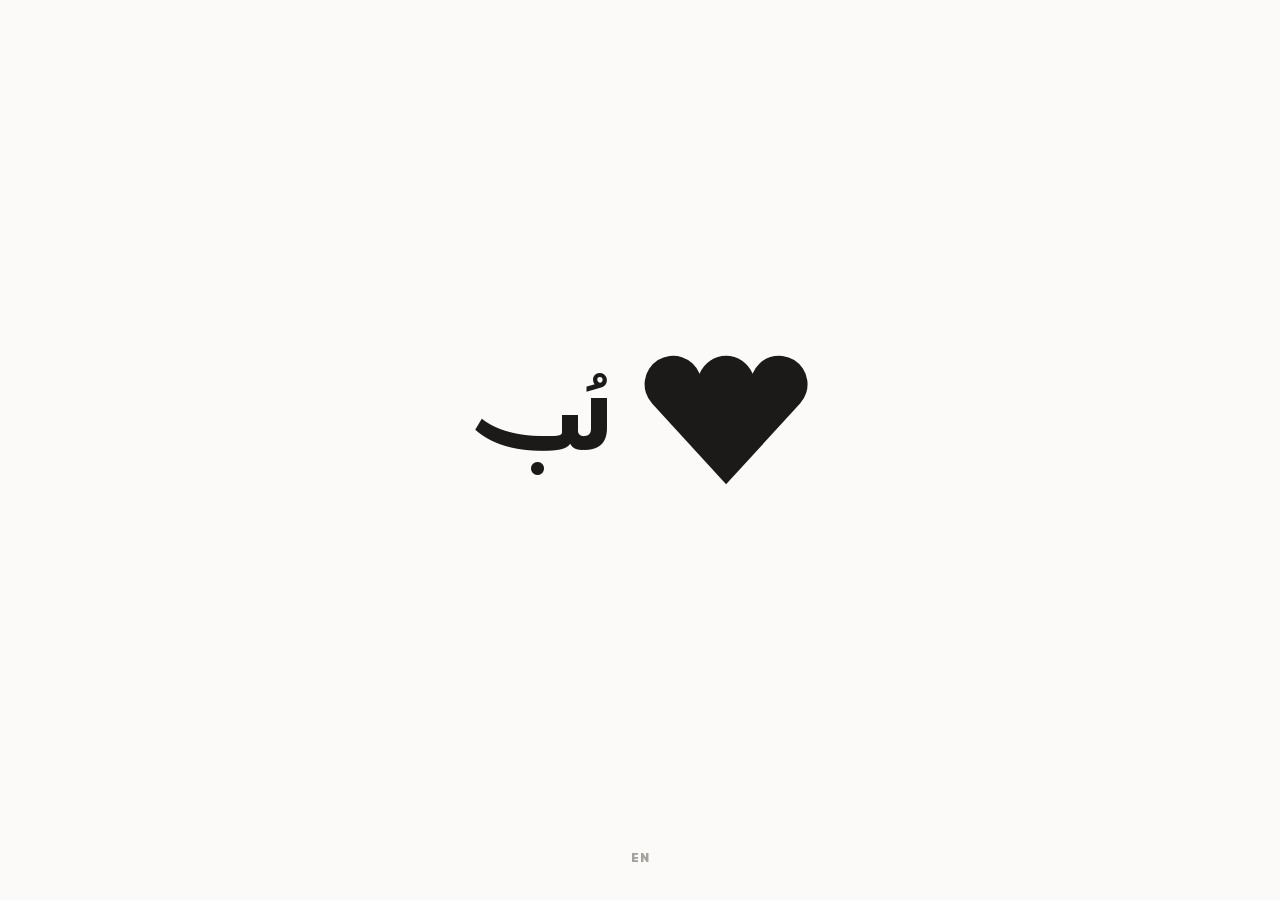
==== index.html @ 312beef5 "LOBE: one screen, one mark The company mark and its wordmark, nothing else. Arabic by default, Engli" ====
<!doctype html>
<html lang="ar" dir="rtl">
<head>
<meta charset="utf-8">
<meta name="viewport" content="width=device-width, initial-scale=1">
<title>لُب — LOBE</title>
<meta name="description" content="لُب">
<link rel="icon" href="favicon.svg" type="image/svg+xml">

<style>
  /* الخطّ: ملفٌّ واحدٌ بوزنٍ واحد — الشعارُ لا يحتاج أكثر.
     و‎block‎ لا ‎swap‎: الاسمُ لا يُعرض بخطٍّ آخرَ لحظةً ثمّ يَقفز. */
  @font-face{
    font-family:"HT Heliopolis"; font-style:normal; font-weight:800; font-display:block;
    src:url("fonts/HT-Heliopolis-Heavy.woff2") format("woff2");
  }

  :root{
    --bg:#fbfaf9; --ink:#1b1a18; --dim:#a6a29b;
    /* ارتفاعُ الرمز هو وحدةُ القياس: الاسمُ والفُرجةُ محسوبان عليه في الصندوق
       نفسِه، فتثبت نسبُ القُفل في كلّ شاشةٍ ولا تُضبط مرّتين. */
    --h: clamp(74px, 16vmin, 152px);
  }
  @media (prefers-color-scheme: dark){
    :root{ --bg:#121211; --ink:#f0efec; --dim:#55524d; }
  }

  *{ box-sizing:border-box; }
  html,body{ height:100%; }
  body{
    margin:0; background:var(--bg); color:var(--ink);
    font-family:"HT Heliopolis","Segoe UI",system-ui,sans-serif;
    display:grid; place-items:center; grid-template-rows:1fr auto;
    -webkit-font-smoothing:antialiased;
  }

  .stage{ display:grid; place-items:center; padding:24px; }

  /* القُفلُ مُصدَّرٌ من مُصمِّم الشعار كما هو: المسارُ أقواسُ دوائرَ حقيقيّة،
     والاسمُ نصٌّ لا صورة. و‎currentColor‎ يجعل الاثنين يتبعان لون الصفحة. */
  .lock{
    height:var(--h); width:auto; max-width:86vw;
    fill:currentColor; display:block;
    opacity:0; transition:opacity .45s ease;
  }
  body.ready .lock{ opacity:1; }
  .lock[hidden]{ display:none; }

  /* المبدّل: ساكنٌ في أسفل الصفحة، لا يُزاحم الشعار ولا يختفي عن طالبه */
  .lang{
    appearance:none; border:0; background:transparent; cursor:pointer;
    margin:0 0 26px; padding:8px 14px; border-radius:99px;
    font-family:inherit; font-weight:800; font-size:12px; letter-spacing:.08em;
    color:var(--dim); transition:color .18s, background .18s;
  }
  .lang:hover,.lang:focus-visible{ color:var(--ink); background:color-mix(in srgb, var(--ink) 7%, transparent); }
  .lang:focus-visible{ outline:2px solid var(--ink); outline-offset:2px; }
</style>
</head>
<body>

<main class="stage">
  <!-- العربيّة: الاسمُ يسارَ الرمز. والصندوقُ هو مدى القُفل نفسِه بلا حَشْو. -->
  <svg class="lock" id="lk-ar" viewBox="-498.5 42.8 668.2 273.9"
       xmlns="http://www.w3.org/2000/svg" role="img" aria-label="لُب">
    <path d="M-140.75,148.39 A54.25,54.25 0 1,1 -50.37,91.6 A54.25,54.25 0 0,1 50.38,91.6 A54.25,54.25 0 1,1 140.75,148.39 L0,302 Z"/>
    <text x="-353.52" y="236.96" font-family="HT Heliopolis" font-size="141.82"
          font-weight="800" text-anchor="middle"
          style="font-feature-settings:&#39;swsh&#39; 1">لُب</text>
  </svg>

  <!-- واللاتينيّة: الاسمُ يمينَه — فيتقدّم الرمزُ في القراءتين كلتيهما -->
  <svg class="lock" id="lk-en" viewBox="-169.7 42.8 796 273.9" hidden
       xmlns="http://www.w3.org/2000/svg" role="img" aria-label="LOBE">
    <path d="M-140.75,148.39 A54.25,54.25 0 1,1 -50.37,91.6 A54.25,54.25 0 0,1 50.38,91.6 A54.25,54.25 0 1,1 140.75,148.39 L0,302 Z"/>
    <text x="417.41" y="243.84" font-family="HT Heliopolis" font-size="141.82"
          font-weight="800" text-anchor="middle"
          style="font-feature-settings:&#39;swsh&#39; 1">LOBE</text>
  </svg>
</main>

<button class="lang" id="lang" type="button">EN</button>

<script>
(function () {
  'use strict';
  var KEY = 'lobe-lang';
  var ar = document.getElementById('lk-ar');
  var en = document.getElementById('lk-en');
  var btn = document.getElementById('lang');

  /* ‎hidden‎ خاصّيّةُ عناصر HTML وحدها؛ وضعُها على عنصر SVG يكتب في الكائن
     ولا يصل إلى السمة، فلا يختفي شيء. فتُكتب السمةُ صراحةً. */
  function show(el, on) {
    if (on) el.removeAttribute('hidden'); else el.setAttribute('hidden', '');
  }

  function set(lang, remember) {
    var isAr = lang !== 'en';
    document.documentElement.lang = isAr ? 'ar' : 'en';
    document.documentElement.dir  = isAr ? 'rtl' : 'ltr';
    document.title = isAr ? 'لُب — LOBE' : 'LOBE — لُب';
    show(ar,  isAr);
    show(en, !isAr);
    /* الزرُّ يحمل اللغةَ الأخرى: هو وعدٌ بما سيصير، لا وصفٌ لما هو */
    btn.textContent = isAr ? 'EN' : 'ع';
    btn.setAttribute('aria-label', isAr ? 'English' : 'العربيّة');
    if (remember) { try { localStorage.setItem(KEY, isAr ? 'ar' : 'en'); } catch (e) {} }
  }

  var saved = null;
  try { saved = localStorage.getItem(KEY); } catch (e) {}
  set(saved === 'en' ? 'en' : 'ar', false);

  btn.addEventListener('click', function () {
    set(document.documentElement.lang === 'ar' ? 'en' : 'ar', true);
  });

  /* لا يُكشف الشعارُ قبل وصول خطّه، وإلّا رُئي بخطّ النظام لحظةً.
     والمهلةُ حارسٌ: إن تعذّر الخطُّ لم تبقَ الصفحةُ بيضاءَ أبدًا. */
  function reveal() { document.body.classList.add('ready'); }
  if (document.fonts && document.fonts.ready) {
    document.fonts.ready.then(reveal, reveal);
    setTimeout(reveal, 2500);
  } else { reveal(); }
})();
</script>
</body>
</html>
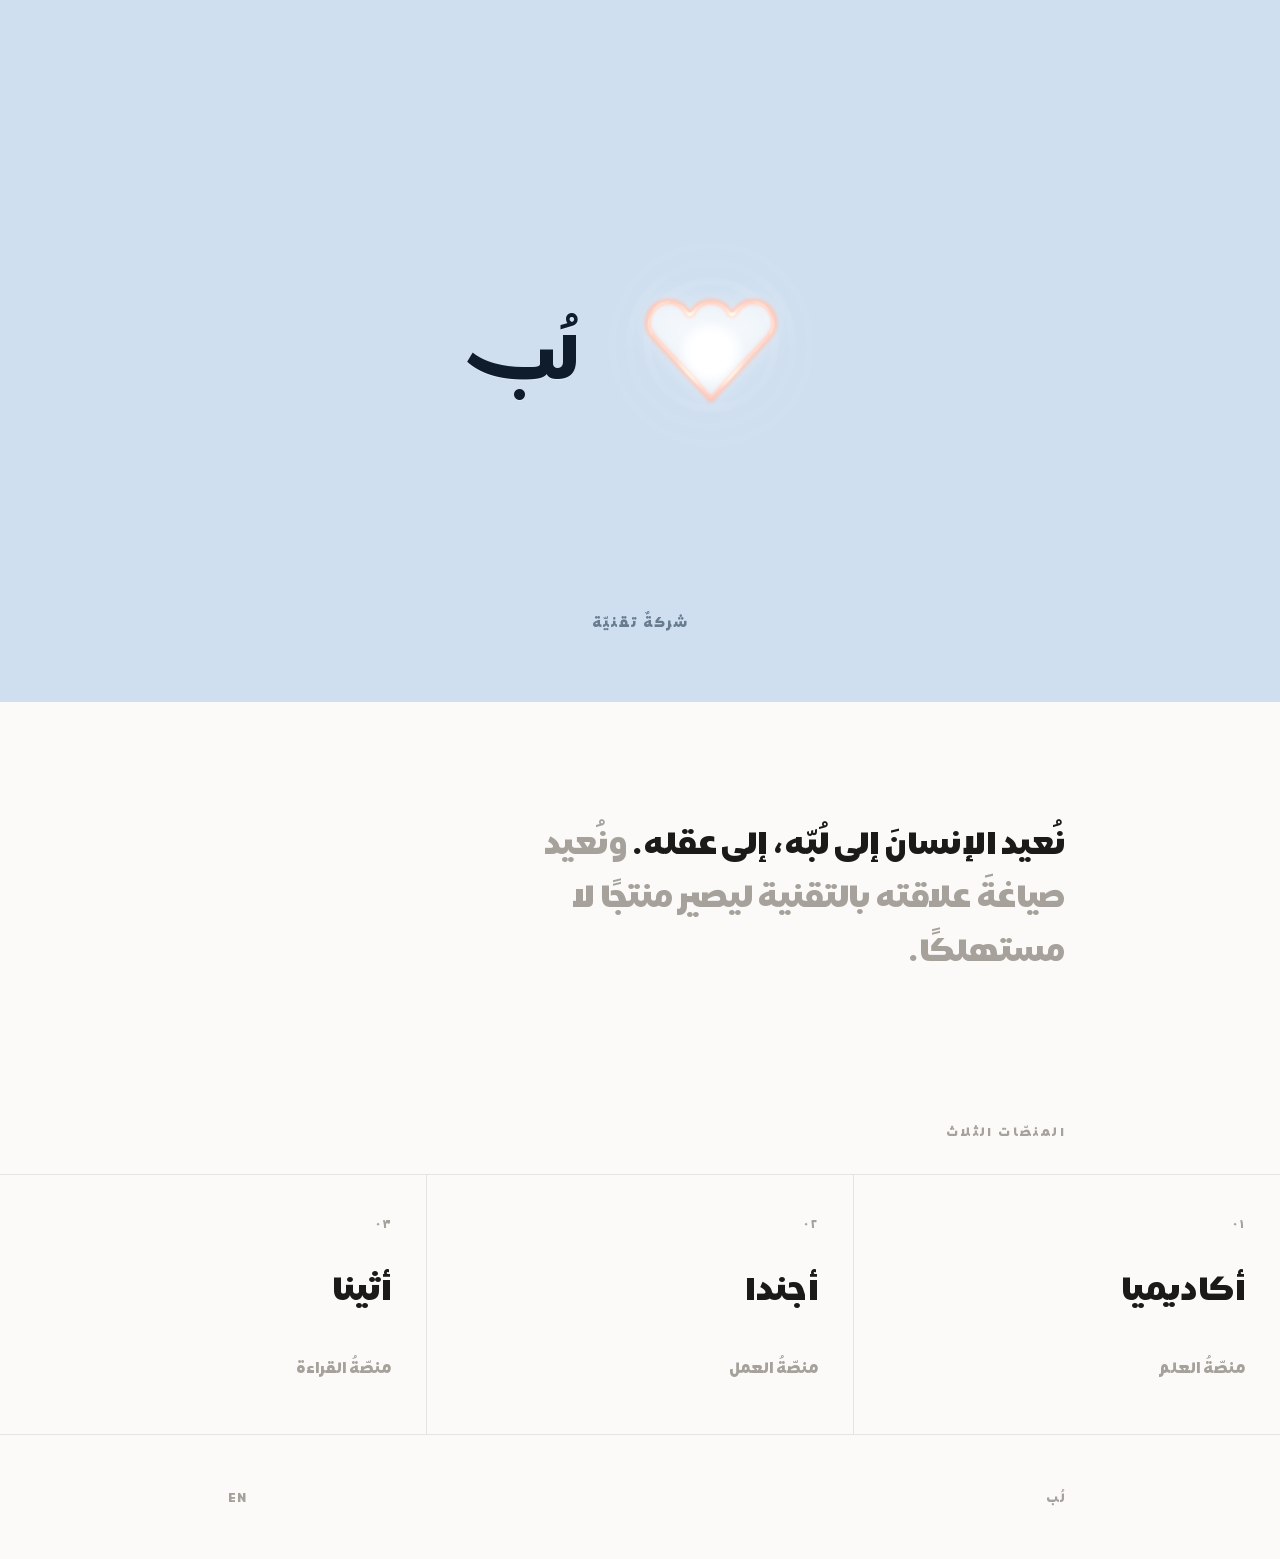
==== commit 606d5307: "LOBE: company page — the mark as light, and the three platforms The mark is now rendered as transmit" ====
--- a/index.html
+++ b/index.html
@@ -4,11 +4,11 @@
 <meta charset="utf-8">
 <meta name="viewport" content="width=device-width, initial-scale=1">
 <title>لُب — LOBE</title>
-<meta name="description" content="لُب">
+<meta name="description" content="لُب — شركةٌ تقنيّة. نُعيد الإنسانَ إلى لُبّه، ليصير منتجًا لا مستهلكًا.">
 <link rel="icon" href="favicon.svg" type="image/svg+xml">
 
 <style>
-  /* الخطّ: ملفٌّ واحدٌ بوزنٍ واحد — الشعارُ لا يحتاج أكثر.
+  /* الخطّ: ملفٌّ واحدٌ بوزنٍ واحد — الاسمُ لا يحتاج أكثر.
      و‎block‎ لا ‎swap‎: الاسمُ لا يُعرض بخطٍّ آخرَ لحظةً ثمّ يَقفز. */
   @font-face{
     font-family:"HT Heliopolis"; font-style:normal; font-weight:800; font-display:block;
@@ -16,110 +16,307 @@
   }
 
   :root{
-    --bg:#fbfaf9; --ink:#1b1a18; --dim:#a6a29b;
-    /* ارتفاعُ الرمز هو وحدةُ القياس: الاسمُ والفُرجةُ محسوبان عليه في الصندوق
-       نفسِه، فتثبت نسبُ القُفل في كلّ شاشةٍ ولا تُضبط مرّتين. */
-    --h: clamp(74px, 16vmin, 152px);
+    --bg:#fbfaf9; --ink:#1b1a18; --dim:#a6a29b; --line:#e7e4df; --soft:#f3f1ee;
+    /* ارتفاعُ الرمز هو وحدةُ القياس: الاسمُ والفُرجةُ محسوبان عليه، فتثبت
+       نسبُ القُفل في كلّ شاشةٍ ولا تُضبط مرّتين. */
+    --h: clamp(64px, 12vmin, 118px);
+    --pad: clamp(22px, 5vw, 64px);
   }
   @media (prefers-color-scheme: dark){
-    :root{ --bg:#121211; --ink:#f0efec; --dim:#55524d; }
+    :root{ --bg:#121211; --ink:#f0efec; --dim:#55524d; --line:#26251f; --soft:#191817; }
   }
 
   *{ box-sizing:border-box; }
-  html,body{ height:100%; }
+  html{ -webkit-text-size-adjust:100%; }
   body{
     margin:0; background:var(--bg); color:var(--ink);
     font-family:"HT Heliopolis","Segoe UI",system-ui,sans-serif;
-    display:grid; place-items:center; grid-template-rows:1fr auto;
-    -webkit-font-smoothing:antialiased;
-  }
-
-  .stage{ display:grid; place-items:center; padding:24px; }
-
-  /* القُفلُ مُصدَّرٌ من مُصمِّم الشعار كما هو: المسارُ أقواسُ دوائرَ حقيقيّة،
-     والاسمُ نصٌّ لا صورة. و‎currentColor‎ يجعل الاثنين يتبعان لون الصفحة. */
+    font-weight:800; -webkit-font-smoothing:antialiased;
+    opacity:0; transition:opacity .5s ease;
+  }
+  body.ready{ opacity:1; }
+
+  /* ═══ القُفل: الرمزُ ضوءٌ على لوحةٍ خاصّةٍ به، والاسمُ نصٌّ لا صورة ═══ */
+  .plate{
+    position:relative; overflow:hidden;
+    min-height:min(78vh, 720px);
+    display:grid; place-items:center; padding:var(--pad);
+    /* لوحةٌ لا تنقلب مع المظهر: الضوءُ لا يُعكَس */
+    background:#cfdff0;
+  }
   .lock{
-    height:var(--h); width:auto; max-width:86vw;
-    fill:currentColor; display:block;
-    opacity:0; transition:opacity .45s ease;
-  }
-  body.ready .lock{ opacity:1; }
-  .lock[hidden]{ display:none; }
-
-  /* المبدّل: ساكنٌ في أسفل الصفحة، لا يُزاحم الشعار ولا يختفي عن طالبه */
+    position:relative; z-index:2;
+    display:flex; align-items:center; gap:calc(var(--h)*0.26);
+  }
+  /* الرمزُ أوّلُ العناصر في الترتيب، فيتقدّم في القراءتين كلتيهما:
+     يمينًا في العربيّة ويسارًا في اللاتينيّة، بلا كودٍ إضافيّ. */
+  .glyph{
+    width:calc(var(--h)*1.95); height:calc(var(--h)*1.95);
+    display:block; flex:0 0 auto;
+  }
+  .wordmark{
+    font-size:calc(var(--h)*0.58); line-height:1; color:#0e1c2b;
+    font-feature-settings:'swsh' 1; white-space:nowrap;
+    text-shadow:0 1px 0 rgba(255,255,255,.35);
+  }
+  .tagline{
+    position:absolute; z-index:2; bottom:calc(var(--pad)*0.9); inset-inline:var(--pad);
+    text-align:center; color:#2a4057; opacity:.62;
+    font-size:clamp(11px,1.5vw,13.5px); letter-spacing:.14em;
+  }
+
+  /* ═══ المتن ═══ */
+  .wrap{ max-width:980px; margin:0 auto; padding:0 var(--pad); }
+  .lede{
+    padding:clamp(54px,9vh,104px) 0 clamp(40px,7vh,76px);
+    font-size:clamp(19px,3.1vw,31px); line-height:1.72; letter-spacing:-.01em;
+    max-width:24ch;
+  }
+  .lede em{ font-style:normal; color:var(--dim); }
+
+  .rule{ height:1px; background:var(--line); border:0; margin:0; }
+
+  .label{
+    padding:clamp(34px,6vh,58px) 0 clamp(14px,2.4vh,22px);
+    font-size:12px; letter-spacing:.2em; color:var(--dim);
+  }
+  .grid{
+    display:grid; gap:1px; background:var(--line);
+    border-block:1px solid var(--line);
+    grid-template-columns:repeat(auto-fit,minmax(min(100%,230px),1fr));
+  }
+  .card{
+    background:var(--bg); padding:clamp(26px,4vw,40px) clamp(22px,3vw,34px);
+    display:flex; flex-direction:column; gap:10px; min-height:clamp(150px,22vh,210px);
+    justify-content:flex-end; transition:background .2s;
+  }
+  .card:hover{ background:var(--soft); }
+  .card .nm{ font-size:clamp(23px,3.4vw,32px); line-height:1.1; }
+  .card .ds{ font-size:clamp(13px,1.9vw,15px); color:var(--dim); line-height:1.6; }
+  .card .ix{ font-size:11px; letter-spacing:.18em; color:var(--dim); margin-bottom:auto; }
+
+  footer{
+    display:flex; align-items:center; justify-content:space-between; gap:16px;
+    padding:clamp(28px,5vh,46px) var(--pad); max-width:980px; margin:0 auto;
+    font-size:12px; color:var(--dim); letter-spacing:.1em;
+  }
   .lang{
     appearance:none; border:0; background:transparent; cursor:pointer;
-    margin:0 0 26px; padding:8px 14px; border-radius:99px;
+    padding:8px 14px; border-radius:99px; margin:0;
     font-family:inherit; font-weight:800; font-size:12px; letter-spacing:.08em;
     color:var(--dim); transition:color .18s, background .18s;
   }
-  .lang:hover,.lang:focus-visible{ color:var(--ink); background:color-mix(in srgb, var(--ink) 7%, transparent); }
+  .lang:hover,.lang:focus-visible{
+    color:var(--ink); background:color-mix(in srgb, var(--ink) 7%, transparent);
+  }
   .lang:focus-visible{ outline:2px solid var(--ink); outline-offset:2px; }
+
+  [hidden]{ display:none !important; }
+  @media (prefers-reduced-motion:reduce){ body{ transition:none; } }
 </style>
 </head>
 <body>
 
-<main class="stage">
-  <!-- العربيّة: الاسمُ يسارَ الرمز. والصندوقُ هو مدى القُفل نفسِه بلا حَشْو. -->
-  <svg class="lock" id="lk-ar" viewBox="-498.5 42.8 668.2 273.9"
-       xmlns="http://www.w3.org/2000/svg" role="img" aria-label="لُب">
-    <path d="M-140.75,148.39 A54.25,54.25 0 1,1 -50.37,91.6 A54.25,54.25 0 0,1 50.38,91.6 A54.25,54.25 0 1,1 140.75,148.39 L0,302 Z"/>
-    <text x="-353.52" y="236.96" font-family="HT Heliopolis" font-size="141.82"
-          font-weight="800" text-anchor="middle"
-          style="font-feature-settings:&#39;swsh&#39; 1">لُب</text>
-  </svg>
-
-  <!-- واللاتينيّة: الاسمُ يمينَه — فيتقدّم الرمزُ في القراءتين كلتيهما -->
-  <svg class="lock" id="lk-en" viewBox="-169.7 42.8 796 273.9" hidden
-       xmlns="http://www.w3.org/2000/svg" role="img" aria-label="LOBE">
-    <path d="M-140.75,148.39 A54.25,54.25 0 1,1 -50.37,91.6 A54.25,54.25 0 0,1 50.38,91.6 A54.25,54.25 0 1,1 140.75,148.39 L0,302 Z"/>
-    <text x="417.41" y="243.84" font-family="HT Heliopolis" font-size="141.82"
-          font-weight="800" text-anchor="middle"
-          style="font-feature-settings:&#39;swsh&#39; 1">LOBE</text>
-  </svg>
+<main>
+  <section class="plate">
+    <!-- الرمزُ ضوءٌ نافذ: يُرسم على قماشٍ من المسار نفسِه، بلا صورةٍ مستوردة -->
+    <div class="lock">
+      <canvas class="glyph" id="gl" aria-hidden="true"></canvas>
+      <span class="wordmark" id="wm">لُب</span>
+    </div>
+    <p class="tagline" id="tag">شركةٌ تقنيّة</p>
+  </section>
+
+  <div class="wrap">
+    <p class="lede" id="lede">
+      نُعيد الإنسانَ إلى لُبّه، إلى عقله.
+      <em>ونُعيد صياغةَ علاقته بالتقنية ليصير منتجًا لا مستهلكًا.</em>
+    </p>
+  </div>
+
+  <div class="wrap"><p class="label" id="lab">المنصّات الثلاث</p></div>
+  <div class="grid">
+    <article class="card"><span class="ix">٠١</span>
+      <h2 class="nm" id="p1n">أكاديميا</h2><p class="ds" id="p1d">منصّةُ العلم</p></article>
+    <article class="card"><span class="ix">٠٢</span>
+      <h2 class="nm" id="p2n">أجندا</h2><p class="ds" id="p2d">منصّةُ العمل</p></article>
+    <article class="card"><span class="ix">٠٣</span>
+      <h2 class="nm" id="p3n">أثينا</h2><p class="ds" id="p3d">منصّةُ القراءة</p></article>
+  </div>
 </main>
 
-<button class="lang" id="lang" type="button">EN</button>
+<footer>
+  <span id="cr">لُب</span>
+  <button class="lang" id="lang" type="button">EN</button>
+</footer>
 
 <script>
 (function () {
   'use strict';
+
+  /* ══ المعلَم: قاعدةٌ مولِّدةٌ لا صورة.
+        ثلاثةُ أقواسٍ بنصف قطرٍ واحدٍ ٥٤٫٢٥، وضلعان مماسّان إلى رأسٍ عند (0,302). ══ */
+  var MARK = 'M-140.75,148.39 A54.25,54.25 0 1,1 -50.37,91.6 '
+           + 'A54.25,54.25 0 0,1 50.38,91.6 A54.25,54.25 0 1,1 140.75,148.39 L0,302 Z';
+
+  var cv = document.getElementById('gl');
+  var ctx = cv.getContext('2d');
+
+  function bbox(d){
+    var ns = 'http://www.w3.org/2000/svg';
+    var sv = document.createElementNS(ns, 'svg');
+    sv.setAttribute('style', 'position:absolute;left:-9999px;width:40px;height:40px');
+    var p = document.createElementNS(ns, 'path');
+    p.setAttribute('d', d);
+    sv.appendChild(p);
+    document.body.appendChild(sv);
+    var b = p.getBBox();
+    sv.remove();
+    return b;
+  }
+  var BB = bbox(MARK);
+  var SIDE = Math.max(BB.width, BB.height);
+
+  function blank(n){ var c = document.createElement('canvas'); c.width = c.height = n; return c; }
+
+  /* قناعُ الشكل: المعلَمُ أبيضَ على شفّاف، بحَشْوٍ يتّسع للوهج */
+  function maskOf(n){
+    var c = blank(n), x = c.getContext('2d');
+    var s = n * 0.62 / SIDE;
+    x.setTransform(s, 0, 0, s, n/2 - s*(BB.x + BB.width/2), n/2 - s*(BB.y + BB.height/2));
+    x.fillStyle = '#fff';
+    x.fill(new Path2D(MARK));
+    return c;
+  }
+  /* حزامُ الحافّة: الشكلُ ناقصَ تآكُلَه. تقاطعُ إزاحاتٍ على محيط دائرة. */
+  function rimOf(n, k){
+    var f = maskOf(n), e = blank(n), ex = e.getContext('2d'), i, a;
+    ex.drawImage(f, 0, 0);
+    ex.globalCompositeOperation = 'destination-in';
+    for (i = 0; i < 20; i++){
+      a = i / 20 * Math.PI * 2;
+      ex.drawImage(f, Math.cos(a)*k, Math.sin(a)*k);
+    }
+    var b = blank(n), bx = b.getContext('2d');
+    bx.drawImage(f, 0, 0);
+    bx.globalCompositeOperation = 'destination-out';
+    bx.drawImage(e, 0, 0);
+    return b;
+  }
+  /* نسخةٌ مصبوغةٌ بلونٍ واحد */
+  function tint(src, n, col){
+    var c = blank(n), x = c.getContext('2d');
+    x.drawImage(src, 0, 0);
+    x.globalCompositeOperation = 'source-in';
+    x.fillStyle = col;
+    x.fillRect(0, 0, n, n);
+    return c;
+  }
+
+  var N = 0, MASK = null, WARM = null;
+  function build(){
+    var r = cv.getBoundingClientRect();
+    var dpr = Math.min(2, window.devicePixelRatio || 1);
+    var n = Math.max(160, Math.round(r.width * dpr));
+    if (n === N) return;
+    N = n; cv.width = cv.height = n;
+    MASK = maskOf(n);
+    WARM = tint(rimOf(n, n * 0.014), n, '#ff9c80');
+  }
+
+  var still = window.matchMedia && window.matchMedia('(prefers-reduced-motion: reduce)').matches;
+
+  /* ضوءٌ نافذٌ بلا حدٍّ صلب: القناعُ نفسُه يُرسم مموّهًا بثلاثة أنصافِ أقطار.
+     الأولى هالةٌ تخرج عن الحدّ، والأخيرةُ تُعيد تعريفَ الشكل كيلا يصير بقعةً بيضاء. */
+  function paint(t){
+    build();
+    if (!MASK) return;
+    var n = N, c = ctx, cx = n*0.5, cy = n*0.52;
+    var pulse = still ? 0.92 : 0.86 + 0.14*Math.sin(t*0.00085);
+
+    c.setTransform(1,0,0,1,0,0);
+    c.globalCompositeOperation = 'source-over';
+    c.filter = 'none'; c.globalAlpha = 1;
+    c.clearRect(0, 0, n, n);
+
+    c.globalCompositeOperation = 'lighter';
+    var i, rr;
+    for (i = 0; i < 4; i++){
+      rr = n*(0.30 + i*0.085) + (still ? 0 : Math.sin(t*0.0005 + i)*n*0.005);
+      c.strokeStyle = 'rgba(255,255,255,' + (0.055 - i*0.009).toFixed(3) + ')';
+      c.lineWidth = n*0.035;
+      c.beginPath(); c.arc(cx, n*0.47, rr, 0, Math.PI*2); c.stroke();
+    }
+    c.filter = 'blur(' + (n*0.075) + 'px)'; c.globalAlpha = 0.34*pulse; c.drawImage(MASK, 0, 0);
+    c.filter = 'blur(' + (n*0.020) + 'px)'; c.globalAlpha = 0.26;       c.drawImage(MASK, 0, 0);
+    c.filter = 'blur(' + (n*0.006) + 'px)'; c.globalAlpha = 0.20;       c.drawImage(MASK, 0, 0);
+    c.filter = 'blur(' + (n*0.009) + 'px)'; c.globalAlpha = 0.95;       c.drawImage(WARM, 0, 0);
+
+    var core = c.createRadialGradient(cx, cy, 0, cx, cy, n*0.17*pulse);
+    core.addColorStop(0,    'rgba(255,255,255,0.92)');
+    core.addColorStop(0.22, 'rgba(255,255,255,0.42)');
+    core.addColorStop(1,    'rgba(255,255,255,0)');
+    c.filter = 'none'; c.globalAlpha = 1;
+    c.fillStyle = core; c.fillRect(0, 0, n, n);
+    c.globalCompositeOperation = 'source-over';
+  }
+
+  var raf = 0;
+  function loop(ms){ paint(ms); raf = requestAnimationFrame(loop); }
+  function start(){ if (!raf) raf = requestAnimationFrame(loop); }
+  function stop(){ if (raf){ cancelAnimationFrame(raf); raf = 0; } }
+  document.addEventListener('visibilitychange', function(){
+    if (document.hidden) stop(); else start();
+  });
+  window.addEventListener('resize', function(){ N = 0; paint(performance.now()); });
+
+  /* ══ اللغة: الزرُّ يحمل اللغةَ الأخرى — وعدٌ بما سيصير لا وصفٌ لما هو ══ */
   var KEY = 'lobe-lang';
-  var ar = document.getElementById('lk-ar');
-  var en = document.getElementById('lk-en');
+  var AR = {
+    title:'لُب — LOBE', wm:'لُب', tag:'شركةٌ تقنيّة',
+    lede:'نُعيد الإنسانَ إلى لُبّه، إلى عقله. <em>ونُعيد صياغةَ علاقته بالتقنية ليصير منتجًا لا مستهلكًا.</em>',
+    lab:'المنصّات الثلاث', cr:'لُب', btn:'EN', aria:'English',
+    p:[['أكاديميا','منصّةُ العلم'],['أجندا','منصّةُ العمل'],['أثينا','منصّةُ القراءة']],
+    ix:['٠١','٠٢','٠٣']
+  };
+  var EN = {
+    title:'LOBE — لُب', wm:'LOBE', tag:'A TECHNOLOGY COMPANY',
+    lede:'We return people to their core — to their mind. <em>And reshape their relationship with technology, so they become producers, not consumers.</em>',
+    lab:'THE THREE PLATFORMS', cr:'LOBE', btn:'ع', aria:'العربيّة',
+    p:[['Academia','The platform for knowledge'],['Agenda','The platform for work'],['Athena','The platform for reading']],
+    ix:['01','02','03']
+  };
   var btn = document.getElementById('lang');
-
-  /* ‎hidden‎ خاصّيّةُ عناصر HTML وحدها؛ وضعُها على عنصر SVG يكتب في الكائن
-     ولا يصل إلى السمة، فلا يختفي شيء. فتُكتب السمةُ صراحةً. */
-  function show(el, on) {
-    if (on) el.removeAttribute('hidden'); else el.setAttribute('hidden', '');
-  }
-
-  function set(lang, remember) {
-    var isAr = lang !== 'en';
+  function txt(id, v){ var e = document.getElementById(id); if (e) e.textContent = v; }
+
+  function set(lang, remember){
+    var isAr = lang !== 'en', L = isAr ? AR : EN, i, cards;
     document.documentElement.lang = isAr ? 'ar' : 'en';
     document.documentElement.dir  = isAr ? 'rtl' : 'ltr';
-    document.title = isAr ? 'لُب — LOBE' : 'LOBE — لُب';
-    show(ar,  isAr);
-    show(en, !isAr);
-    /* الزرُّ يحمل اللغةَ الأخرى: هو وعدٌ بما سيصير، لا وصفٌ لما هو */
-    btn.textContent = isAr ? 'EN' : 'ع';
-    btn.setAttribute('aria-label', isAr ? 'English' : 'العربيّة');
-    if (remember) { try { localStorage.setItem(KEY, isAr ? 'ar' : 'en'); } catch (e) {} }
-  }
-
+    document.title = L.title;
+    txt('wm', L.wm); txt('tag', L.tag); txt('lab', L.lab); txt('cr', L.cr);
+    document.getElementById('lede').innerHTML = L.lede;
+    for (i = 0; i < 3; i++){
+      txt('p' + (i+1) + 'n', L.p[i][0]);
+      txt('p' + (i+1) + 'd', L.p[i][1]);
+    }
+    cards = document.querySelectorAll('.card .ix');
+    for (i = 0; i < cards.length; i++) cards[i].textContent = L.ix[i];
+    btn.textContent = L.btn;
+    btn.setAttribute('aria-label', L.aria);
+    if (remember){ try { localStorage.setItem(KEY, isAr ? 'ar' : 'en'); } catch (e) {} }
+  }
   var saved = null;
   try { saved = localStorage.getItem(KEY); } catch (e) {}
   set(saved === 'en' ? 'en' : 'ar', false);
-
-  btn.addEventListener('click', function () {
+  btn.addEventListener('click', function(){
     set(document.documentElement.lang === 'ar' ? 'en' : 'ar', true);
   });
 
-  /* لا يُكشف الشعارُ قبل وصول خطّه، وإلّا رُئي بخطّ النظام لحظةً.
+  /* لا تُكشف الصفحةُ قبل وصول خطّها، وإلّا رُئي الاسمُ بخطّ النظام لحظةً.
      والمهلةُ حارسٌ: إن تعذّر الخطُّ لم تبقَ الصفحةُ بيضاءَ أبدًا. */
-  function reveal() { document.body.classList.add('ready'); }
-  if (document.fonts && document.fonts.ready) {
+  function reveal(){ document.body.classList.add('ready'); paint(performance.now()); start(); }
+  if (document.fonts && document.fonts.ready){
     document.fonts.ready.then(reveal, reveal);
     setTimeout(reveal, 2500);
   } else { reveal(); }
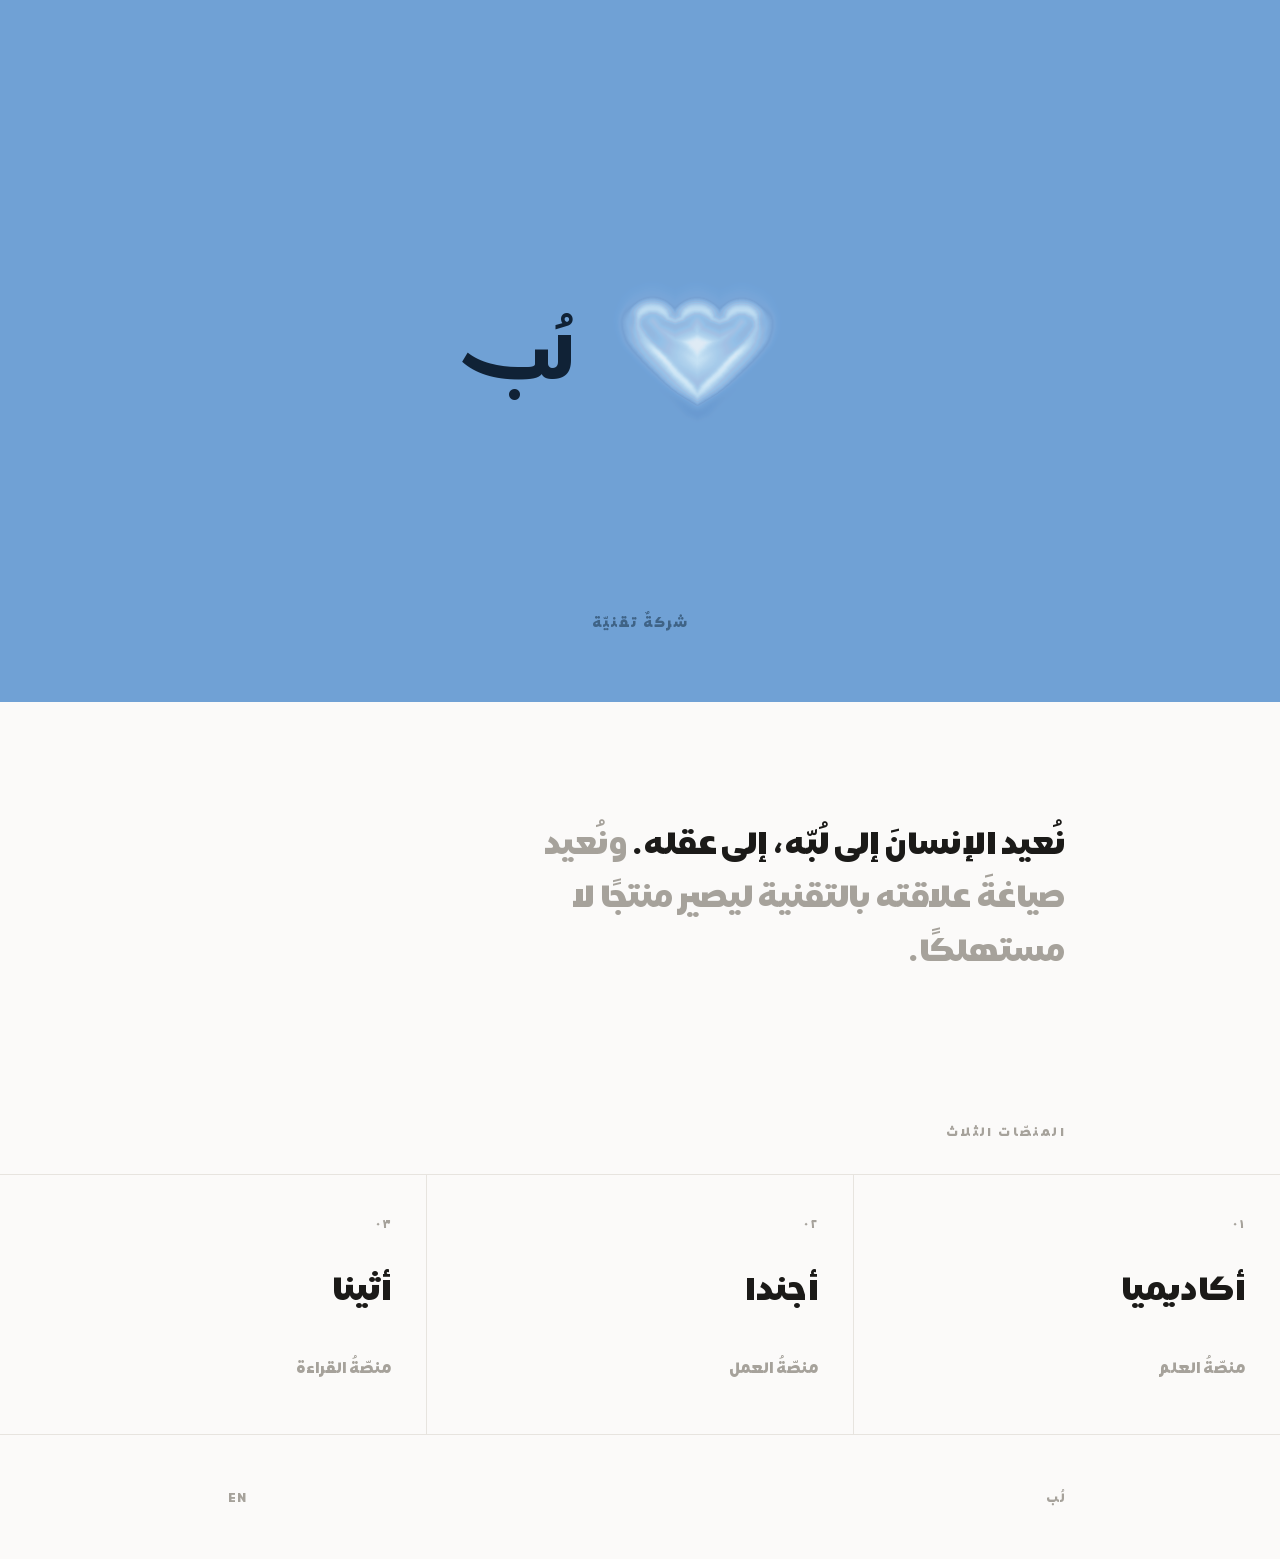
==== commit 2411e1ce: "LOBE: the mark is د٤ itself, not an approximation The hero previously used blurred-mask layers — د٢'" ====
--- a/index.html
+++ b/index.html
@@ -41,27 +41,28 @@
     position:relative; overflow:hidden;
     min-height:min(78vh, 720px);
     display:grid; place-items:center; padding:var(--pad);
-    /* لوحةٌ لا تنقلب مع المظهر: الضوءُ لا يُعكَس */
-    background:#cfdff0;
+    /* لونٌ مبدئيّ؛ يُستبدل بلون ركن الحقل نفسِه فيذوب حدُّ القماص فيه.
+       ولا تنقلب اللوحةُ مع المظهر: الضوءُ لا يُعكَس. */
+    background:#4d7ab5;
   }
   .lock{
     position:relative; z-index:2;
-    display:flex; align-items:center; gap:calc(var(--h)*0.26);
+    display:flex; align-items:center; gap:0;
   }
   /* الرمزُ أوّلُ العناصر في الترتيب، فيتقدّم في القراءتين كلتيهما:
-     يمينًا في العربيّة ويسارًا في اللاتينيّة، بلا كودٍ إضافيّ. */
+     يمينًا في العربيّة ويسارًا في اللاتينيّة، بلا كودٍ إضافيّ.
+     والمقاسُ 2.30 لأنّ المعلَمَ يشغل 43.4% من ضلع الحقل، فيصير ارتفاعُه ‎--h‎. */
   .glyph{
-    width:calc(var(--h)*1.95); height:calc(var(--h)*1.95);
+    width:calc(var(--h)*2.30); height:calc(var(--h)*2.30);
     display:block; flex:0 0 auto;
   }
   .wordmark{
-    font-size:calc(var(--h)*0.58); line-height:1; color:#0e1c2b;
+    font-size:calc(var(--h)*0.58); line-height:1; color:#102236;
     font-feature-settings:'swsh' 1; white-space:nowrap;
-    text-shadow:0 1px 0 rgba(255,255,255,.35);
   }
   .tagline{
     position:absolute; z-index:2; bottom:calc(var(--pad)*0.9); inset-inline:var(--pad);
-    text-align:center; color:#2a4057; opacity:.62;
+    text-align:center; color:#0f2639; opacity:.5;
     font-size:clamp(11px,1.5vw,13.5px); letter-spacing:.14em;
   }
 
@@ -70,11 +71,9 @@
   .lede{
     padding:clamp(54px,9vh,104px) 0 clamp(40px,7vh,76px);
     font-size:clamp(19px,3.1vw,31px); line-height:1.72; letter-spacing:-.01em;
-    max-width:24ch;
+    max-width:min(24ch, 100%);
   }
   .lede em{ font-style:normal; color:var(--dim); }
-
-  .rule{ height:1px; background:var(--line); border:0; margin:0; }
 
   .label{
     padding:clamp(34px,6vh,58px) 0 clamp(14px,2.4vh,22px);
@@ -118,10 +117,9 @@
 <body>
 
 <main>
-  <section class="plate">
-    <!-- الرمزُ ضوءٌ نافذ: يُرسم على قماشٍ من المسار نفسِه، بلا صورةٍ مستوردة -->
+  <section class="plate" id="plate">
     <div class="lock">
-      <canvas class="glyph" id="gl" aria-hidden="true"></canvas>
+      <canvas class="glyph" id="gl" aria-label="لُب" role="img"></canvas>
       <span class="wordmark" id="wm">لُب</span>
     </div>
     <p class="tagline" id="tag">شركةٌ تقنيّة</p>
@@ -150,139 +148,164 @@
   <button class="lang" id="lang" type="button">EN</button>
 </footer>
 
+<script src="mark-light.js"></script>
 <script>
 (function () {
   'use strict';
 
-  /* ══ المعلَم: قاعدةٌ مولِّدةٌ لا صورة.
-        ثلاثةُ أقواسٍ بنصف قطرٍ واحدٍ ٥٤٫٢٥، وضلعان مماسّان إلى رأسٍ عند (0,302). ══ */
-  var MARK = 'M-140.75,148.39 A54.25,54.25 0 1,1 -50.37,91.6 '
-           + 'A54.25,54.25 0 0,1 50.38,91.6 A54.25,54.25 0 1,1 140.75,148.39 L0,302 Z';
-
-  var cv = document.getElementById('gl');
+  /* ══ الرمزُ هو «د٤» بعينها.
+        هندسةُ المعلَم مصدرُها favicon.svg؛ وهذا الحقلُ مخبوزٌ منها، فإن
+        تغيّر المسارُ يومًا وجب توليدُ mark-light.js من جديد. ══ */
+  var cv  = document.getElementById('gl');
   var ctx = cv.getContext('2d');
-
-  function bbox(d){
-    var ns = 'http://www.w3.org/2000/svg';
-    var sv = document.createElementNS(ns, 'svg');
-    sv.setAttribute('style', 'position:absolute;left:-9999px;width:40px;height:40px');
-    var p = document.createElementNS(ns, 'path');
-    p.setAttribute('d', d);
-    sv.appendChild(p);
-    document.body.appendChild(sv);
-    var b = p.getBBox();
-    sv.remove();
-    return b;
-  }
-  var BB = bbox(MARK);
-  var SIDE = Math.max(BB.width, BB.height);
-
-  function blank(n){ var c = document.createElement('canvas'); c.width = c.height = n; return c; }
-
-  /* قناعُ الشكل: المعلَمُ أبيضَ على شفّاف، بحَشْوٍ يتّسع للوهج */
-  function maskOf(n){
-    var c = blank(n), x = c.getContext('2d');
-    var s = n * 0.62 / SIDE;
-    x.setTransform(s, 0, 0, s, n/2 - s*(BB.x + BB.width/2), n/2 - s*(BB.y + BB.height/2));
-    x.fillStyle = '#fff';
-    x.fill(new Path2D(MARK));
-    return c;
-  }
-  /* حزامُ الحافّة: الشكلُ ناقصَ تآكُلَه. تقاطعُ إزاحاتٍ على محيط دائرة. */
-  function rimOf(n, k){
-    var f = maskOf(n), e = blank(n), ex = e.getContext('2d'), i, a;
-    ex.drawImage(f, 0, 0);
-    ex.globalCompositeOperation = 'destination-in';
-    for (i = 0; i < 20; i++){
-      a = i / 20 * Math.PI * 2;
-      ex.drawImage(f, Math.cos(a)*k, Math.sin(a)*k);
-    }
-    var b = blank(n), bx = b.getContext('2d');
-    bx.drawImage(f, 0, 0);
-    bx.globalCompositeOperation = 'destination-out';
-    bx.drawImage(e, 0, 0);
-    return b;
-  }
-  /* نسخةٌ مصبوغةٌ بلونٍ واحد */
-  function tint(src, n, col){
-    var c = blank(n), x = c.getContext('2d');
-    x.drawImage(src, 0, 0);
-    x.globalCompositeOperation = 'source-in';
-    x.fillStyle = col;
-    x.fillRect(0, 0, n, n);
-    return c;
-  }
-
-  var N = 0, MASK = null, WARM = null;
-  function build(){
+  var still = window.matchMedia
+    && window.matchMedia('(prefers-reduced-motion: reduce)').matches;
+
+  /* جدولُ السُّلَّم: ٢٥٦ خانةً مسبقةُ الحساب، أرخصُ من مزجٍ لكلّ بكسلٍ وقناة */
+  var LUT = (function(){
+    var R = window.MARK_RAMP, st = [], L = new Uint8Array(768), i, j, k, t, a, b;
+    for (i = 0; i < R.length; i++)
+      st.push([parseInt(R[i].slice(1,3),16),
+               parseInt(R[i].slice(3,5),16),
+               parseInt(R[i].slice(5,7),16)]);
+    for (i = 0; i < 256; i++){
+      k = i/255*(st.length-1); j = k|0; t = k-j;
+      a = st[j]; b = st[Math.min(st.length-1, j+1)];
+      L[i*3]   = a[0] + (b[0]-a[0])*t;
+      L[i*3+1] = a[1] + (b[1]-a[1])*t;
+      L[i*3+2] = a[2] + (b[2]-a[2])*t;
+    }
+    return L;
+  })();
+
+  /* ضجيجُ التمويج: نفسُ دوالّ المختبر بحذافيرها، فالحركةُ هي الحركةُ نفسُها */
+  function h2(x, y){
+    var h = Math.imul(x, 374761393) + Math.imul(y, 668265263) | 0;
+    h = Math.imul(h ^ h >>> 13, 1274126177);
+    return ((h ^ h >>> 16) >>> 0) / 4294967295;
+  }
+  function vn(x, y){
+    var xi = Math.floor(x), yi = Math.floor(y), xf = x - xi, yf = y - yi;
+    var u = xf*xf*(3 - 2*xf), v = yf*yf*(3 - 2*yf);
+    var a = h2(xi, yi), b = h2(xi+1, yi), c = h2(xi, yi+1), d = h2(xi+1, yi+1);
+    return a + (b-a)*u + (c-a)*v + (a-b-c+d)*u*v;
+  }
+  function fbm(x, y, o){
+    var s = 0, am = 0.5, f = 1, i;
+    for (i = 0; i < o; i++){ s += am*vn(x*f, y*f); f *= 2; am *= 0.5; }
+    return s;
+  }
+
+  var AMP = 0.020, SP = 0.38;              /* معاملا د٤ حرفيًّا */
+  var HN = 0, HF = null;                   /* حقلُ الضوء */
+  var N = 0, IMG = null, NX, NY, PH;
+  var ptr = null, drag = [0, 0], last = null;
+
+  function mesh(n){
+    if (n === N) return;
+    N = n; cv.width = cv.height = n;
+    IMG = ctx.createImageData(n, n);
+    NX = new Float32Array(n*n); NY = new Float32Array(n*n); PH = new Float32Array(n*n);
+    for (var y = 0; y < n; y++) for (var x = 0; x < n; x++){
+      var i = y*n + x, u = x/n, v = y/n;
+      NX[i] = fbm(u*2.6 +  3.1, v*2.6 + 7.7, 3) - 0.5;
+      NY[i] = fbm(u*2.6 + 19.4, v*2.6 + 1.2, 3) - 0.5;
+      PH[i] = fbm(u*1.3 + 41.0, v*1.3 + 5.0, 2) * 6.283;
+    }
+  }
+
+  function paint(ms){
     var r = cv.getBoundingClientRect();
     var dpr = Math.min(2, window.devicePixelRatio || 1);
-    var n = Math.max(160, Math.round(r.width * dpr));
-    if (n === N) return;
-    N = n; cv.width = cv.height = n;
-    MASK = maskOf(n);
-    WARM = tint(rimOf(n, n * 0.014), n, '#ff9c80');
-  }
-
-  var still = window.matchMedia && window.matchMedia('(prefers-reduced-motion: reduce)').matches;
-
-  /* ضوءٌ نافذٌ بلا حدٍّ صلب: القناعُ نفسُه يُرسم مموّهًا بثلاثة أنصافِ أقطار.
-     الأولى هالةٌ تخرج عن الحدّ، والأخيرةُ تُعيد تعريفَ الشكل كيلا يصير بقعةً بيضاء. */
-  function paint(t){
-    build();
-    if (!MASK) return;
-    var n = N, c = ctx, cx = n*0.5, cy = n*0.52;
-    var pulse = still ? 0.92 : 0.86 + 0.14*Math.sin(t*0.00085);
-
-    c.setTransform(1,0,0,1,0,0);
-    c.globalCompositeOperation = 'source-over';
-    c.filter = 'none'; c.globalAlpha = 1;
-    c.clearRect(0, 0, n, n);
-
-    c.globalCompositeOperation = 'lighter';
-    var i, rr;
-    for (i = 0; i < 4; i++){
-      rr = n*(0.30 + i*0.085) + (still ? 0 : Math.sin(t*0.0005 + i)*n*0.005);
-      c.strokeStyle = 'rgba(255,255,255,' + (0.055 - i*0.009).toFixed(3) + ')';
-      c.lineWidth = n*0.035;
-      c.beginPath(); c.arc(cx, n*0.47, rr, 0, Math.PI*2); c.stroke();
-    }
-    c.filter = 'blur(' + (n*0.075) + 'px)'; c.globalAlpha = 0.34*pulse; c.drawImage(MASK, 0, 0);
-    c.filter = 'blur(' + (n*0.020) + 'px)'; c.globalAlpha = 0.26;       c.drawImage(MASK, 0, 0);
-    c.filter = 'blur(' + (n*0.006) + 'px)'; c.globalAlpha = 0.20;       c.drawImage(MASK, 0, 0);
-    c.filter = 'blur(' + (n*0.009) + 'px)'; c.globalAlpha = 0.95;       c.drawImage(WARM, 0, 0);
-
-    var core = c.createRadialGradient(cx, cy, 0, cx, cy, n*0.17*pulse);
-    core.addColorStop(0,    'rgba(255,255,255,0.92)');
-    core.addColorStop(0.22, 'rgba(255,255,255,0.42)');
-    core.addColorStop(1,    'rgba(255,255,255,0)');
-    c.filter = 'none'; c.globalAlpha = 1;
-    c.fillStyle = core; c.fillRect(0, 0, n, n);
-    c.globalCompositeOperation = 'source-over';
+    mesh(Math.max(150, Math.min(360, Math.round(r.width * dpr) || 200)));
+    if (!HF) return;
+    var t = ms*0.001, n = N, D = IMG.data, hn = HN, L = LUT;
+    drag[0] *= 0.92; drag[1] *= 0.92;
+    var px = ptr ? ptr[0] : -9, py = ptr ? ptr[1] : -9;
+    for (var y = 0; y < n; y++){
+      var v = y/n;
+      for (var x = 0; x < n; x++){
+        var i = y*n + x, u = x/n;
+        var a = still ? 0 : AMP*Math.sin(t*SP + PH[i]);
+        var su = u + NX[i]*a, sv = v + NY[i]*a;
+        if (ptr){
+          var dx = u - px, dy = v - py, g = Math.exp(-(dx*dx + dy*dy)*26);
+          su += (dx*0.35 + drag[0]*1.6)*g;
+          sv += (dy*0.35 + drag[1]*1.6)*g;
+        }
+        /* عيّنةٌ ثنائيّةُ الخطّيّة: القفزُ بين البكسلات يُحدث حوافَّ مسنّنة */
+        var fx = su*hn - 0.5, fy = sv*hn - 0.5;
+        var x0 = fx|0, y0 = fy|0, tx = fx - x0, ty = fy - y0;
+        if (x0 < 0) x0 = 0; else if (x0 > hn-2) x0 = hn-2;
+        if (y0 < 0) y0 = 0; else if (y0 > hn-2) y0 = hn-2;
+        var o = y0*hn + x0;
+        var h = (HF[o]*(1-tx) + HF[o+1]*tx)*(1-ty)
+              + (HF[o+hn]*(1-tx) + HF[o+hn+1]*tx)*ty;
+        var k = h*255 | 0; if (k < 0) k = 0; else if (k > 255) k = 255;
+        k *= 3;
+        var q = i*4;
+        D[q] = L[k]; D[q+1] = L[k+1]; D[q+2] = L[k+2]; D[q+3] = 255;
+      }
+    }
+    ctx.putImageData(IMG, 0, 0);
   }
 
   var raf = 0;
   function loop(ms){ paint(ms); raf = requestAnimationFrame(loop); }
-  function start(){ if (!raf) raf = requestAnimationFrame(loop); }
+  function start(){ if (!raf && HF) raf = requestAnimationFrame(loop); }
   function stop(){ if (raf){ cancelAnimationFrame(raf); raf = 0; } }
   document.addEventListener('visibilitychange', function(){
     if (document.hidden) stop(); else start();
   });
-  window.addEventListener('resize', function(){ N = 0; paint(performance.now()); });
+  window.addEventListener('resize', function(){ N = 0; });
+
+  /* المؤشّرُ يَجرّ السائل، كما يَجرّه في المختبر */
+  var plate = document.getElementById('plate');
+  plate.addEventListener('pointermove', function(e){
+    var b = cv.getBoundingClientRect();
+    var p = [(e.clientX - b.left)/b.width, (e.clientY - b.top)/b.height];
+    if (last){ drag[0] += (p[0]-last[0])*0.9; drag[1] += (p[1]-last[1])*0.9; }
+    last = p; ptr = p;
+  });
+  plate.addEventListener('pointerleave', function(){ ptr = null; last = null; });
+
+  var im = new Image();
+  im.onload = function(){
+    var n = im.naturalWidth;
+    var c = document.createElement('canvas'); c.width = c.height = n;
+    var x = c.getContext('2d');
+    x.drawImage(im, 0, 0);
+    var d = x.getImageData(0, 0, n, n).data, i;
+    HF = new Float32Array(n*n);
+    for (i = 0; i < n*n; i++) HF[i] = d[i*4]/255;
+    HN = n;
+    /* لونُ اللوحة = السُّلَّمُ مطبَّقًا على قيمة ركن الحقل، لا القيمةَ خامًا.
+       الحقلُ أحاديُّ القناة، فقيمتُه الخامُ رماديّةٌ لا لونُ الصورة. */
+    var e = 0, m = 0, j;
+    for (j = 0; j < n; j++){
+      e += d[(j)*4] + d[((n-1)*n + j)*4] + d[(j*n)*4] + d[(j*n + n-1)*4];
+      m += 4;
+    }
+    var kc = (Math.round(e/m) | 0) * 3;
+    plate.style.background = 'rgb(' + LUT[kc] + ',' + LUT[kc+1] + ',' + LUT[kc+2] + ')';
+    paint(performance.now());
+    start();
+  };
+  im.src = window.MARK_FIELD;
 
   /* ══ اللغة: الزرُّ يحمل اللغةَ الأخرى — وعدٌ بما سيصير لا وصفٌ لما هو ══ */
   var KEY = 'lobe-lang';
   var AR = {
-    title:'لُب — LOBE', wm:'لُب', tag:'شركةٌ تقنيّة',
+    title:'لُب — LOBE', wm:'لُب', tag:'شركةٌ تقنيّة', aria:'لُب',
     lede:'نُعيد الإنسانَ إلى لُبّه، إلى عقله. <em>ونُعيد صياغةَ علاقته بالتقنية ليصير منتجًا لا مستهلكًا.</em>',
-    lab:'المنصّات الثلاث', cr:'لُب', btn:'EN', aria:'English',
+    lab:'المنصّات الثلاث', cr:'لُب', btn:'EN', alt:'English',
     p:[['أكاديميا','منصّةُ العلم'],['أجندا','منصّةُ العمل'],['أثينا','منصّةُ القراءة']],
     ix:['٠١','٠٢','٠٣']
   };
   var EN = {
-    title:'LOBE — لُب', wm:'LOBE', tag:'A TECHNOLOGY COMPANY',
+    title:'LOBE — لُب', wm:'LOBE', tag:'A TECHNOLOGY COMPANY', aria:'LOBE',
     lede:'We return people to their core — to their mind. <em>And reshape their relationship with technology, so they become producers, not consumers.</em>',
-    lab:'THE THREE PLATFORMS', cr:'LOBE', btn:'ع', aria:'العربيّة',
+    lab:'THE THREE PLATFORMS', cr:'LOBE', btn:'ع', alt:'العربيّة',
     p:[['Academia','The platform for knowledge'],['Agenda','The platform for work'],['Athena','The platform for reading']],
     ix:['01','02','03']
   };
@@ -290,20 +313,21 @@
   function txt(id, v){ var e = document.getElementById(id); if (e) e.textContent = v; }
 
   function set(lang, remember){
-    var isAr = lang !== 'en', L = isAr ? AR : EN, i, cards;
+    var isAr = lang !== 'en', L = isAr ? AR : EN, i, ix;
     document.documentElement.lang = isAr ? 'ar' : 'en';
     document.documentElement.dir  = isAr ? 'rtl' : 'ltr';
     document.title = L.title;
     txt('wm', L.wm); txt('tag', L.tag); txt('lab', L.lab); txt('cr', L.cr);
+    cv.setAttribute('aria-label', L.aria);
     document.getElementById('lede').innerHTML = L.lede;
     for (i = 0; i < 3; i++){
       txt('p' + (i+1) + 'n', L.p[i][0]);
       txt('p' + (i+1) + 'd', L.p[i][1]);
     }
-    cards = document.querySelectorAll('.card .ix');
-    for (i = 0; i < cards.length; i++) cards[i].textContent = L.ix[i];
+    ix = document.querySelectorAll('.card .ix');
+    for (i = 0; i < ix.length; i++) ix[i].textContent = L.ix[i];
     btn.textContent = L.btn;
-    btn.setAttribute('aria-label', L.aria);
+    btn.setAttribute('aria-label', L.alt);
     if (remember){ try { localStorage.setItem(KEY, isAr ? 'ar' : 'en'); } catch (e) {} }
   }
   var saved = null;
@@ -315,7 +339,7 @@
 
   /* لا تُكشف الصفحةُ قبل وصول خطّها، وإلّا رُئي الاسمُ بخطّ النظام لحظةً.
      والمهلةُ حارسٌ: إن تعذّر الخطُّ لم تبقَ الصفحةُ بيضاءَ أبدًا. */
-  function reveal(){ document.body.classList.add('ready'); paint(performance.now()); start(); }
+  function reveal(){ document.body.classList.add('ready'); start(); }
   if (document.fonts && document.fonts.ready){
     document.fonts.ready.then(reveal, reveal);
     setTimeout(reveal, 2500);
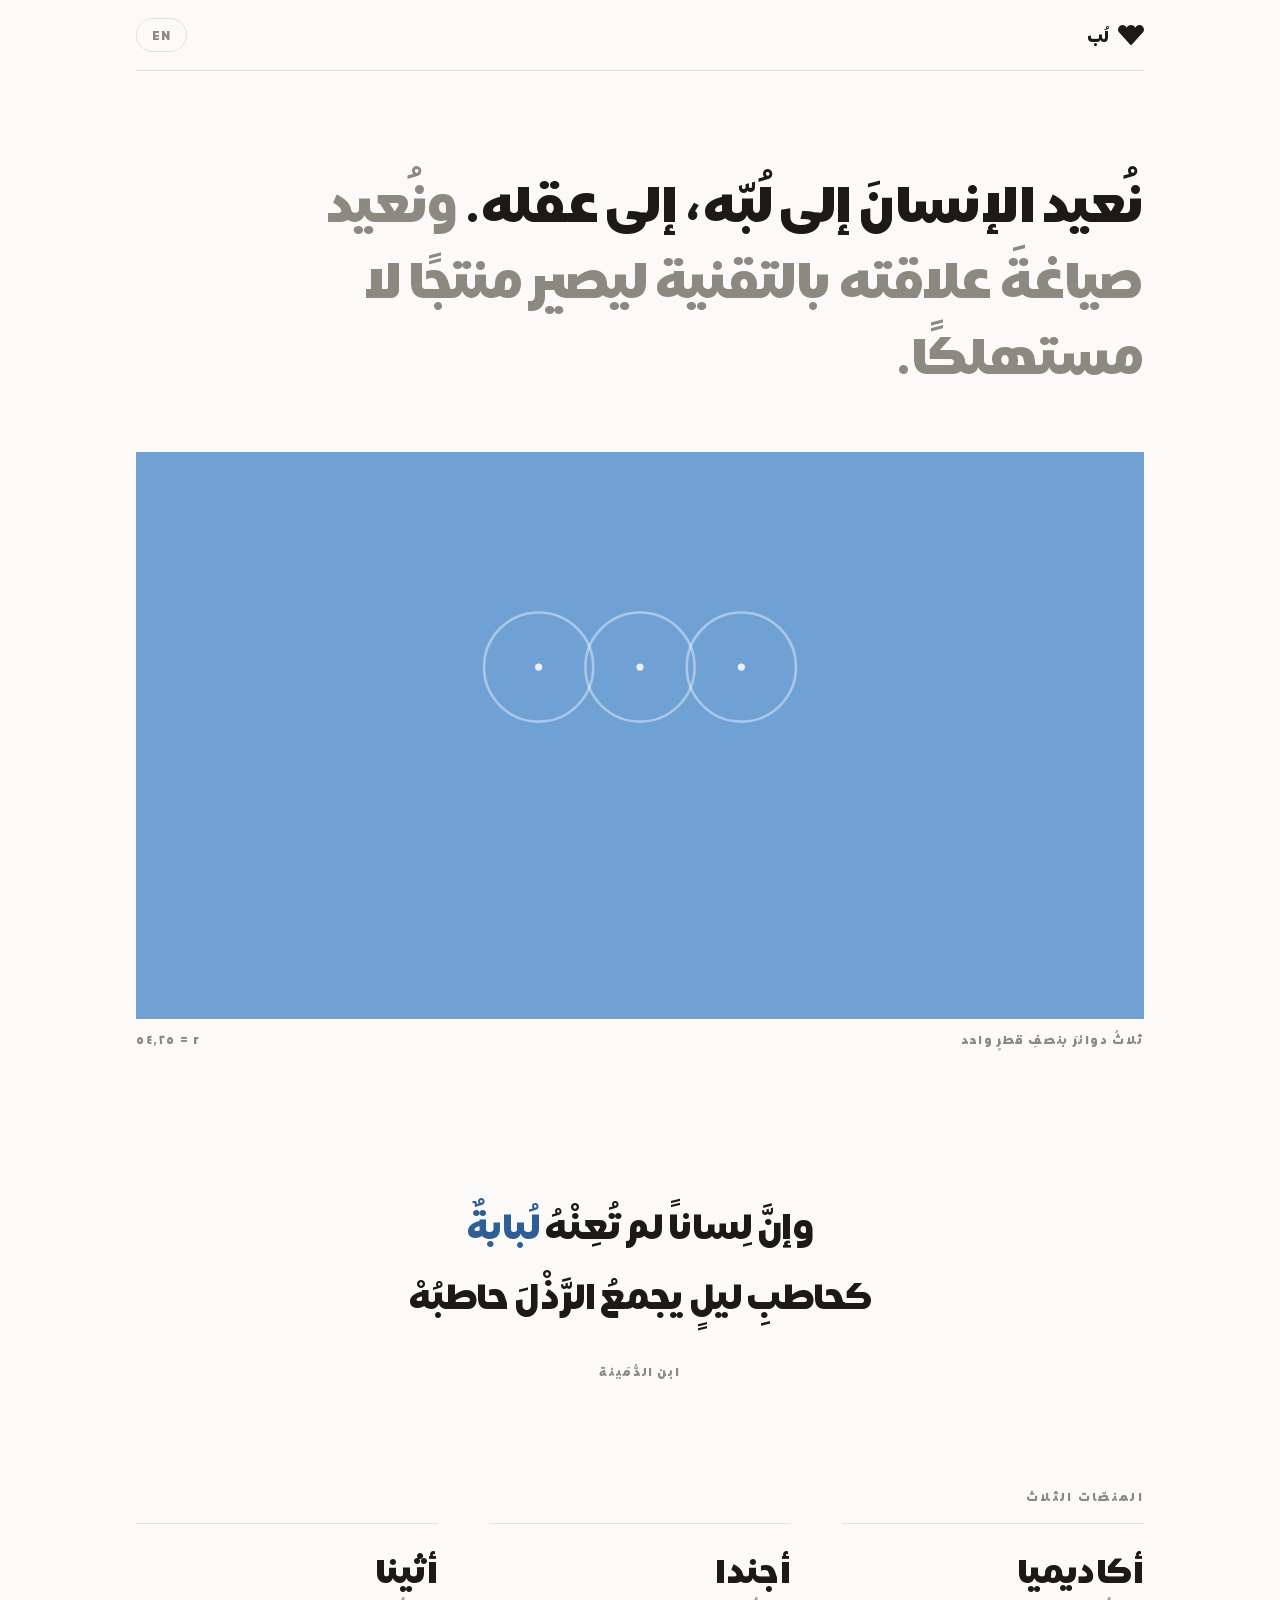
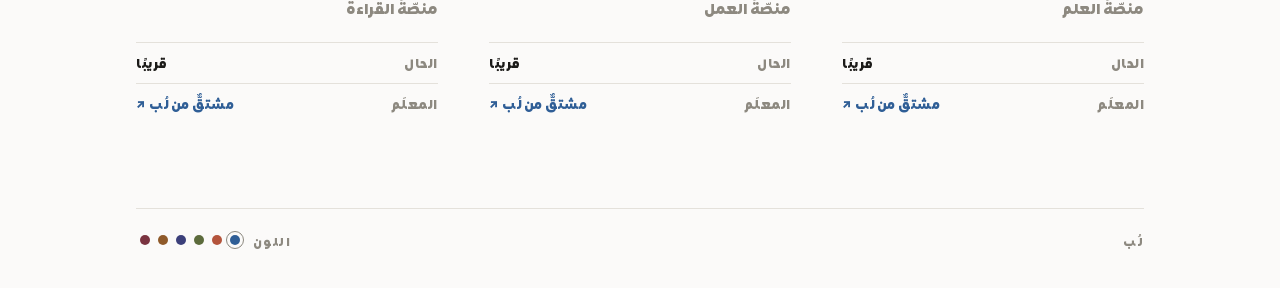
==== commit 6f5f42b1: "LOBE: a company page, not a decorated screen Rebuilt on Anthropic's system rather than more ornament" ====
--- a/index.html
+++ b/index.html
@@ -8,107 +8,126 @@
 <link rel="icon" href="favicon.svg" type="image/svg+xml">
 
 <style>
-  /* الخطّ: ملفٌّ واحدٌ بوزنٍ واحد — الاسمُ لا يحتاج أكثر.
+  /* العربيّةُ وزنٌ واحدٌ كما هي. والإنجليزيّةُ رَقَعيٌّ متغيّرُ المحور:
+     ملفٌّ واحدٌ يحمل الوزنَين، فالثخانةُ متاحةٌ للاتينيّة وحدَها.
      و‎block‎ لا ‎swap‎: الاسمُ لا يُعرض بخطٍّ آخرَ لحظةً ثمّ يَقفز. */
   @font-face{
     font-family:"HT Heliopolis"; font-style:normal; font-weight:800; font-display:block;
     src:url("fonts/HT-Heliopolis-Heavy.woff2") format("woff2");
   }
+  @font-face{
+    font-family:"Newsreader"; font-style:normal; font-weight:400 700; font-display:block;
+    src:url("fonts/Newsreader.woff2") format("woff2");
+  }
 
   :root{
-    --bg:#fbfaf9; --ink:#1b1a18; --dim:#a6a29b; --line:#e7e4df; --soft:#f3f1ee;
-    /* ارتفاعُ الرمز هو وحدةُ القياس: الاسمُ والفُرجةُ محسوبان عليه، فتثبت
-       نسبُ القُفل في كلّ شاشةٍ ولا تُضبط مرّتين. */
-    --h: clamp(64px, 12vmin, 118px);
-    --pad: clamp(22px, 5vw, 64px);
+    --paper:#fbfaf9; --ink:#1b1a18; --dim:#8d8980; --line:#e4e1db;
+    --accent:#2f5e96;
+    --h: clamp(58px, 10vmin, 104px);
+    --pad: clamp(20px, 5vw, 56px);
+    --max: 1120px;
   }
   @media (prefers-color-scheme: dark){
-    :root{ --bg:#121211; --ink:#f0efec; --dim:#55524d; --line:#26251f; --soft:#191817; }
+    :root{ --paper:#121211; --ink:#f0efec; --dim:#6a6760; --line:#262520; }
   }
 
   *{ box-sizing:border-box; }
   html{ -webkit-text-size-adjust:100%; }
   body{
-    margin:0; background:var(--bg); color:var(--ink);
-    font-family:"HT Heliopolis","Segoe UI",system-ui,sans-serif;
-    font-weight:800; -webkit-font-smoothing:antialiased;
+    margin:0; background:var(--paper); color:var(--ink);
+    font-family:"HT Heliopolis","Newsreader",serif; font-weight:800;
+    -webkit-font-smoothing:antialiased;
     opacity:0; transition:opacity .5s ease;
   }
   body.ready{ opacity:1; }
-
-  /* ═══ القُفل: الرمزُ ضوءٌ على لوحةٍ خاصّةٍ به، والاسمُ نصٌّ لا صورة ═══ */
-  .plate{
-    position:relative; overflow:hidden;
-    min-height:min(78vh, 720px);
-    display:grid; place-items:center; padding:var(--pad);
-    /* لونٌ مبدئيّ؛ يُستبدل بلون ركن الحقل نفسِه فيذوب حدُّ القماص فيه.
-       ولا تنقلب اللوحةُ مع المظهر: الضوءُ لا يُعكَس. */
-    background:#4d7ab5;
-  }
-  .lock{
-    position:relative; z-index:2;
-    display:flex; align-items:center; gap:0;
-  }
-  /* الرمزُ أوّلُ العناصر في الترتيب، فيتقدّم في القراءتين كلتيهما:
-     يمينًا في العربيّة ويسارًا في اللاتينيّة، بلا كودٍ إضافيّ.
-     والمقاسُ 2.30 لأنّ المعلَمَ يشغل 43.4% من ضلع الحقل، فيصير ارتفاعُه ‎--h‎. */
-  .glyph{
-    width:calc(var(--h)*2.30); height:calc(var(--h)*2.30);
-    display:block; flex:0 0 auto;
-  }
-  .wordmark{
-    font-size:calc(var(--h)*0.58); line-height:1; color:#102236;
-    font-feature-settings:'swsh' 1; white-space:nowrap;
-  }
-  .tagline{
-    position:absolute; z-index:2; bottom:calc(var(--pad)*0.9); inset-inline:var(--pad);
-    text-align:center; color:#0f2639; opacity:.5;
-    font-size:clamp(11px,1.5vw,13.5px); letter-spacing:.14em;
-  }
-
-  /* ═══ المتن ═══ */
-  .wrap{ max-width:980px; margin:0 auto; padding:0 var(--pad); }
-  .lede{
-    padding:clamp(54px,9vh,104px) 0 clamp(40px,7vh,76px);
-    font-size:clamp(19px,3.1vw,31px); line-height:1.72; letter-spacing:-.01em;
-    max-width:min(24ch, 100%);
-  }
-  .lede em{ font-style:normal; color:var(--dim); }
-
-  .label{
-    padding:clamp(34px,6vh,58px) 0 clamp(14px,2.4vh,22px);
-    font-size:12px; letter-spacing:.2em; color:var(--dim);
-  }
-  .grid{
-    display:grid; gap:1px; background:var(--line);
-    border-block:1px solid var(--line);
-    grid-template-columns:repeat(auto-fit,minmax(min(100%,230px),1fr));
-  }
-  .card{
-    background:var(--bg); padding:clamp(26px,4vw,40px) clamp(22px,3vw,34px);
-    display:flex; flex-direction:column; gap:10px; min-height:clamp(150px,22vh,210px);
-    justify-content:flex-end; transition:background .2s;
-  }
-  .card:hover{ background:var(--soft); }
-  .card .nm{ font-size:clamp(23px,3.4vw,32px); line-height:1.1; }
-  .card .ds{ font-size:clamp(13px,1.9vw,15px); color:var(--dim); line-height:1.6; }
-  .card .ix{ font-size:11px; letter-spacing:.18em; color:var(--dim); margin-bottom:auto; }
-
-  footer{
-    display:flex; align-items:center; justify-content:space-between; gap:16px;
-    padding:clamp(28px,5vh,46px) var(--pad); max-width:980px; margin:0 auto;
-    font-size:12px; color:var(--dim); letter-spacing:.1em;
-  }
-  .lang{
-    appearance:none; border:0; background:transparent; cursor:pointer;
-    padding:8px 14px; border-radius:99px; margin:0;
-    font-family:inherit; font-weight:800; font-size:12px; letter-spacing:.08em;
-    color:var(--dim); transition:color .18s, background .18s;
-  }
-  .lang:hover,.lang:focus-visible{
-    color:var(--ink); background:color-mix(in srgb, var(--ink) 7%, transparent);
-  }
-  .lang:focus-visible{ outline:2px solid var(--ink); outline-offset:2px; }
+  html[lang="en"] body{ font-family:"Newsreader",serif; font-weight:400; }
+
+  .wrap{ max-width:var(--max); margin:0 auto; padding-inline:var(--pad); }
+  .hr{ height:1px; background:var(--line); }
+
+  /* ═══ الرأس ═══ */
+  .top{ display:flex; align-items:center; justify-content:space-between; gap:14px; padding-block:18px; }
+  .brand{ display:flex; align-items:center; gap:9px; }
+  .brand .mk{ width:26px; height:auto; display:block; color:var(--ink); }
+  .brand b{ font-size:16px; font-weight:inherit; }
+  .pill{
+    appearance:none; background:transparent; cursor:pointer;
+    border:1px solid var(--line); border-radius:99px; padding:7px 15px;
+    font-family:inherit; font-weight:inherit; font-size:12px; letter-spacing:.07em;
+    color:var(--dim); transition:color .18s, border-color .18s;
+  }
+  .pill:hover,.pill:focus-visible{ color:var(--ink); border-color:var(--dim); }
+  .pill:focus-visible{ outline:2px solid var(--accent); outline-offset:2px; }
+
+  /* ═══ البيان: العربيّةُ وزنٌ واحد، فالتمييزُ باللون لا بالثخانة ═══ */
+  .say{
+    padding-block:clamp(56px,10vh,124px) clamp(40px,7vh,86px);
+    font-size:clamp(25px,4.3vw,50px); line-height:1.52; letter-spacing:-.015em;
+    max-width:min(26ch,100%); margin:0;
+  }
+  .say .rest{ color:var(--dim); }
+  html[lang="en"] .say{ font-weight:400; line-height:1.3; }
+  html[lang="en"] .say .lead{ font-weight:600; }
+  html[lang="en"] .say .rest{ color:var(--ink); opacity:.58; }
+
+  /* ═══ اللوحة ═══ */
+  .plate{ position:relative; overflow:hidden; aspect-ratio:16/9; min-height:290px; background:#4d7ab5; }
+  .plate canvas{ width:100%; height:100%; display:block; }
+  .caption{
+    display:flex; justify-content:space-between; gap:16px; padding-block:12px 0;
+    font-size:11.5px; letter-spacing:.14em; color:var(--dim);
+  }
+
+  /* ═══ البيت ═══ */
+  .verse{ padding-block:clamp(64px,12vh,150px); text-align:center; }
+  .verse p.bayt{
+    display:grid; gap:.1em;
+    max-width:min(46ch,100%);
+    font-family:"HT Heliopolis",serif; font-weight:800; direction:rtl;
+    font-size:clamp(19px,3.2vw,35px); line-height:1.9; letter-spacing:-.01em;
+  }
+  .verse .sep{ color:var(--line); padding-inline:.45em; letter-spacing:.2em; }
+  .verse mark{ background:none; color:var(--accent); }
+  .verse cite{
+    display:block; margin-top:clamp(20px,3vh,32px); font-style:normal;
+    font-size:11.5px; letter-spacing:.16em; color:var(--dim);
+  }
+  .verse .gloss{
+    margin:16px auto 0; max-width:min(46ch,100%);
+    font-size:14px; line-height:1.75; color:var(--dim);
+    font-family:"Newsreader",serif; font-weight:400; letter-spacing:0; direction:ltr;
+  }
+  .verse .gloss em{ font-style:italic; }
+
+  /* ═══ المنصّات ═══ */
+  .lab{ font-size:11.5px; letter-spacing:.2em; color:var(--dim); margin:0; padding-block:0 18px; }
+  .cols{ display:grid; gap:0 clamp(26px,4vw,56px); grid-template-columns:repeat(auto-fit,minmax(min(100%,250px),1fr)); }
+  .col{ padding-block:26px 30px; border-top:1px solid var(--line); }
+  .col h2{ margin:0 0 10px; font-size:clamp(24px,3.2vw,33px); line-height:1.1; font-weight:inherit; }
+  .col > p{ margin:0 0 22px; font-size:14.5px; line-height:1.7; color:var(--dim); }
+  html[lang="en"] .col h2{ font-weight:600; }
+  .row{
+    display:flex; justify-content:space-between; align-items:baseline; gap:12px;
+    padding-block:11px; border-top:1px solid var(--line);
+    font-size:12.5px; letter-spacing:.04em; color:var(--dim);
+  }
+  .row b{ font-weight:inherit; color:var(--ink); }
+  .row .go{ color:var(--accent); }
+
+  /* ═══ الذيل ومبدِّلُ اللون ═══ */
+  footer{ padding-block:clamp(34px,6vh,64px) clamp(26px,4vh,40px); }
+  .foot{
+    display:flex; align-items:center; justify-content:space-between; gap:18px; flex-wrap:wrap;
+    padding-top:22px; font-size:11.5px; letter-spacing:.12em; color:var(--dim);
+  }
+  .swatches{ display:flex; align-items:center; gap:9px; }
+  .sw{
+    width:18px; height:18px; border-radius:99px; border:1px solid transparent;
+    padding:0; cursor:pointer; background:transparent; position:relative;
+  }
+  .sw i{ position:absolute; inset:3px; border-radius:99px; display:block; }
+  .sw[aria-pressed="true"]{ border-color:var(--dim); }
+  .sw:focus-visible{ outline:2px solid var(--accent); outline-offset:2px; }
 
   [hidden]{ display:none !important; }
   @media (prefers-reduced-motion:reduce){ body{ transition:none; } }
@@ -116,36 +135,34 @@
 </head>
 <body>
 
-<main>
-  <section class="plate" id="plate">
-    <div class="lock">
-      <canvas class="glyph" id="gl" aria-label="لُب" role="img"></canvas>
-      <span class="wordmark" id="wm">لُب</span>
-    </div>
-    <p class="tagline" id="tag">شركةٌ تقنيّة</p>
+<div class="wrap">
+  <header class="top">
+    <div class="brand"><svg class="mk" viewBox="-154.995 57.485 309.99 244.515" aria-hidden="true"><path d="M-140.75,148.39 A54.25,54.25 0 1,1 -50.37,91.6 A54.25,54.25 0 0,1 50.38,91.6 A54.25,54.25 0 1,1 140.75,148.39 L0,302 Z" fill="currentColor"/></svg><b id="wm">لُب</b></div>
+    <button class="pill" id="lang" type="button">EN</button>
+  </header>
+  <div class="hr"></div>
+
+  <p class="say" id="say"></p>
+
+  <section class="plate" aria-label="لُب"><canvas id="gl"></canvas></section>
+  <div class="caption"><span id="capA"></span><span id="capB"></span></div>
+
+  <section class="verse">
+    <p class="bayt" id="verse"></p>
+    <p class="gloss" id="gloss" hidden></p>
+    <cite id="cite"></cite>
   </section>
 
-  <div class="wrap">
-    <p class="lede" id="lede">
-      نُعيد الإنسانَ إلى لُبّه، إلى عقله.
-      <em>ونُعيد صياغةَ علاقته بالتقنية ليصير منتجًا لا مستهلكًا.</em>
-    </p>
+  <p class="lab" id="lab"></p>
+  <div class="cols" id="cols"></div>
+</div>
+
+<footer class="wrap">
+  <div class="hr"></div>
+  <div class="foot">
+    <span id="cr">لُب</span>
+    <span class="swatches"><span id="swl">اللون</span><span id="sws"></span></span>
   </div>
-
-  <div class="wrap"><p class="label" id="lab">المنصّات الثلاث</p></div>
-  <div class="grid">
-    <article class="card"><span class="ix">٠١</span>
-      <h2 class="nm" id="p1n">أكاديميا</h2><p class="ds" id="p1d">منصّةُ العلم</p></article>
-    <article class="card"><span class="ix">٠٢</span>
-      <h2 class="nm" id="p2n">أجندا</h2><p class="ds" id="p2d">منصّةُ العمل</p></article>
-    <article class="card"><span class="ix">٠٣</span>
-      <h2 class="nm" id="p3n">أثينا</h2><p class="ds" id="p3d">منصّةُ القراءة</p></article>
-  </div>
-</main>
-
-<footer>
-  <span id="cr">لُب</span>
-  <button class="lang" id="lang" type="button">EN</button>
 </footer>
 
 <script src="mark-light.js"></script>
@@ -153,197 +170,260 @@
 (function () {
   'use strict';
 
-  /* ══ الرمزُ هو «د٤» بعينها.
-        هندسةُ المعلَم مصدرُها favicon.svg؛ وهذا الحقلُ مخبوزٌ منها، فإن
-        تغيّر المسارُ يومًا وجب توليدُ mark-light.js من جديد. ══ */
-  var cv  = document.getElementById('gl');
-  var ctx = cv.getContext('2d');
+  /* ══════════════════════════════════════════════════════════
+     المعلَمُ قاعدةٌ مولِّدةٌ مقيسة: ثلاثُ دوائرَ r=54.25 مراكزُها على
+     y=111.735 عند x = −100.75 · 0 · +100.75، وضلعان مماسّان إلى
+     رأسٍ عند (0,302). الصندوق 309.99×244.515، ومركزُه (0, 179.74).
+     ══════════════════════════════════════════════════════════ */
+  var R = 54.25, CY = 111.735, CXS = [-100.75, 0, 100.75];
+  var TIP = [0, 302], LP = [-140.75, 148.39], RP = [140.75, 148.39];
+  var BOXCX = 0, BOXCY = 179.7425, BOXS = 309.99;
+
   var still = window.matchMedia
     && window.matchMedia('(prefers-reduced-motion: reduce)').matches;
 
-  /* جدولُ السُّلَّم: ٢٥٦ خانةً مسبقةُ الحساب، أرخصُ من مزجٍ لكلّ بكسلٍ وقناة */
   var LUT = (function(){
-    var R = window.MARK_RAMP, st = [], L = new Uint8Array(768), i, j, k, t, a, b;
-    for (i = 0; i < R.length; i++)
-      st.push([parseInt(R[i].slice(1,3),16),
-               parseInt(R[i].slice(3,5),16),
-               parseInt(R[i].slice(5,7),16)]);
+    var P = window.MARK_RAMP, st = [], T = new Uint8Array(768), i, j, k, t, a, b;
+    for (i = 0; i < P.length; i++)
+      st.push([parseInt(P[i].slice(1,3),16), parseInt(P[i].slice(3,5),16), parseInt(P[i].slice(5,7),16)]);
     for (i = 0; i < 256; i++){
       k = i/255*(st.length-1); j = k|0; t = k-j;
       a = st[j]; b = st[Math.min(st.length-1, j+1)];
-      L[i*3]   = a[0] + (b[0]-a[0])*t;
-      L[i*3+1] = a[1] + (b[1]-a[1])*t;
-      L[i*3+2] = a[2] + (b[2]-a[2])*t;
-    }
-    return L;
+      T[i*3] = a[0]+(b[0]-a[0])*t; T[i*3+1] = a[1]+(b[1]-a[1])*t; T[i*3+2] = a[2]+(b[2]-a[2])*t;
+    }
+    return T;
   })();
-
-  /* ضجيجُ التمويج: نفسُ دوالّ المختبر بحذافيرها، فالحركةُ هي الحركةُ نفسُها */
-  function h2(x, y){
-    var h = Math.imul(x, 374761393) + Math.imul(y, 668265263) | 0;
-    h = Math.imul(h ^ h >>> 13, 1274126177);
-    return ((h ^ h >>> 16) >>> 0) / 4294967295;
-  }
-  function vn(x, y){
-    var xi = Math.floor(x), yi = Math.floor(y), xf = x - xi, yf = y - yi;
-    var u = xf*xf*(3 - 2*xf), v = yf*yf*(3 - 2*yf);
-    var a = h2(xi, yi), b = h2(xi+1, yi), c = h2(xi, yi+1), d = h2(xi+1, yi+1);
-    return a + (b-a)*u + (c-a)*v + (a-b-c+d)*u*v;
-  }
-  function fbm(x, y, o){
-    var s = 0, am = 0.5, f = 1, i;
-    for (i = 0; i < o; i++){ s += am*vn(x*f, y*f); f *= 2; am *= 0.5; }
-    return s;
-  }
-
-  var AMP = 0.020, SP = 0.38;              /* معاملا د٤ حرفيًّا */
-  var HN = 0, HF = null;                   /* حقلُ الضوء */
-  var N = 0, IMG = null, NX, NY, PH;
-  var ptr = null, drag = [0, 0], last = null;
-
-  function mesh(n){
-    if (n === N) return;
-    N = n; cv.width = cv.height = n;
-    IMG = ctx.createImageData(n, n);
-    NX = new Float32Array(n*n); NY = new Float32Array(n*n); PH = new Float32Array(n*n);
-    for (var y = 0; y < n; y++) for (var x = 0; x < n; x++){
-      var i = y*n + x, u = x/n, v = y/n;
-      NX[i] = fbm(u*2.6 +  3.1, v*2.6 + 7.7, 3) - 0.5;
-      NY[i] = fbm(u*2.6 + 19.4, v*2.6 + 1.2, 3) - 0.5;
-      PH[i] = fbm(u*1.3 + 41.0, v*1.3 + 5.0, 2) * 6.283;
-    }
-  }
-
-  function paint(ms){
-    var r = cv.getBoundingClientRect();
+  function h2(x,y){ var h = Math.imul(x,374761393)+Math.imul(y,668265263)|0;
+    h = Math.imul(h^h>>>13,1274126177); return ((h^h>>>16)>>>0)/4294967295; }
+  function vn(x,y){ var xi=Math.floor(x),yi=Math.floor(y),xf=x-xi,yf=y-yi;
+    var u=xf*xf*(3-2*xf),v=yf*yf*(3-2*yf);
+    var a=h2(xi,yi),b=h2(xi+1,yi),c=h2(xi,yi+1),d=h2(xi+1,yi+1);
+    return a+(b-a)*u+(c-a)*v+(a-b-c+d)*u*v; }
+  function fbm(x,y,o){ var s=0,am=.5,f=1,i; for(i=0;i<o;i++){s+=am*vn(x*f,y*f);f*=2;am*=.5;} return s; }
+
+  var HF = null, HN = 0, PLATE = '#4d7ab5';
+  var AMP = 0.020, SP = 0.38;
+
+  function loadField(cb){
+    var im = new Image();
+    im.onload = function(){
+      var n = im.naturalWidth, c = document.createElement('canvas');
+      c.width = c.height = n;
+      var x = c.getContext('2d'); x.drawImage(im, 0, 0);
+      var d = x.getImageData(0,0,n,n).data, i;
+      HF = new Float32Array(n*n);
+      for (i = 0; i < n*n; i++) HF[i] = d[i*4]/255;
+      HN = n;
+      var kc = d[0]*3;
+      PLATE = 'rgb(' + LUT[kc] + ',' + LUT[kc+1] + ',' + LUT[kc+2] + ')';
+      document.querySelector('.plate').style.background = PLATE;
+      cb();
+    };
+    im.src = window.MARK_FIELD;
+  }
+
+  /* رسّامُ الضوء: د٤ بعينها، معاملاتُها وضجيجُها كما في المختبر */
+  function painter(cv){
+    var ctx = cv.getContext('2d'), N = 0, IMG, NX, NY, PH;
+    function mesh(n){
+      if (n === N) return;
+      N = n; cv.width = cv.height = n; IMG = ctx.createImageData(n,n);
+      NX = new Float32Array(n*n); NY = new Float32Array(n*n); PH = new Float32Array(n*n);
+      for (var y=0;y<n;y++) for (var x=0;x<n;x++){
+        var i=y*n+x,u=x/n,v=y/n;
+        NX[i]=fbm(u*2.6+3.1,v*2.6+7.7,3)-0.5;
+        NY[i]=fbm(u*2.6+19.4,v*2.6+1.2,3)-0.5;
+        PH[i]=fbm(u*1.3+41,v*1.3+5,2)*6.283;
+      }
+    }
+    return function(t, side){
+      mesh(side);
+      if (!HF) return;
+      var n=N, D=IMG.data, hn=HN, T=LUT;
+      for (var y=0;y<n;y++){ var v=y/n;
+        for (var x=0;x<n;x++){
+          var i=y*n+x, u=x/n;
+          var a = still ? 0 : AMP*Math.sin(t*SP+PH[i]);
+          var su=u+NX[i]*a, sv=v+NY[i]*a;
+          var fx=su*hn-0.5, fy=sv*hn-0.5, x0=fx|0, y0=fy|0, tx=fx-x0, ty=fy-y0;
+          if(x0<0)x0=0; else if(x0>hn-2)x0=hn-2;
+          if(y0<0)y0=0; else if(y0>hn-2)y0=hn-2;
+          var o=y0*hn+x0;
+          var h=(HF[o]*(1-tx)+HF[o+1]*tx)*(1-ty)+(HF[o+hn]*(1-tx)+HF[o+hn+1]*tx)*ty;
+          var k=h*255|0; if(k<0)k=0; else if(k>255)k=255; k*=3;
+          var q=i*4; D[q]=T[k]; D[q+1]=T[k+1]; D[q+2]=T[k+2]; D[q+3]=255;
+        }
+      }
+      ctx.putImageData(IMG,0,0);
+    };
+  }
+
+  /* ══ لحظةُ التوقيع: واحدةٌ ثمّ اثنتان ثمّ ثلاث، ثمّ ينزل المماسّان
+        إلى الرأس، ثمّ يصير المعلَمُ ضوءًا. تُعرض مرّةً ثمّ تسكن. ══ */
+  var plateCv = document.getElementById('gl'), pctx = plateCv.getContext('2d');
+  var lightBig = document.createElement('canvas'), paintBig = painter(lightBig);
+  var T0 = -1;
+
+  function drawPlate(ms){
+    var r = plateCv.getBoundingClientRect();
+    if (!r.width) return;
     var dpr = Math.min(2, window.devicePixelRatio || 1);
-    mesh(Math.max(150, Math.min(360, Math.round(r.width * dpr) || 200)));
-    if (!HF) return;
-    var t = ms*0.001, n = N, D = IMG.data, hn = HN, L = LUT;
-    drag[0] *= 0.92; drag[1] *= 0.92;
-    var px = ptr ? ptr[0] : -9, py = ptr ? ptr[1] : -9;
-    for (var y = 0; y < n; y++){
-      var v = y/n;
-      for (var x = 0; x < n; x++){
-        var i = y*n + x, u = x/n;
-        var a = still ? 0 : AMP*Math.sin(t*SP + PH[i]);
-        var su = u + NX[i]*a, sv = v + NY[i]*a;
-        if (ptr){
-          var dx = u - px, dy = v - py, g = Math.exp(-(dx*dx + dy*dy)*26);
-          su += (dx*0.35 + drag[0]*1.6)*g;
-          sv += (dy*0.35 + drag[1]*1.6)*g;
-        }
-        /* عيّنةٌ ثنائيّةُ الخطّيّة: القفزُ بين البكسلات يُحدث حوافَّ مسنّنة */
-        var fx = su*hn - 0.5, fy = sv*hn - 0.5;
-        var x0 = fx|0, y0 = fy|0, tx = fx - x0, ty = fy - y0;
-        if (x0 < 0) x0 = 0; else if (x0 > hn-2) x0 = hn-2;
-        if (y0 < 0) y0 = 0; else if (y0 > hn-2) y0 = hn-2;
-        var o = y0*hn + x0;
-        var h = (HF[o]*(1-tx) + HF[o+1]*tx)*(1-ty)
-              + (HF[o+hn]*(1-tx) + HF[o+hn+1]*tx)*ty;
-        var k = h*255 | 0; if (k < 0) k = 0; else if (k > 255) k = 255;
-        k *= 3;
-        var q = i*4;
-        D[q] = L[k]; D[q+1] = L[k+1]; D[q+2] = L[k+2]; D[q+3] = 255;
-      }
-    }
-    ctx.putImageData(IMG, 0, 0);
-  }
+    var W = Math.round(r.width*dpr), H = Math.round(r.height*dpr);
+    if (plateCv.width !== W || plateCv.height !== H){ plateCv.width = W; plateCv.height = H; }
+    if (T0 < 0) T0 = ms;
+    var e = still ? 99 : (ms - T0)/1000;
+    var side = Math.min(W, H);
+
+
+    pctx.setTransform(1,0,0,1,0,0);
+    pctx.globalAlpha = 1;
+    pctx.fillStyle = PLATE; pctx.fillRect(0,0,W,H);
+
+    var lit = e < 2.9 ? 0 : Math.min(1, (e-2.9)/1.2);
+    /* لا يُحسب الضوءُ ما دام مخفيًّا: حسابُه لكلّ بكسلٍ أثقلُ ما في الصفحة */
+    if (lit > 0) paintBig(ms*0.001, Math.min(340, side));
+    if (lit > 0){
+      pctx.globalAlpha = lit;
+      pctx.drawImage(lightBig, (W-side)/2, (H-side)/2, side, side);
+      pctx.globalAlpha = 1;
+    }
+    if (lit >= 1) return;
+
+    /* إطارُ البناء هو إطارُ الحقل نفسُه، فيَسقط البناءُ على الضوء تمامًا */
+    var s = side*0.55/BOXS, fade = 1 - lit, i, a;
+    pctx.save();
+    pctx.translate(W/2 - s*BOXCX, H/2 - s*BOXCY);
+    pctx.scale(s, s);
+    pctx.lineJoin = 'round'; pctx.lineCap = 'round';
+    pctx.strokeStyle = '#ffffff'; pctx.fillStyle = '#ffffff';
+    for (i = 0; i < 3; i++){
+      a = Math.min(1, Math.max(0, (e - i*0.44)/0.6));
+      if (a <= 0) continue;
+      pctx.lineWidth = 2.6;
+      pctx.globalAlpha = 0.40*fade;
+      pctx.beginPath();
+      pctx.arc(CXS[i], CY, R, -Math.PI/2, -Math.PI/2 + a*6.2832);
+      pctx.stroke();
+      pctx.globalAlpha = 0.85*fade;
+      pctx.beginPath(); pctx.arc(CXS[i], CY, 3.6, 0, 6.2832); pctx.fill();
+    }
+    if (e > 1.8){
+      var g = Math.min(1, (e-1.8)/0.85);
+      pctx.globalAlpha = 0.85*fade; pctx.lineWidth = 3.2;
+      pctx.beginPath();
+      pctx.moveTo(LP[0], LP[1]); pctx.lineTo(LP[0]+(TIP[0]-LP[0])*g, LP[1]+(TIP[1]-LP[1])*g);
+      pctx.moveTo(RP[0], RP[1]); pctx.lineTo(RP[0]+(TIP[0]-RP[0])*g, RP[1]+(TIP[1]-RP[1])*g);
+      pctx.stroke();
+    }
+    pctx.restore();
+    pctx.globalAlpha = 1;
+  }
+
+  
 
   var raf = 0;
-  function loop(ms){ paint(ms); raf = requestAnimationFrame(loop); }
+  var lastF = 0;
+  function loop(ms){ if (ms - lastF > 32){ lastF = ms; drawPlate(ms); } raf = requestAnimationFrame(loop); }
   function start(){ if (!raf && HF) raf = requestAnimationFrame(loop); }
   function stop(){ if (raf){ cancelAnimationFrame(raf); raf = 0; } }
-  document.addEventListener('visibilitychange', function(){
-    if (document.hidden) stop(); else start();
-  });
-  window.addEventListener('resize', function(){ N = 0; });
-
-  /* المؤشّرُ يَجرّ السائل، كما يَجرّه في المختبر */
-  var plate = document.getElementById('plate');
-  plate.addEventListener('pointermove', function(e){
-    var b = cv.getBoundingClientRect();
-    var p = [(e.clientX - b.left)/b.width, (e.clientY - b.top)/b.height];
-    if (last){ drag[0] += (p[0]-last[0])*0.9; drag[1] += (p[1]-last[1])*0.9; }
-    last = p; ptr = p;
-  });
-  plate.addEventListener('pointerleave', function(){ ptr = null; last = null; });
-
-  var im = new Image();
-  im.onload = function(){
-    var n = im.naturalWidth;
-    var c = document.createElement('canvas'); c.width = c.height = n;
-    var x = c.getContext('2d');
-    x.drawImage(im, 0, 0);
-    var d = x.getImageData(0, 0, n, n).data, i;
-    HF = new Float32Array(n*n);
-    for (i = 0; i < n*n; i++) HF[i] = d[i*4]/255;
-    HN = n;
-    /* لونُ اللوحة = السُّلَّمُ مطبَّقًا على قيمة ركن الحقل، لا القيمةَ خامًا.
-       الحقلُ أحاديُّ القناة، فقيمتُه الخامُ رماديّةٌ لا لونُ الصورة. */
-    var e = 0, m = 0, j;
-    for (j = 0; j < n; j++){
-      e += d[(j)*4] + d[((n-1)*n + j)*4] + d[(j*n)*4] + d[(j*n + n-1)*4];
-      m += 4;
-    }
-    var kc = (Math.round(e/m) | 0) * 3;
-    plate.style.background = 'rgb(' + LUT[kc] + ',' + LUT[kc+1] + ',' + LUT[kc+2] + ')';
-    paint(performance.now());
-    start();
-  };
-  im.src = window.MARK_FIELD;
-
-  /* ══ اللغة: الزرُّ يحمل اللغةَ الأخرى — وعدٌ بما سيصير لا وصفٌ لما هو ══ */
-  var KEY = 'lobe-lang';
+  document.addEventListener('visibilitychange', function(){ if (document.hidden) stop(); else start(); });
+
+  /* ══ اللون: غيرُ مستقرٍّ بعد، فالاختيارُ معروضٌ في الذيل ويُحفظ ══ */
+  var ACC = [
+    ['#2f5e96','#7fa9d8'], ['#b4543c','#e0917a'], ['#5c6b3c','#a3b47a'],
+    ['#3b3f7a','#8c91d2'], ['#8f5a2a','#d09a5f'], ['#7a3340','#c67a86']
+  ];
+  var dark = window.matchMedia && window.matchMedia('(prefers-color-scheme: dark)').matches;
+  function applyAcc(i, remember){
+    document.documentElement.style.setProperty('--accent', ACC[i][dark ? 1 : 0]);
+    var b = document.querySelectorAll('.sw'), j;
+    for (j = 0; j < b.length; j++) b[j].setAttribute('aria-pressed', String(j === i));
+    if (remember){ try { localStorage.setItem('lobe-acc', String(i)); } catch (e) {} }
+  }
+  (function(){
+    var host = document.getElementById('sws'), i, b, s;
+    for (i = 0; i < ACC.length; i++){
+      b = document.createElement('button');
+      b.className = 'sw'; b.type = 'button'; b.setAttribute('data-i', String(i));
+      s = document.createElement('i'); s.style.background = ACC[i][dark ? 1 : 0];
+      b.appendChild(s);
+      b.addEventListener('click', function(){ applyAcc(+this.getAttribute('data-i'), true); });
+      host.appendChild(b);
+    }
+  })();
+
+  /* ══ اللغة. والبيتُ يبقى عربيًّا دائمًا: هو الأثرُ لا الترجمة ══ */
+  /* مصراعان، كلٌّ في سطره كما يُكتب البيت. والعجزُ لا يُلحَق بالصدر
+     فيتيتّم آخرُه في سطرٍ وحدَه. */
+  var BAYT = '<span>وإنَّ لِساناً لم تُعِنْهُ <mark>لُبابةٌ</mark></span>'
+           + '<span>كحاطبِ ليلٍ يجمعُ الرَّذْلَ حاطبُهْ</span>';
   var AR = {
-    title:'لُب — LOBE', wm:'لُب', tag:'شركةٌ تقنيّة', aria:'لُب',
-    lede:'نُعيد الإنسانَ إلى لُبّه، إلى عقله. <em>ونُعيد صياغةَ علاقته بالتقنية ليصير منتجًا لا مستهلكًا.</em>',
-    lab:'المنصّات الثلاث', cr:'لُب', btn:'EN', alt:'English',
-    p:[['أكاديميا','منصّةُ العلم'],['أجندا','منصّةُ العمل'],['أثينا','منصّةُ القراءة']],
-    ix:['٠١','٠٢','٠٣']
+    t:'لُب — LOBE', wm:'لُب', btn:'EN', alt:'English', cr:'لُب', swl:'اللون',
+    say:'<span class="lead">نُعيد الإنسانَ إلى لُبّه، إلى عقله.</span> '
+       + '<span class="rest">ونُعيد صياغةَ علاقته بالتقنية ليصير منتجًا لا مستهلكًا.</span>',
+    capA:'ثلاثُ دوائرَ بنصفِ قطرٍ واحد', capB:'r = ٥٤٫٢٥',
+    cite:'ابن الدُّمَينة', gloss:'', lab:'المنصّات الثلاث',
+    mark:'المعلَم', derive:'مشتقٌّ من لُب',
+    cols:[['أكاديميا','منصّةُ العلم','الحال','قريبًا'],
+          ['أجندا','منصّةُ العمل','الحال','قريبًا'],
+          ['أثينا','منصّةُ القراءة','الحال','قريبًا']]
   };
   var EN = {
-    title:'LOBE — لُب', wm:'LOBE', tag:'A TECHNOLOGY COMPANY', aria:'LOBE',
-    lede:'We return people to their core — to their mind. <em>And reshape their relationship with technology, so they become producers, not consumers.</em>',
-    lab:'THE THREE PLATFORMS', cr:'LOBE', btn:'ع', alt:'العربيّة',
-    p:[['Academia','The platform for knowledge'],['Agenda','The platform for work'],['Athena','The platform for reading']],
-    ix:['01','02','03']
+    t:'LOBE — لُب', wm:'LOBE', btn:'ع', alt:'العربيّة', cr:'LOBE', swl:'ACCENT',
+    say:'<span class="lead">We return people to their core — to their mind.</span> '
+       + '<span class="rest">And reshape their relationship with technology, so they become producers, not consumers.</span>',
+    capA:'THREE CIRCLES, ONE RADIUS', capB:'r = 54.25',
+    cite:'Ibn al-Dumayna',
+    gloss:'A tongue unaided by <em>lubāba</em> — the kernel of the mind — gathers firewood by night, and hauls home whatever is worthless.',
+    lab:'THE THREE PLATFORMS', mark:'Mark', derive:'Derived from LOBE',
+    cols:[['Academia','The platform for knowledge','Status','Soon'],
+          ['Agenda','The platform for work','Status','Soon'],
+          ['Athena','The platform for reading','Status','Soon']]
   };
-  var btn = document.getElementById('lang');
-  function txt(id, v){ var e = document.getElementById(id); if (e) e.textContent = v; }
-
+  function el(id){ return document.getElementById(id); }
   function set(lang, remember){
-    var isAr = lang !== 'en', L = isAr ? AR : EN, i, ix;
+    var isAr = lang !== 'en', D = isAr ? AR : EN, i, h = '';
     document.documentElement.lang = isAr ? 'ar' : 'en';
     document.documentElement.dir  = isAr ? 'rtl' : 'ltr';
-    document.title = L.title;
-    txt('wm', L.wm); txt('tag', L.tag); txt('lab', L.lab); txt('cr', L.cr);
-    cv.setAttribute('aria-label', L.aria);
-    document.getElementById('lede').innerHTML = L.lede;
-    for (i = 0; i < 3; i++){
-      txt('p' + (i+1) + 'n', L.p[i][0]);
-      txt('p' + (i+1) + 'd', L.p[i][1]);
-    }
-    ix = document.querySelectorAll('.card .ix');
-    for (i = 0; i < ix.length; i++) ix[i].textContent = L.ix[i];
-    btn.textContent = L.btn;
-    btn.setAttribute('aria-label', L.alt);
-    if (remember){ try { localStorage.setItem(KEY, isAr ? 'ar' : 'en'); } catch (e) {} }
-  }
-  var saved = null;
-  try { saved = localStorage.getItem(KEY); } catch (e) {}
-  set(saved === 'en' ? 'en' : 'ar', false);
-  btn.addEventListener('click', function(){
+    document.title = D.t;
+    el('wm').textContent = D.wm; el('cr').textContent = D.cr; el('swl').textContent = D.swl;
+    el('lang').textContent = D.btn; el('lang').setAttribute('aria-label', D.alt);
+    el('say').innerHTML = D.say;
+    el('capA').textContent = D.capA; el('capB').textContent = D.capB;
+    el('verse').innerHTML = BAYT; el('cite').textContent = D.cite;
+    if (D.gloss){ el('gloss').innerHTML = D.gloss; el('gloss').removeAttribute('hidden'); }
+    else el('gloss').setAttribute('hidden','');
+    el('lab').textContent = D.lab;
+    for (i = 0; i < D.cols.length; i++){
+      h += '<article class="col"><h2>' + D.cols[i][0] + '</h2><p>' + D.cols[i][1] + '</p>'
+         + '<div class="row"><span>' + D.cols[i][2] + '</span><b>' + D.cols[i][3] + '</b></div>'
+         + '<div class="row"><span>' + D.mark + '</span><span class="go">' + D.derive + ' ↗</span></div>'
+         + '</article>';
+    }
+    el('cols').innerHTML = h;
+    if (remember){ try { localStorage.setItem('lobe-lang', isAr ? 'ar' : 'en'); } catch (e) {} }
+  }
+  var sv = null, sa = null;
+  try { sv = localStorage.getItem('lobe-lang'); sa = localStorage.getItem('lobe-acc'); } catch (e) {}
+  set(sv === 'en' ? 'en' : 'ar', false);
+  applyAcc(sa !== null && ACC[+sa] ? +sa : 0, false);
+  el('lang').addEventListener('click', function(){
     set(document.documentElement.lang === 'ar' ? 'en' : 'ar', true);
   });
 
-  /* لا تُكشف الصفحةُ قبل وصول خطّها، وإلّا رُئي الاسمُ بخطّ النظام لحظةً.
-     والمهلةُ حارسٌ: إن تعذّر الخطُّ لم تبقَ الصفحةُ بيضاءَ أبدًا. */
-  function reveal(){ document.body.classList.add('ready'); start(); }
+  /* لا تُكشف الصفحةُ قبل وصول خطّها، والمهلةُ حارسٌ عند تعذُّره */
+  var shown = false;
+  function reveal(){
+    if (shown) return;
+    shown = true;
+    document.body.classList.add('ready');
+    T0 = -1; start();
+  }
+  loadField(function(){ if (document.body.classList.contains('ready')) T0 = -1; start(); });
   if (document.fonts && document.fonts.ready){
     document.fonts.ready.then(reveal, reveal);
     setTimeout(reveal, 2500);
-  } else { reveal(); }
+  } else { setTimeout(reveal, 200); }
 })();
 </script>
 </body>
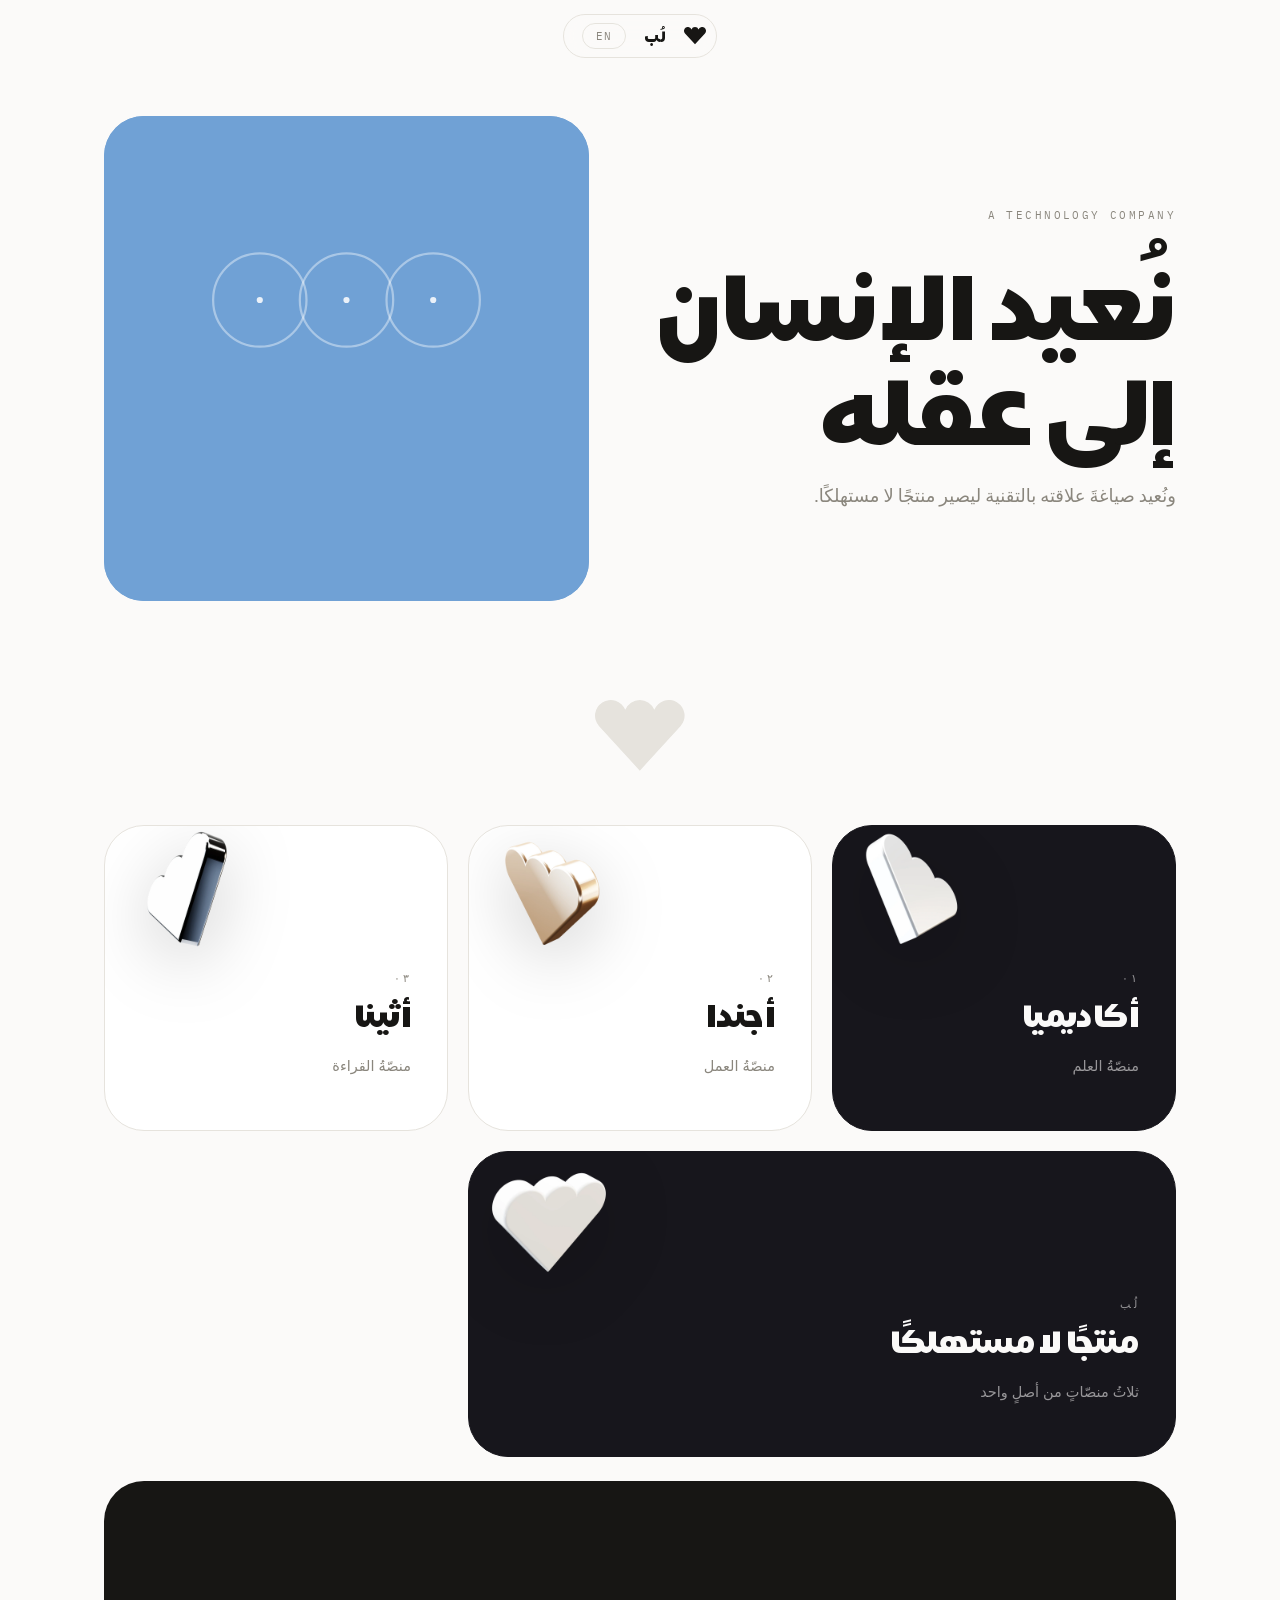
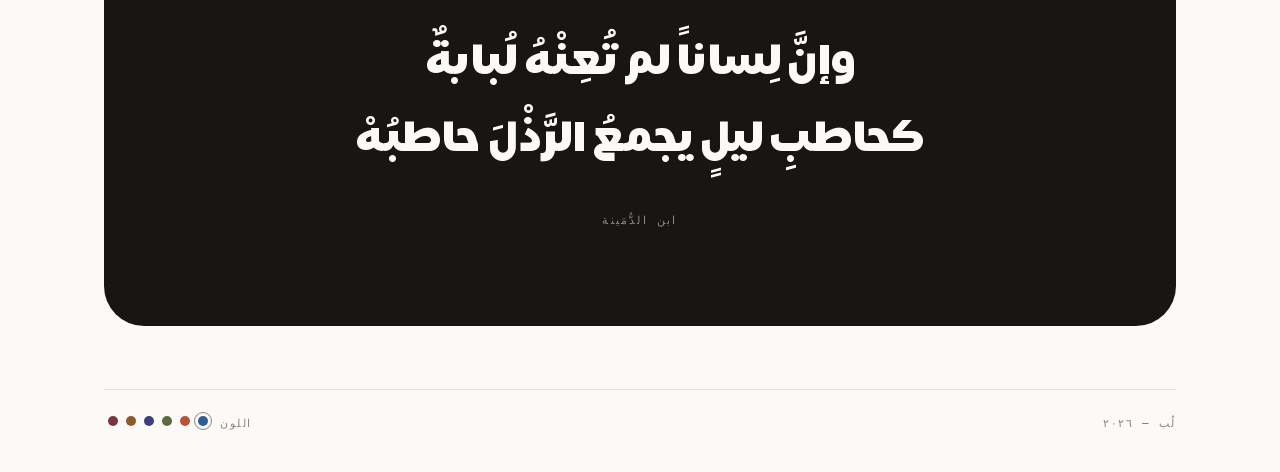
==== commit b36b4402: "LOBE: rebuilt after actually studying sawt.sa The previous page took Anthropic's economy without tak" ====
--- a/index.html
+++ b/index.html
@@ -8,123 +8,140 @@
 <link rel="icon" href="favicon.svg" type="image/svg+xml">
 
 <style>
-  /* العربيّةُ وزنٌ واحدٌ كما هي. والإنجليزيّةُ رَقَعيٌّ متغيّرُ المحور:
-     ملفٌّ واحدٌ يحمل الوزنَين، فالثخانةُ متاحةٌ للاتينيّة وحدَها.
-     و‎block‎ لا ‎swap‎: الاسمُ لا يُعرض بخطٍّ آخرَ لحظةً ثمّ يَقفز. */
-  @font-face{
-    font-family:"HT Heliopolis"; font-style:normal; font-weight:800; font-display:block;
-    src:url("fonts/HT-Heliopolis-Heavy.woff2") format("woff2");
-  }
-  @font-face{
-    font-family:"Newsreader"; font-style:normal; font-weight:400 700; font-display:block;
-    src:url("fonts/Newsreader.woff2") format("woff2");
-  }
+  /* ثلاثةُ أدوار، لا ثلاثُ زينات:
+     Heliopolis Heavy للعناوين وحدَها — وزنٌ واحد، وهو ما تملكه الهويّة.
+     Plex Arabic للمتن، فالثقيلُ لا يصلح للقراءة الطويلة.
+     Plex Mono للعناوين الصغيرة اللاتينيّة، ودورُه إعطاءُ نكهةٍ تقنيّة.
+     Newsreader للإنجليزيّة. وكلُّها محلّيّةٌ: الصفحةُ تعمل بلا إنترنت. */
+  @font-face{ font-family:"Heliopolis"; font-weight:800; font-display:block;
+    src:url("fonts/HT-Heliopolis-Heavy.woff2") format("woff2"); }
+  @font-face{ font-family:"PlexAR"; font-weight:400; font-display:swap;
+    src:url("fonts/PlexArabic-400.woff2") format("woff2"); }
+  @font-face{ font-family:"PlexAR"; font-weight:500; font-display:swap;
+    src:url("fonts/PlexArabic-500.woff2") format("woff2"); }
+  @font-face{ font-family:"PlexMono"; font-weight:400; font-display:swap;
+    src:url("fonts/PlexMono-400.woff2") format("woff2"); }
+  @font-face{ font-family:"Newsreader"; font-weight:400 700; font-display:block;
+    src:url("fonts/Newsreader.woff2") format("woff2"); }
 
   :root{
-    --paper:#fbfaf9; --ink:#1b1a18; --dim:#8d8980; --line:#e4e1db;
+    --paper:#fbfaf9; --ink:#171614; --dim:#8a867d; --line:#e6e3dd; --card:#ffffff;
     --accent:#2f5e96;
-    --h: clamp(58px, 10vmin, 104px);
-    --pad: clamp(20px, 5vw, 56px);
-    --max: 1120px;
+    --pad: clamp(18px, 4.5vw, 54px);
+    --max: 1180px;
+    --r: clamp(20px, 3.2vw, 40px);
   }
   @media (prefers-color-scheme: dark){
-    :root{ --paper:#121211; --ink:#f0efec; --dim:#6a6760; --line:#262520; }
+    :root{ --paper:#100f0e; --ink:#f2f1ed; --dim:#6b6860; --line:#262521; --card:#1a1917; }
   }
 
   *{ box-sizing:border-box; }
   html{ -webkit-text-size-adjust:100%; }
   body{
     margin:0; background:var(--paper); color:var(--ink);
-    font-family:"HT Heliopolis","Newsreader",serif; font-weight:800;
-    -webkit-font-smoothing:antialiased;
-    opacity:0; transition:opacity .5s ease;
+    font-family:"PlexAR","Newsreader",system-ui,sans-serif; font-weight:400;
+    font-size:16px; line-height:1.75; -webkit-font-smoothing:antialiased;
+    opacity:0; transition:opacity .45s ease;
   }
   body.ready{ opacity:1; }
-  html[lang="en"] body{ font-family:"Newsreader",serif; font-weight:400; }
-
+  html[lang="en"] body{ font-family:"Newsreader",serif; }
+
+  h1,h2,h3,.disp{
+    font-family:"Heliopolis","Newsreader",serif; font-weight:800;
+    line-height:1.14; letter-spacing:-.02em; margin:0;
+  }
+  html[lang="en"] h1, html[lang="en"] h2, html[lang="en"] h3, html[lang="en"] .disp{
+    font-family:"Newsreader",serif; font-weight:600; letter-spacing:-.025em;
+  }
+  .eyebrow{
+    font-family:"PlexMono",monospace; font-size:11px; letter-spacing:.22em;
+    text-transform:uppercase; color:var(--dim);
+  }
   .wrap{ max-width:var(--max); margin:0 auto; padding-inline:var(--pad); }
-  .hr{ height:1px; background:var(--line); }
-
-  /* ═══ الرأس ═══ */
-  .top{ display:flex; align-items:center; justify-content:space-between; gap:14px; padding-block:18px; }
-  .brand{ display:flex; align-items:center; gap:9px; }
-  .brand .mk{ width:26px; height:auto; display:block; color:var(--ink); }
-  .brand b{ font-size:16px; font-weight:inherit; }
+
+  /* ═══ شريطٌ كبسوليٌّ عائم ═══ */
+  .nav{ position:sticky; top:14px; z-index:40; display:flex; justify-content:center; pointer-events:none; }
+  .navin{
+    pointer-events:auto; display:flex; align-items:center; gap:18px;
+    background:color-mix(in srgb, var(--paper) 78%, transparent);
+    -webkit-backdrop-filter:blur(14px); backdrop-filter:blur(14px);
+    border:1px solid var(--line); border-radius:99px; padding:8px 10px 8px 18px;
+  }
+  .navin .mk{ width:22px; height:auto; color:var(--ink); display:block; }
+  .navin .nm{ font-family:"Heliopolis",serif; font-weight:800; font-size:15px; }
+  html[lang="en"] .navin .nm{ font-family:"Newsreader",serif; font-weight:600; }
   .pill{
-    appearance:none; background:transparent; cursor:pointer;
-    border:1px solid var(--line); border-radius:99px; padding:7px 15px;
-    font-family:inherit; font-weight:inherit; font-size:12px; letter-spacing:.07em;
-    color:var(--dim); transition:color .18s, border-color .18s;
+    appearance:none; background:transparent; cursor:pointer; color:var(--dim);
+    border:1px solid var(--line); border-radius:99px; padding:5px 13px;
+    font-family:"PlexMono",monospace; font-size:11px; letter-spacing:.1em;
+    transition:color .18s, border-color .18s;
   }
   .pill:hover,.pill:focus-visible{ color:var(--ink); border-color:var(--dim); }
   .pill:focus-visible{ outline:2px solid var(--accent); outline-offset:2px; }
 
-  /* ═══ البيان: العربيّةُ وزنٌ واحد، فالتمييزُ باللون لا بالثخانة ═══ */
-  .say{
-    padding-block:clamp(56px,10vh,124px) clamp(40px,7vh,86px);
-    font-size:clamp(25px,4.3vw,50px); line-height:1.52; letter-spacing:-.015em;
-    max-width:min(26ch,100%); margin:0;
-  }
-  .say .rest{ color:var(--dim); }
-  html[lang="en"] .say{ font-weight:400; line-height:1.3; }
-  html[lang="en"] .say .lead{ font-weight:600; }
-  html[lang="en"] .say .rest{ color:var(--ink); opacity:.58; }
-
-  /* ═══ اللوحة ═══ */
-  .plate{ position:relative; overflow:hidden; aspect-ratio:16/9; min-height:290px; background:#4d7ab5; }
+  /* ═══ البطل ═══ */
+  .hero{ display:grid; gap:clamp(26px,4vw,52px); align-items:center;
+         grid-template-columns:1fr; padding-block:clamp(46px,8vh,96px) clamp(30px,5vh,60px); }
+  @media (min-width:900px){ .hero{ grid-template-columns:1.05fr .95fr; } }
+  .hero h1{ font-size:clamp(38px,7.4vw,92px); }
+  .hero h1 .ln{ display:block; white-space:nowrap; }
+  .hero p{ margin:clamp(18px,2.6vh,28px) 0 0; max-width:34ch; color:var(--dim); font-size:clamp(15px,1.6vw,18px); }
+  .hero .eyebrow{ display:block; margin-bottom:clamp(16px,2.4vh,26px); }
+
+  .plate{ position:relative; overflow:hidden; border-radius:var(--r);
+          aspect-ratio:1/1; background:#4d7ab5; }
   .plate canvas{ width:100%; height:100%; display:block; }
-  .caption{
-    display:flex; justify-content:space-between; gap:16px; padding-block:12px 0;
-    font-size:11.5px; letter-spacing:.14em; color:var(--dim);
+
+  /* ═══ الفاصلُ الكبير ═══ */
+  .divider{ padding-block:clamp(34px,6vh,74px); display:flex; justify-content:center; }
+  .divider svg{ width:clamp(58px,7vw,96px); height:auto; color:var(--line); }
+
+  /* ═══ البِنتو ═══ */
+  .bento{ display:grid; gap:clamp(12px,1.6vw,20px); grid-template-columns:repeat(auto-fit,minmax(min(100%,260px),1fr)); }
+  .cell{
+    position:relative; overflow:hidden; border-radius:var(--r);
+    background:var(--card); border:1px solid var(--line);
+    padding:clamp(24px,3vw,36px); min-height:clamp(260px,34vh,340px);
+    display:flex; flex-direction:column; justify-content:flex-end; gap:8px;
+  }
+  .cell.fill{ background:#17161c; border-color:#17161c; color:#fbfaf9; }
+  .cell.fill .eyebrow, .cell.fill .sub{ color:rgba(251,250,249,.56); }
+  .cell.wide{ grid-column:1/-1; }
+  @media (min-width:900px){ .cell.wide{ grid-column:span 2; } }
+  .cell h3{ font-size:clamp(23px,2.6vw,31px); }
+  .cell .sub{ color:var(--dim); font-size:14.5px; }
+  .cell img{
+    position:absolute; width:clamp(130px,17vw,200px); height:auto;
+    top:clamp(-26px,-2vw,-14px); inset-inline-end:clamp(-22px,-1.6vw,-10px);
+    filter:drop-shadow(0 18px 34px rgba(0,0,0,.18));
+    pointer-events:none; user-select:none;
   }
 
   /* ═══ البيت ═══ */
-  .verse{ padding-block:clamp(64px,12vh,150px); text-align:center; }
-  .verse p.bayt{
-    display:grid; gap:.1em;
-    max-width:min(46ch,100%);
-    font-family:"HT Heliopolis",serif; font-weight:800; direction:rtl;
-    font-size:clamp(19px,3.2vw,35px); line-height:1.9; letter-spacing:-.01em;
-  }
-  .verse .sep{ color:var(--line); padding-inline:.45em; letter-spacing:.2em; }
+  .verse{
+    margin-top:clamp(16px,2.4vw,24px); border-radius:var(--r);
+    background:var(--ink); color:var(--paper);
+    padding:clamp(44px,8vw,96px) clamp(24px,5vw,64px); text-align:center;
+  }
+  .verse .bayt{ font-family:"Heliopolis",serif; font-weight:800; direction:rtl;
+    font-size:clamp(21px,3.6vw,42px); line-height:1.75; display:grid; gap:.08em; }
   .verse mark{ background:none; color:var(--accent); }
-  .verse cite{
-    display:block; margin-top:clamp(20px,3vh,32px); font-style:normal;
-    font-size:11.5px; letter-spacing:.16em; color:var(--dim);
-  }
-  .verse .gloss{
-    margin:16px auto 0; max-width:min(46ch,100%);
-    font-size:14px; line-height:1.75; color:var(--dim);
-    font-family:"Newsreader",serif; font-weight:400; letter-spacing:0; direction:ltr;
-  }
+  .verse cite{ display:block; margin-top:clamp(22px,3vh,34px); font-style:normal;
+    font-family:"PlexMono",monospace; font-size:11px; letter-spacing:.2em;
+    color:color-mix(in srgb, var(--paper) 52%, transparent); }
+  .verse .gloss{ margin:18px auto 0; max-width:48ch; direction:ltr;
+    font-family:"Newsreader",serif; font-size:14.5px; line-height:1.7;
+    color:color-mix(in srgb, var(--paper) 62%, transparent); }
   .verse .gloss em{ font-style:italic; }
 
-  /* ═══ المنصّات ═══ */
-  .lab{ font-size:11.5px; letter-spacing:.2em; color:var(--dim); margin:0; padding-block:0 18px; }
-  .cols{ display:grid; gap:0 clamp(26px,4vw,56px); grid-template-columns:repeat(auto-fit,minmax(min(100%,250px),1fr)); }
-  .col{ padding-block:26px 30px; border-top:1px solid var(--line); }
-  .col h2{ margin:0 0 10px; font-size:clamp(24px,3.2vw,33px); line-height:1.1; font-weight:inherit; }
-  .col > p{ margin:0 0 22px; font-size:14.5px; line-height:1.7; color:var(--dim); }
-  html[lang="en"] .col h2{ font-weight:600; }
-  .row{
-    display:flex; justify-content:space-between; align-items:baseline; gap:12px;
-    padding-block:11px; border-top:1px solid var(--line);
-    font-size:12.5px; letter-spacing:.04em; color:var(--dim);
-  }
-  .row b{ font-weight:inherit; color:var(--ink); }
-  .row .go{ color:var(--accent); }
-
-  /* ═══ الذيل ومبدِّلُ اللون ═══ */
-  footer{ padding-block:clamp(34px,6vh,64px) clamp(26px,4vh,40px); }
-  .foot{
-    display:flex; align-items:center; justify-content:space-between; gap:18px; flex-wrap:wrap;
-    padding-top:22px; font-size:11.5px; letter-spacing:.12em; color:var(--dim);
-  }
-  .swatches{ display:flex; align-items:center; gap:9px; }
-  .sw{
-    width:18px; height:18px; border-radius:99px; border:1px solid transparent;
-    padding:0; cursor:pointer; background:transparent; position:relative;
-  }
+  /* ═══ الذيل ═══ */
+  footer{ padding-block:clamp(44px,7vh,88px) clamp(28px,4vh,44px); }
+  .foot{ display:flex; align-items:center; justify-content:space-between; gap:18px; flex-wrap:wrap;
+         border-top:1px solid var(--line); padding-top:22px;
+         font-family:"PlexMono",monospace; font-size:11px; letter-spacing:.14em; color:var(--dim); }
+  .swatches{ display:flex; align-items:center; gap:8px; }
+  .sw{ width:18px; height:18px; border-radius:99px; border:1px solid transparent;
+       padding:0; cursor:pointer; background:transparent; position:relative; }
   .sw i{ position:absolute; inset:3px; border-radius:99px; display:block; }
   .sw[aria-pressed="true"]{ border-color:var(--dim); }
   .sw:focus-visible{ outline:2px solid var(--accent); outline-offset:2px; }
@@ -135,30 +152,36 @@
 </head>
 <body>
 
-<div class="wrap">
-  <header class="top">
-    <div class="brand"><svg class="mk" viewBox="-154.995 57.485 309.99 244.515" aria-hidden="true"><path d="M-140.75,148.39 A54.25,54.25 0 1,1 -50.37,91.6 A54.25,54.25 0 0,1 50.38,91.6 A54.25,54.25 0 1,1 140.75,148.39 L0,302 Z" fill="currentColor"/></svg><b id="wm">لُب</b></div>
-    <button class="pill" id="lang" type="button">EN</button>
-  </header>
-  <div class="hr"></div>
-
-  <p class="say" id="say"></p>
-
-  <section class="plate" aria-label="لُب"><canvas id="gl"></canvas></section>
-  <div class="caption"><span id="capA"></span><span id="capB"></span></div>
+<div class="nav"><div class="navin">
+  <svg class="mk" viewBox="-154.995 57.485 309.99 244.515" aria-hidden="true"><path d="M-140.75,148.39 A54.25,54.25 0 1,1 -50.37,91.6 A54.25,54.25 0 0,1 50.38,91.6 A54.25,54.25 0 1,1 140.75,148.39 L0,302 Z" fill="currentColor"/></svg>
+  <span class="nm" id="wm">لُب</span>
+  <button class="pill" id="lang" type="button">EN</button>
+</div></div>
+
+<main class="wrap">
+  <section class="hero">
+    <div>
+      <span class="eyebrow" id="eyebrow"></span>
+      <h1 id="h1"></h1>
+      <p id="lede"></p>
+    </div>
+    <div class="plate" aria-label="لُب"><canvas id="gl"></canvas></div>
+  </section>
+
+  <div class="divider">
+    <svg viewBox="-154.995 57.485 309.99 244.515" aria-hidden="true"><path d="M-140.75,148.39 A54.25,54.25 0 1,1 -50.37,91.6 A54.25,54.25 0 0,1 50.38,91.6 A54.25,54.25 0 1,1 140.75,148.39 L0,302 Z" fill="currentColor"/></svg>
+  </div>
+
+  <div class="bento" id="bento"></div>
 
   <section class="verse">
     <p class="bayt" id="verse"></p>
     <p class="gloss" id="gloss" hidden></p>
     <cite id="cite"></cite>
   </section>
-
-  <p class="lab" id="lab"></p>
-  <div class="cols" id="cols"></div>
-</div>
+</main>
 
 <footer class="wrap">
-  <div class="hr"></div>
   <div class="foot">
     <span id="cr">لُب</span>
     <span class="swatches"><span id="swl">اللون</span><span id="sws"></span></span>
@@ -171,16 +194,66 @@
   'use strict';
 
   /* ══════════════════════════════════════════════════════════
-     المعلَمُ قاعدةٌ مولِّدةٌ مقيسة: ثلاثُ دوائرَ r=54.25 مراكزُها على
-     y=111.735 عند x = −100.75 · 0 · +100.75، وضلعان مماسّان إلى
-     رأسٍ عند (0,302). الصندوق 309.99×244.515، ومركزُه (0, 179.74).
+     ١ · التطويلُ المحسوب
+     «صوت» تُطوِّل عناوينَها بحرف التطويل ليتساوى طولُ السطرَين.
+     هنا يُحسب العددُ بالقياس لا باليد: تُعرف المواضعُ الصالحة
+     (حرفٌ يتّصل بما بعده)، ثمّ يُزاد التطويلُ حتى يبلغ السطرُ
+     عرضَ أطولِ إخوته. فالضبطُ يصحّ مهما تغيّر الخطُّ أو المقاس.
      ══════════════════════════════════════════════════════════ */
+  var NOJOIN = 'ادذرزوؤأإآةىءٱ';           /* حروفٌ لا تتّصل بما بعدها */
+  function isAr(c){ return c >= 'ء' && c <= 'ي'; }
+  function sites(s){
+    var out = [], i;
+    for (i = 0; i < s.length - 1; i++){
+      if (!isAr(s[i]) || NOJOIN.indexOf(s[i]) >= 0) continue;
+      if (!isAr(s[i+1])) continue;
+      out.push(i + 1);
+    }
+    return out;
+  }
+  function stretch(s, n){
+    if (n <= 0) return s;
+    var p = sites(s);
+    if (!p.length) return s;
+    var add = new Array(p.length).fill(0), i;
+    for (i = 0; i < n; i++) add[i % p.length]++;
+    var out = '', k = 0, j;
+    for (i = 0; i < s.length; i++){
+      out += s[i];
+      if (k < p.length && p[k] === i + 1){
+        for (j = 0; j < add[k]; j++) out += 'ـ';
+        k++;
+      }
+    }
+    return out;
+  }
+  function justify(host, lines){
+    host.innerHTML = '';
+    var spans = [], i;
+    for (i = 0; i < lines.length; i++){
+      var sp = document.createElement('span');
+      sp.className = 'ln'; sp.textContent = lines[i];
+      host.appendChild(sp); spans.push(sp);
+    }
+    if (document.documentElement.lang !== 'ar') return;
+    var target = 0;
+    for (i = 0; i < spans.length; i++) target = Math.max(target, spans[i].offsetWidth);
+    for (i = 0; i < spans.length; i++){
+      var n = 0, guard = 0;
+      while (spans[i].offsetWidth < target - 2 && guard++ < 60){
+        n++; spans[i].textContent = stretch(lines[i], n);
+        if (spans[i].offsetWidth > target + 6){        /* تجاوزَ، فيُرَدُّ خطوة */
+          n--; spans[i].textContent = stretch(lines[i], n); break;
+        }
+      }
+    }
+  }
+
+  /* ══ ٢ · ضوءُ المعلَم (د٤) ولحظةُ بنائه ══ */
   var R = 54.25, CY = 111.735, CXS = [-100.75, 0, 100.75];
   var TIP = [0, 302], LP = [-140.75, 148.39], RP = [140.75, 148.39];
-  var BOXCX = 0, BOXCY = 179.7425, BOXS = 309.99;
-
-  var still = window.matchMedia
-    && window.matchMedia('(prefers-reduced-motion: reduce)').matches;
+  var BOXCY = 179.7425, BOXS = 309.99;
+  var still = window.matchMedia && window.matchMedia('(prefers-reduced-motion: reduce)').matches;
 
   var LUT = (function(){
     var P = window.MARK_RAMP, st = [], T = new Uint8Array(768), i, j, k, t, a, b;
@@ -189,45 +262,24 @@
     for (i = 0; i < 256; i++){
       k = i/255*(st.length-1); j = k|0; t = k-j;
       a = st[j]; b = st[Math.min(st.length-1, j+1)];
-      T[i*3] = a[0]+(b[0]-a[0])*t; T[i*3+1] = a[1]+(b[1]-a[1])*t; T[i*3+2] = a[2]+(b[2]-a[2])*t;
+      T[i*3]=a[0]+(b[0]-a[0])*t; T[i*3+1]=a[1]+(b[1]-a[1])*t; T[i*3+2]=a[2]+(b[2]-a[2])*t;
     }
     return T;
   })();
-  function h2(x,y){ var h = Math.imul(x,374761393)+Math.imul(y,668265263)|0;
-    h = Math.imul(h^h>>>13,1274126177); return ((h^h>>>16)>>>0)/4294967295; }
+  function h2(x,y){ var h=Math.imul(x,374761393)+Math.imul(y,668265263)|0;
+    h=Math.imul(h^h>>>13,1274126177); return ((h^h>>>16)>>>0)/4294967295; }
   function vn(x,y){ var xi=Math.floor(x),yi=Math.floor(y),xf=x-xi,yf=y-yi;
     var u=xf*xf*(3-2*xf),v=yf*yf*(3-2*yf);
     var a=h2(xi,yi),b=h2(xi+1,yi),c=h2(xi,yi+1),d=h2(xi+1,yi+1);
     return a+(b-a)*u+(c-a)*v+(a-b-c+d)*u*v; }
   function fbm(x,y,o){ var s=0,am=.5,f=1,i; for(i=0;i<o;i++){s+=am*vn(x*f,y*f);f*=2;am*=.5;} return s; }
 
-  var HF = null, HN = 0, PLATE = '#4d7ab5';
-  var AMP = 0.020, SP = 0.38;
-
-  function loadField(cb){
-    var im = new Image();
-    im.onload = function(){
-      var n = im.naturalWidth, c = document.createElement('canvas');
-      c.width = c.height = n;
-      var x = c.getContext('2d'); x.drawImage(im, 0, 0);
-      var d = x.getImageData(0,0,n,n).data, i;
-      HF = new Float32Array(n*n);
-      for (i = 0; i < n*n; i++) HF[i] = d[i*4]/255;
-      HN = n;
-      var kc = d[0]*3;
-      PLATE = 'rgb(' + LUT[kc] + ',' + LUT[kc+1] + ',' + LUT[kc+2] + ')';
-      document.querySelector('.plate').style.background = PLATE;
-      cb();
-    };
-    im.src = window.MARK_FIELD;
-  }
-
-  /* رسّامُ الضوء: د٤ بعينها، معاملاتُها وضجيجُها كما في المختبر */
-  function painter(cv){
-    var ctx = cv.getContext('2d'), N = 0, IMG, NX, NY, PH;
-    function mesh(n){
-      if (n === N) return;
-      N = n; cv.width = cv.height = n; IMG = ctx.createImageData(n,n);
+  var HF=null, HN=0, PLATE='#4d7ab5', AMP=0.020, SP=0.38;
+  var lightCv = document.createElement('canvas'), lctx = lightCv.getContext('2d');
+  var LN = 0, LIMG, NX, NY, PH;
+  function paintLight(t, n){
+    if (n !== LN){
+      LN = n; lightCv.width = lightCv.height = n; LIMG = lctx.createImageData(n,n);
       NX = new Float32Array(n*n); NY = new Float32Array(n*n); PH = new Float32Array(n*n);
       for (var y=0;y<n;y++) for (var x=0;x<n;x++){
         var i=y*n+x,u=x/n,v=y/n;
@@ -236,190 +288,196 @@
         PH[i]=fbm(u*1.3+41,v*1.3+5,2)*6.283;
       }
     }
-    return function(t, side){
-      mesh(side);
-      if (!HF) return;
-      var n=N, D=IMG.data, hn=HN, T=LUT;
-      for (var y=0;y<n;y++){ var v=y/n;
-        for (var x=0;x<n;x++){
-          var i=y*n+x, u=x/n;
-          var a = still ? 0 : AMP*Math.sin(t*SP+PH[i]);
-          var su=u+NX[i]*a, sv=v+NY[i]*a;
-          var fx=su*hn-0.5, fy=sv*hn-0.5, x0=fx|0, y0=fy|0, tx=fx-x0, ty=fy-y0;
-          if(x0<0)x0=0; else if(x0>hn-2)x0=hn-2;
-          if(y0<0)y0=0; else if(y0>hn-2)y0=hn-2;
-          var o=y0*hn+x0;
-          var h=(HF[o]*(1-tx)+HF[o+1]*tx)*(1-ty)+(HF[o+hn]*(1-tx)+HF[o+hn+1]*tx)*ty;
-          var k=h*255|0; if(k<0)k=0; else if(k>255)k=255; k*=3;
-          var q=i*4; D[q]=T[k]; D[q+1]=T[k+1]; D[q+2]=T[k+2]; D[q+3]=255;
-        }
+    if (!HF) return;
+    var D=LIMG.data, hn=HN, T=LUT;
+    for (var y2=0;y2<n;y2++){ var v2=y2/n;
+      for (var x2=0;x2<n;x2++){
+        var i2=y2*n+x2, u2=x2/n;
+        var a = still ? 0 : AMP*Math.sin(t*SP+PH[i2]);
+        var su=u2+NX[i2]*a, sv=v2+NY[i2]*a;
+        var fx=su*hn-0.5, fy=sv*hn-0.5, x0=fx|0, y0=fy|0, tx=fx-x0, ty=fy-y0;
+        if(x0<0)x0=0; else if(x0>hn-2)x0=hn-2;
+        if(y0<0)y0=0; else if(y0>hn-2)y0=hn-2;
+        var o=y0*hn+x0;
+        var h=(HF[o]*(1-tx)+HF[o+1]*tx)*(1-ty)+(HF[o+hn]*(1-tx)+HF[o+hn+1]*tx)*ty;
+        var k=h*255|0; if(k<0)k=0; else if(k>255)k=255; k*=3;
+        var q=i2*4; D[q]=T[k]; D[q+1]=T[k+1]; D[q+2]=T[k+2]; D[q+3]=255;
       }
-      ctx.putImageData(IMG,0,0);
-    };
-  }
-
-  /* ══ لحظةُ التوقيع: واحدةٌ ثمّ اثنتان ثمّ ثلاث، ثمّ ينزل المماسّان
-        إلى الرأس، ثمّ يصير المعلَمُ ضوءًا. تُعرض مرّةً ثمّ تسكن. ══ */
-  var plateCv = document.getElementById('gl'), pctx = plateCv.getContext('2d');
-  var lightBig = document.createElement('canvas'), paintBig = painter(lightBig);
-  var T0 = -1;
-
+    }
+    lctx.putImageData(LIMG,0,0);
+  }
+
+  var cv = document.getElementById('gl'), ctx = cv.getContext('2d'), T0 = -1;
   function drawPlate(ms){
-    var r = plateCv.getBoundingClientRect();
-    if (!r.width) return;
+    var r = cv.getBoundingClientRect(); if (!r.width) return;
     var dpr = Math.min(2, window.devicePixelRatio || 1);
     var W = Math.round(r.width*dpr), H = Math.round(r.height*dpr);
-    if (plateCv.width !== W || plateCv.height !== H){ plateCv.width = W; plateCv.height = H; }
+    if (cv.width !== W || cv.height !== H){ cv.width = W; cv.height = H; }
     if (T0 < 0) T0 = ms;
-    var e = still ? 99 : (ms - T0)/1000;
-    var side = Math.min(W, H);
-
-
-    pctx.setTransform(1,0,0,1,0,0);
-    pctx.globalAlpha = 1;
-    pctx.fillStyle = PLATE; pctx.fillRect(0,0,W,H);
-
+    var e = still ? 99 : (ms - T0)/1000, side = Math.min(W, H);
     var lit = e < 2.9 ? 0 : Math.min(1, (e-2.9)/1.2);
-    /* لا يُحسب الضوءُ ما دام مخفيًّا: حسابُه لكلّ بكسلٍ أثقلُ ما في الصفحة */
-    if (lit > 0) paintBig(ms*0.001, Math.min(340, side));
+    if (lit > 0) paintLight(ms*0.001, Math.min(360, side));
+
+    ctx.setTransform(1,0,0,1,0,0); ctx.globalAlpha = 1;
+    ctx.fillStyle = PLATE; ctx.fillRect(0,0,W,H);
     if (lit > 0){
-      pctx.globalAlpha = lit;
-      pctx.drawImage(lightBig, (W-side)/2, (H-side)/2, side, side);
-      pctx.globalAlpha = 1;
+      ctx.globalAlpha = lit;
+      ctx.drawImage(lightCv, (W-side)/2, (H-side)/2, side, side);
+      ctx.globalAlpha = 1;
     }
     if (lit >= 1) return;
 
-    /* إطارُ البناء هو إطارُ الحقل نفسُه، فيَسقط البناءُ على الضوء تمامًا */
-    var s = side*0.55/BOXS, fade = 1 - lit, i, a;
-    pctx.save();
-    pctx.translate(W/2 - s*BOXCX, H/2 - s*BOXCY);
-    pctx.scale(s, s);
-    pctx.lineJoin = 'round'; pctx.lineCap = 'round';
-    pctx.strokeStyle = '#ffffff'; pctx.fillStyle = '#ffffff';
+    var s = side*0.55/BOXS, fade = 1-lit, i, a;
+    ctx.save();
+    ctx.translate(W/2, H/2 - s*BOXCY);
+    ctx.scale(s, s);
+    ctx.lineJoin='round'; ctx.lineCap='round';
+    ctx.strokeStyle='#fff'; ctx.fillStyle='#fff';
     for (i = 0; i < 3; i++){
       a = Math.min(1, Math.max(0, (e - i*0.44)/0.6));
       if (a <= 0) continue;
-      pctx.lineWidth = 2.6;
-      pctx.globalAlpha = 0.40*fade;
-      pctx.beginPath();
-      pctx.arc(CXS[i], CY, R, -Math.PI/2, -Math.PI/2 + a*6.2832);
-      pctx.stroke();
-      pctx.globalAlpha = 0.85*fade;
-      pctx.beginPath(); pctx.arc(CXS[i], CY, 3.6, 0, 6.2832); pctx.fill();
+      ctx.lineWidth = 2.6; ctx.globalAlpha = 0.40*fade;
+      ctx.beginPath(); ctx.arc(CXS[i], CY, R, -Math.PI/2, -Math.PI/2 + a*6.2832); ctx.stroke();
+      ctx.globalAlpha = 0.85*fade;
+      ctx.beginPath(); ctx.arc(CXS[i], CY, 3.6, 0, 6.2832); ctx.fill();
     }
     if (e > 1.8){
       var g = Math.min(1, (e-1.8)/0.85);
-      pctx.globalAlpha = 0.85*fade; pctx.lineWidth = 3.2;
-      pctx.beginPath();
-      pctx.moveTo(LP[0], LP[1]); pctx.lineTo(LP[0]+(TIP[0]-LP[0])*g, LP[1]+(TIP[1]-LP[1])*g);
-      pctx.moveTo(RP[0], RP[1]); pctx.lineTo(RP[0]+(TIP[0]-RP[0])*g, RP[1]+(TIP[1]-RP[1])*g);
-      pctx.stroke();
-    }
-    pctx.restore();
-    pctx.globalAlpha = 1;
-  }
-
-  
-
-  var raf = 0;
-  var lastF = 0;
+      ctx.globalAlpha = 0.85*fade; ctx.lineWidth = 3.2;
+      ctx.beginPath();
+      ctx.moveTo(LP[0],LP[1]); ctx.lineTo(LP[0]+(TIP[0]-LP[0])*g, LP[1]+(TIP[1]-LP[1])*g);
+      ctx.moveTo(RP[0],RP[1]); ctx.lineTo(RP[0]+(TIP[0]-RP[0])*g, RP[1]+(TIP[1]-RP[1])*g);
+      ctx.stroke();
+    }
+    ctx.restore(); ctx.globalAlpha = 1;
+  }
+  var raf = 0, lastF = 0;
   function loop(ms){ if (ms - lastF > 32){ lastF = ms; drawPlate(ms); } raf = requestAnimationFrame(loop); }
   function start(){ if (!raf && HF) raf = requestAnimationFrame(loop); }
   function stop(){ if (raf){ cancelAnimationFrame(raf); raf = 0; } }
   document.addEventListener('visibilitychange', function(){ if (document.hidden) stop(); else start(); });
 
-  /* ══ اللون: غيرُ مستقرٍّ بعد، فالاختيارُ معروضٌ في الذيل ويُحفظ ══ */
-  var ACC = [
-    ['#2f5e96','#7fa9d8'], ['#b4543c','#e0917a'], ['#5c6b3c','#a3b47a'],
-    ['#3b3f7a','#8c91d2'], ['#8f5a2a','#d09a5f'], ['#7a3340','#c67a86']
-  ];
+  (function(){
+    var im = new Image();
+    im.onload = function(){
+      var n = im.naturalWidth, c = document.createElement('canvas');
+      c.width = c.height = n;
+      var x = c.getContext('2d'); x.drawImage(im,0,0);
+      var d = x.getImageData(0,0,n,n).data, i;
+      HF = new Float32Array(n*n);
+      for (i=0;i<n*n;i++) HF[i] = d[i*4]/255;
+      HN = n;
+      var kc = d[0]*3;
+      PLATE = 'rgb('+LUT[kc]+','+LUT[kc+1]+','+LUT[kc+2]+')';
+      document.querySelector('.plate').style.background = PLATE;
+      T0 = -1; start();
+    };
+    im.src = window.MARK_FIELD;
+  })();
+
+  /* ══ ٣ · اللون ══ */
+  var ACC = [['#2f5e96','#7fa9d8'],['#b4543c','#e0917a'],['#5c6b3c','#a3b47a'],
+             ['#3b3f7a','#8c91d2'],['#8f5a2a','#d09a5f'],['#7a3340','#c67a86']];
   var dark = window.matchMedia && window.matchMedia('(prefers-color-scheme: dark)').matches;
   function applyAcc(i, remember){
-    document.documentElement.style.setProperty('--accent', ACC[i][dark ? 1 : 0]);
+    document.documentElement.style.setProperty('--accent', ACC[i][dark?1:0]);
     var b = document.querySelectorAll('.sw'), j;
-    for (j = 0; j < b.length; j++) b[j].setAttribute('aria-pressed', String(j === i));
-    if (remember){ try { localStorage.setItem('lobe-acc', String(i)); } catch (e) {} }
+    for (j=0;j<b.length;j++) b[j].setAttribute('aria-pressed', String(j===i));
+    if (remember){ try{ localStorage.setItem('lobe-acc', String(i)); }catch(e){} }
   }
   (function(){
     var host = document.getElementById('sws'), i, b, s;
-    for (i = 0; i < ACC.length; i++){
+    for (i=0;i<ACC.length;i++){
       b = document.createElement('button');
-      b.className = 'sw'; b.type = 'button'; b.setAttribute('data-i', String(i));
-      s = document.createElement('i'); s.style.background = ACC[i][dark ? 1 : 0];
+      b.className='sw'; b.type='button'; b.setAttribute('data-i', String(i));
+      s = document.createElement('i'); s.style.background = ACC[i][dark?1:0];
       b.appendChild(s);
       b.addEventListener('click', function(){ applyAcc(+this.getAttribute('data-i'), true); });
       host.appendChild(b);
     }
   })();
 
-  /* ══ اللغة. والبيتُ يبقى عربيًّا دائمًا: هو الأثرُ لا الترجمة ══ */
-  /* مصراعان، كلٌّ في سطره كما يُكتب البيت. والعجزُ لا يُلحَق بالصدر
-     فيتيتّم آخرُه في سطرٍ وحدَه. */
-  var BAYT = '<span>وإنَّ لِساناً لم تُعِنْهُ <mark>لُبابةٌ</mark></span>'
-           + '<span>كحاطبِ ليلٍ يجمعُ الرَّذْلَ حاطبُهْ</span>';
+  /* ══ ٤ · اللغة. والبيتُ يبقى عربيًّا: هو الأثرُ لا الترجمة ══ */
+  var BAYT = ['وإنَّ لِساناً لم تُعِنْهُ لُبابةٌ', 'كحاطبِ ليلٍ يجمعُ الرَّذْلَ حاطبُهْ'];
   var AR = {
-    t:'لُب — LOBE', wm:'لُب', btn:'EN', alt:'English', cr:'لُب', swl:'اللون',
-    say:'<span class="lead">نُعيد الإنسانَ إلى لُبّه، إلى عقله.</span> '
-       + '<span class="rest">ونُعيد صياغةَ علاقته بالتقنية ليصير منتجًا لا مستهلكًا.</span>',
-    capA:'ثلاثُ دوائرَ بنصفِ قطرٍ واحد', capB:'r = ٥٤٫٢٥',
-    cite:'ابن الدُّمَينة', gloss:'', lab:'المنصّات الثلاث',
-    mark:'المعلَم', derive:'مشتقٌّ من لُب',
-    cols:[['أكاديميا','منصّةُ العلم','الحال','قريبًا'],
-          ['أجندا','منصّةُ العمل','الحال','قريبًا'],
-          ['أثينا','منصّةُ القراءة','الحال','قريبًا']]
+    t:'لُب — LOBE', wm:'لُب', btn:'EN', alt:'English', cr:'لُب — ٢٠٢٦', swl:'اللون',
+    eyebrow:'A TECHNOLOGY COMPANY',
+    h1:['نُعيد الإنسان','إلى عقله'],
+    lede:'ونُعيد صياغةَ علاقته بالتقنية ليصير منتجًا لا مستهلكًا.',
+    cite:'ابن الدُّمَينة', gloss:'',
+    cells:[
+      {k:'alu',     e:'٠١', n:'أكاديميا', s:'منصّةُ العلم',   fill:true },
+      {k:'copper',  e:'٠٢', n:'أجندا',    s:'منصّةُ العمل',   fill:false },
+      {k:'iris',    e:'٠٣', n:'أثينا',    s:'منصّةُ القراءة', fill:false },
+      {k:'ceramic', e:'لُب', n:'منتجًا لا مستهلكًا', s:'ثلاثُ منصّاتٍ من أصلٍ واحد', fill:true, wide:true }
+    ]
   };
   var EN = {
-    t:'LOBE — لُب', wm:'LOBE', btn:'ع', alt:'العربيّة', cr:'LOBE', swl:'ACCENT',
-    say:'<span class="lead">We return people to their core — to their mind.</span> '
-       + '<span class="rest">And reshape their relationship with technology, so they become producers, not consumers.</span>',
-    capA:'THREE CIRCLES, ONE RADIUS', capB:'r = 54.25',
+    t:'LOBE — لُب', wm:'LOBE', btn:'ع', alt:'العربيّة', cr:'LOBE — 2026', swl:'ACCENT',
+    eyebrow:'A TECHNOLOGY COMPANY',
+    h1:['We return people','to their mind'],
+    lede:'And reshape their relationship with technology, so they become producers, not consumers.',
     cite:'Ibn al-Dumayna',
     gloss:'A tongue unaided by <em>lubāba</em> — the kernel of the mind — gathers firewood by night, and hauls home whatever is worthless.',
-    lab:'THE THREE PLATFORMS', mark:'Mark', derive:'Derived from LOBE',
-    cols:[['Academia','The platform for knowledge','Status','Soon'],
-          ['Agenda','The platform for work','Status','Soon'],
-          ['Athena','The platform for reading','Status','Soon']]
+    cells:[
+      {k:'alu',     e:'01',   n:'Academia', s:'The platform for knowledge', fill:true },
+      {k:'copper',  e:'02',   n:'Agenda',   s:'The platform for work',      fill:false },
+      {k:'iris',    e:'03',   n:'Athena',   s:'The platform for reading',   fill:false },
+      {k:'ceramic', e:'LOBE', n:'Producers, not consumers', s:'Three platforms from one root', fill:true, wide:true }
+    ]
   };
   function el(id){ return document.getElementById(id); }
   function set(lang, remember){
-    var isAr = lang !== 'en', D = isAr ? AR : EN, i, h = '';
-    document.documentElement.lang = isAr ? 'ar' : 'en';
-    document.documentElement.dir  = isAr ? 'rtl' : 'ltr';
+    var isArL = lang !== 'en', D = isArL ? AR : EN, i, h = '';
+    document.documentElement.lang = isArL ? 'ar' : 'en';
+    document.documentElement.dir  = isArL ? 'rtl' : 'ltr';
     document.title = D.t;
     el('wm').textContent = D.wm; el('cr').textContent = D.cr; el('swl').textContent = D.swl;
     el('lang').textContent = D.btn; el('lang').setAttribute('aria-label', D.alt);
-    el('say').innerHTML = D.say;
-    el('capA').textContent = D.capA; el('capB').textContent = D.capB;
-    el('verse').innerHTML = BAYT; el('cite').textContent = D.cite;
+    el('eyebrow').textContent = D.eyebrow;
+    el('lede').textContent = D.lede;
+    el('cite').textContent = D.cite;
     if (D.gloss){ el('gloss').innerHTML = D.gloss; el('gloss').removeAttribute('hidden'); }
     else el('gloss').setAttribute('hidden','');
-    el('lab').textContent = D.lab;
-    for (i = 0; i < D.cols.length; i++){
-      h += '<article class="col"><h2>' + D.cols[i][0] + '</h2><p>' + D.cols[i][1] + '</p>'
-         + '<div class="row"><span>' + D.cols[i][2] + '</span><b>' + D.cols[i][3] + '</b></div>'
-         + '<div class="row"><span>' + D.mark + '</span><span class="go">' + D.derive + ' ↗</span></div>'
-         + '</article>';
-    }
-    el('cols').innerHTML = h;
-    if (remember){ try { localStorage.setItem('lobe-lang', isAr ? 'ar' : 'en'); } catch (e) {} }
-  }
-  var sv = null, sa = null;
-  try { sv = localStorage.getItem('lobe-lang'); sa = localStorage.getItem('lobe-acc'); } catch (e) {}
+    for (i = 0; i < D.cells.length; i++){
+      var c = D.cells[i];
+      h += '<article class="cell' + (c.fill?' fill':'') + (c.wide?' wide':'') + '">'
+         + '<img src="img/mark-' + c.k + '.webp" alt="" loading="lazy" decoding="async">'
+         + '<span class="eyebrow">' + c.e + '</span>'
+         + '<h3>' + c.n + '</h3><p class="sub">' + c.s + '</p></article>';
+    }
+    el('bento').innerHTML = h;
+    justify(el('h1'), D.h1);
+    justify(el('verse'), BAYT);
+    if (remember){ try{ localStorage.setItem('lobe-lang', isArL?'ar':'en'); }catch(e){} }
+  }
+  var sv=null, sa=null;
+  try{ sv=localStorage.getItem('lobe-lang'); sa=localStorage.getItem('lobe-acc'); }catch(e){}
+  applyAcc(sa !== null && ACC[+sa] ? +sa : 0, false);
   set(sv === 'en' ? 'en' : 'ar', false);
-  applyAcc(sa !== null && ACC[+sa] ? +sa : 0, false);
   el('lang').addEventListener('click', function(){
     set(document.documentElement.lang === 'ar' ? 'en' : 'ar', true);
   });
 
-  /* لا تُكشف الصفحةُ قبل وصول خطّها، والمهلةُ حارسٌ عند تعذُّره */
+  var rt = 0;
+  window.addEventListener('resize', function(){
+    clearTimeout(rt);
+    rt = setTimeout(function(){
+      justify(el('h1'), (document.documentElement.lang === 'ar' ? AR : EN).h1);
+      justify(el('verse'), BAYT);
+    }, 180);
+  });
+
+  /* التطويلُ يُقاس بعد وصول الخطّ، وإلّا ضُبط على خطّ النظام ثمّ قفز */
   var shown = false;
   function reveal(){
     if (shown) return;
     shown = true;
+    var D = document.documentElement.lang === 'ar' ? AR : EN;
+    justify(el('h1'), D.h1); justify(el('verse'), BAYT);
     document.body.classList.add('ready');
     T0 = -1; start();
   }
-  loadField(function(){ if (document.body.classList.contains('ready')) T0 = -1; start(); });
   if (document.fonts && document.fonts.ready){
     document.fonts.ready.then(reveal, reveal);
     setTimeout(reveal, 2500);
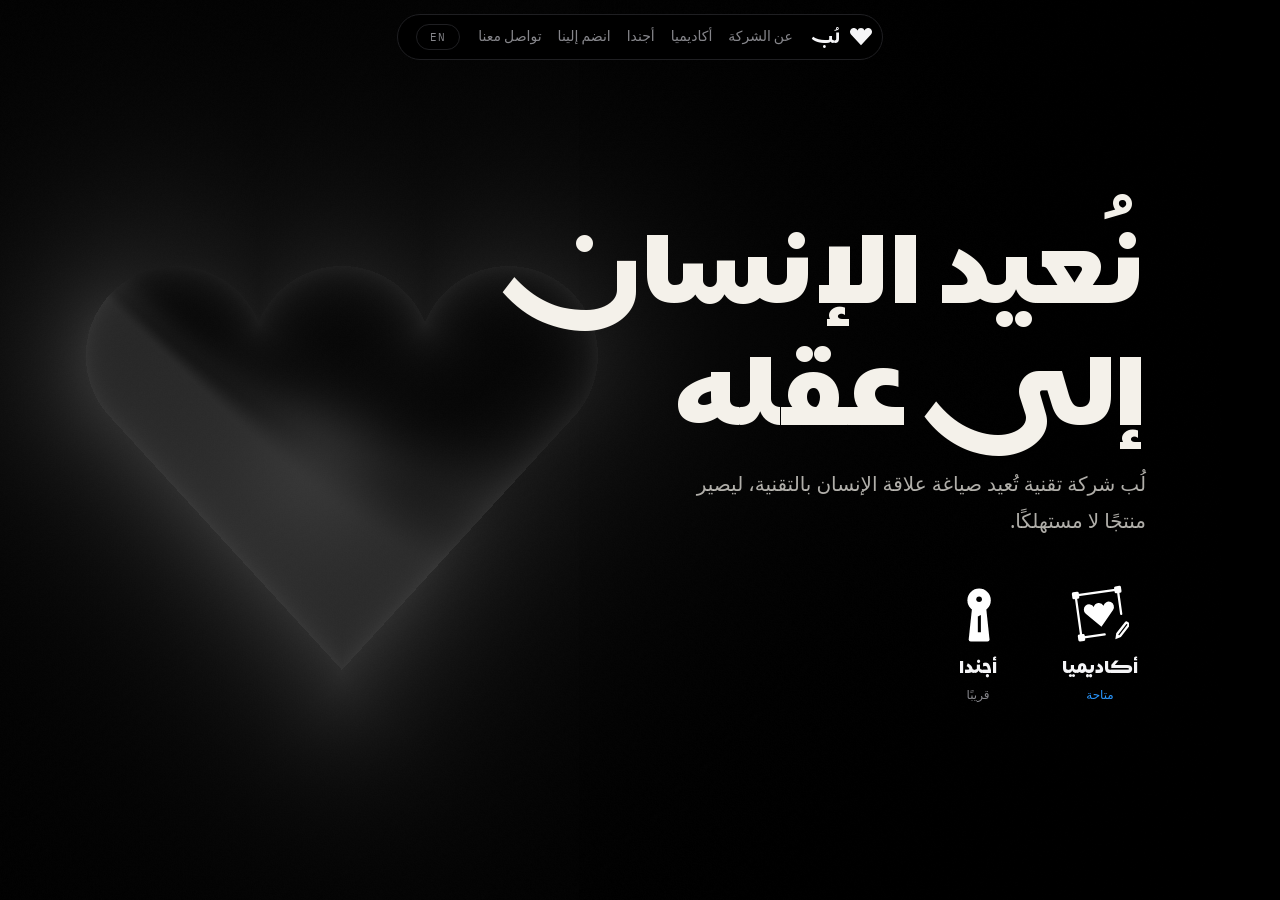
==== commit b4b9d911: "LOBE: the company site, rebuilt as pages on black The single decorated screen becomes a small site: " ====
--- a/index.html
+++ b/index.html
@@ -4,485 +4,41 @@
 <meta charset="utf-8">
 <meta name="viewport" content="width=device-width, initial-scale=1">
 <title>لُب — LOBE</title>
-<meta name="description" content="لُب — شركةٌ تقنيّة. نُعيد الإنسانَ إلى لُبّه، ليصير منتجًا لا مستهلكًا.">
+<meta name="description" content="لُب شركة تقنية سعودية. نُعيد الإنسان إلى عقله، ونُعيد صياغة علاقته بالتقنية ليصير منتجًا لا مستهلكًا.">
 <link rel="icon" href="favicon.svg" type="image/svg+xml">
+<link rel="stylesheet" href="assets/site.css">
+</head>
+<body data-page="home" data-title="لُب — LOBE" data-title-en="LOBE — لُب">
 
-<style>
-  /* ثلاثةُ أدوار، لا ثلاثُ زينات:
-     Heliopolis Heavy للعناوين وحدَها — وزنٌ واحد، وهو ما تملكه الهويّة.
-     Plex Arabic للمتن، فالثقيلُ لا يصلح للقراءة الطويلة.
-     Plex Mono للعناوين الصغيرة اللاتينيّة، ودورُه إعطاءُ نكهةٍ تقنيّة.
-     Newsreader للإنجليزيّة. وكلُّها محلّيّةٌ: الصفحةُ تعمل بلا إنترنت. */
-  @font-face{ font-family:"Heliopolis"; font-weight:800; font-display:block;
-    src:url("fonts/HT-Heliopolis-Heavy.woff2") format("woff2"); }
-  @font-face{ font-family:"PlexAR"; font-weight:400; font-display:swap;
-    src:url("fonts/PlexArabic-400.woff2") format("woff2"); }
-  @font-face{ font-family:"PlexAR"; font-weight:500; font-display:swap;
-    src:url("fonts/PlexArabic-500.woff2") format("woff2"); }
-  @font-face{ font-family:"PlexMono"; font-weight:400; font-display:swap;
-    src:url("fonts/PlexMono-400.woff2") format("woff2"); }
-  @font-face{ font-family:"Newsreader"; font-weight:400 700; font-display:block;
-    src:url("fonts/Newsreader.woff2") format("woff2"); }
+<header id="top"></header>
 
-  :root{
-    --paper:#fbfaf9; --ink:#171614; --dim:#8a867d; --line:#e6e3dd; --card:#ffffff;
-    --accent:#2f5e96;
-    --pad: clamp(18px, 4.5vw, 54px);
-    --max: 1180px;
-    --r: clamp(20px, 3.2vw, 40px);
-  }
-  @media (prefers-color-scheme: dark){
-    :root{ --paper:#100f0e; --ink:#f2f1ed; --dim:#6b6860; --line:#262521; --card:#1a1917; }
-  }
-
-  *{ box-sizing:border-box; }
-  html{ -webkit-text-size-adjust:100%; }
-  body{
-    margin:0; background:var(--paper); color:var(--ink);
-    font-family:"PlexAR","Newsreader",system-ui,sans-serif; font-weight:400;
-    font-size:16px; line-height:1.75; -webkit-font-smoothing:antialiased;
-    opacity:0; transition:opacity .45s ease;
-  }
-  body.ready{ opacity:1; }
-  html[lang="en"] body{ font-family:"Newsreader",serif; }
-
-  h1,h2,h3,.disp{
-    font-family:"Heliopolis","Newsreader",serif; font-weight:800;
-    line-height:1.14; letter-spacing:-.02em; margin:0;
-  }
-  html[lang="en"] h1, html[lang="en"] h2, html[lang="en"] h3, html[lang="en"] .disp{
-    font-family:"Newsreader",serif; font-weight:600; letter-spacing:-.025em;
-  }
-  .eyebrow{
-    font-family:"PlexMono",monospace; font-size:11px; letter-spacing:.22em;
-    text-transform:uppercase; color:var(--dim);
-  }
-  .wrap{ max-width:var(--max); margin:0 auto; padding-inline:var(--pad); }
-
-  /* ═══ شريطٌ كبسوليٌّ عائم ═══ */
-  .nav{ position:sticky; top:14px; z-index:40; display:flex; justify-content:center; pointer-events:none; }
-  .navin{
-    pointer-events:auto; display:flex; align-items:center; gap:18px;
-    background:color-mix(in srgb, var(--paper) 78%, transparent);
-    -webkit-backdrop-filter:blur(14px); backdrop-filter:blur(14px);
-    border:1px solid var(--line); border-radius:99px; padding:8px 10px 8px 18px;
-  }
-  .navin .mk{ width:22px; height:auto; color:var(--ink); display:block; }
-  .navin .nm{ font-family:"Heliopolis",serif; font-weight:800; font-size:15px; }
-  html[lang="en"] .navin .nm{ font-family:"Newsreader",serif; font-weight:600; }
-  .pill{
-    appearance:none; background:transparent; cursor:pointer; color:var(--dim);
-    border:1px solid var(--line); border-radius:99px; padding:5px 13px;
-    font-family:"PlexMono",monospace; font-size:11px; letter-spacing:.1em;
-    transition:color .18s, border-color .18s;
-  }
-  .pill:hover,.pill:focus-visible{ color:var(--ink); border-color:var(--dim); }
-  .pill:focus-visible{ outline:2px solid var(--accent); outline-offset:2px; }
-
-  /* ═══ البطل ═══ */
-  .hero{ display:grid; gap:clamp(26px,4vw,52px); align-items:center;
-         grid-template-columns:1fr; padding-block:clamp(46px,8vh,96px) clamp(30px,5vh,60px); }
-  @media (min-width:900px){ .hero{ grid-template-columns:1.05fr .95fr; } }
-  .hero h1{ font-size:clamp(38px,7.4vw,92px); }
-  .hero h1 .ln{ display:block; white-space:nowrap; }
-  .hero p{ margin:clamp(18px,2.6vh,28px) 0 0; max-width:34ch; color:var(--dim); font-size:clamp(15px,1.6vw,18px); }
-  .hero .eyebrow{ display:block; margin-bottom:clamp(16px,2.4vh,26px); }
-
-  .plate{ position:relative; overflow:hidden; border-radius:var(--r);
-          aspect-ratio:1/1; background:#4d7ab5; }
-  .plate canvas{ width:100%; height:100%; display:block; }
-
-  /* ═══ الفاصلُ الكبير ═══ */
-  .divider{ padding-block:clamp(34px,6vh,74px); display:flex; justify-content:center; }
-  .divider svg{ width:clamp(58px,7vw,96px); height:auto; color:var(--line); }
-
-  /* ═══ البِنتو ═══ */
-  .bento{ display:grid; gap:clamp(12px,1.6vw,20px); grid-template-columns:repeat(auto-fit,minmax(min(100%,260px),1fr)); }
-  .cell{
-    position:relative; overflow:hidden; border-radius:var(--r);
-    background:var(--card); border:1px solid var(--line);
-    padding:clamp(24px,3vw,36px); min-height:clamp(260px,34vh,340px);
-    display:flex; flex-direction:column; justify-content:flex-end; gap:8px;
-  }
-  .cell.fill{ background:#17161c; border-color:#17161c; color:#fbfaf9; }
-  .cell.fill .eyebrow, .cell.fill .sub{ color:rgba(251,250,249,.56); }
-  .cell.wide{ grid-column:1/-1; }
-  @media (min-width:900px){ .cell.wide{ grid-column:span 2; } }
-  .cell h3{ font-size:clamp(23px,2.6vw,31px); }
-  .cell .sub{ color:var(--dim); font-size:14.5px; }
-  .cell img{
-    position:absolute; width:clamp(130px,17vw,200px); height:auto;
-    top:clamp(-26px,-2vw,-14px); inset-inline-end:clamp(-22px,-1.6vw,-10px);
-    filter:drop-shadow(0 18px 34px rgba(0,0,0,.18));
-    pointer-events:none; user-select:none;
-  }
-
-  /* ═══ البيت ═══ */
-  .verse{
-    margin-top:clamp(16px,2.4vw,24px); border-radius:var(--r);
-    background:var(--ink); color:var(--paper);
-    padding:clamp(44px,8vw,96px) clamp(24px,5vw,64px); text-align:center;
-  }
-  .verse .bayt{ font-family:"Heliopolis",serif; font-weight:800; direction:rtl;
-    font-size:clamp(21px,3.6vw,42px); line-height:1.75; display:grid; gap:.08em; }
-  .verse mark{ background:none; color:var(--accent); }
-  .verse cite{ display:block; margin-top:clamp(22px,3vh,34px); font-style:normal;
-    font-family:"PlexMono",monospace; font-size:11px; letter-spacing:.2em;
-    color:color-mix(in srgb, var(--paper) 52%, transparent); }
-  .verse .gloss{ margin:18px auto 0; max-width:48ch; direction:ltr;
-    font-family:"Newsreader",serif; font-size:14.5px; line-height:1.7;
-    color:color-mix(in srgb, var(--paper) 62%, transparent); }
-  .verse .gloss em{ font-style:italic; }
-
-  /* ═══ الذيل ═══ */
-  footer{ padding-block:clamp(44px,7vh,88px) clamp(28px,4vh,44px); }
-  .foot{ display:flex; align-items:center; justify-content:space-between; gap:18px; flex-wrap:wrap;
-         border-top:1px solid var(--line); padding-top:22px;
-         font-family:"PlexMono",monospace; font-size:11px; letter-spacing:.14em; color:var(--dim); }
-  .swatches{ display:flex; align-items:center; gap:8px; }
-  .sw{ width:18px; height:18px; border-radius:99px; border:1px solid transparent;
-       padding:0; cursor:pointer; background:transparent; position:relative; }
-  .sw i{ position:absolute; inset:3px; border-radius:99px; display:block; }
-  .sw[aria-pressed="true"]{ border-color:var(--dim); }
-  .sw:focus-visible{ outline:2px solid var(--accent); outline-offset:2px; }
-
-  [hidden]{ display:none !important; }
-  @media (prefers-reduced-motion:reduce){ body{ transition:none; } }
-</style>
-</head>
-<body>
-
-<div class="nav"><div class="navin">
-  <svg class="mk" viewBox="-154.995 57.485 309.99 244.515" aria-hidden="true"><path d="M-140.75,148.39 A54.25,54.25 0 1,1 -50.37,91.6 A54.25,54.25 0 0,1 50.38,91.6 A54.25,54.25 0 1,1 140.75,148.39 L0,302 Z" fill="currentColor"/></svg>
-  <span class="nm" id="wm">لُب</span>
-  <button class="pill" id="lang" type="button">EN</button>
-</div></div>
-
-<main class="wrap">
-  <section class="hero">
-    <div>
-      <span class="eyebrow" id="eyebrow"></span>
-      <h1 id="h1"></h1>
-      <p id="lede"></p>
+<main class="one">
+  <!-- صفحة واحدة بلا تمرير: وصف الشركة السريع، وأيقونات منتجاتها -->
+  <div class="hero-dark full">
+    <canvas id="gl" aria-hidden="true"></canvas>
+    <div class="wrap hero">
+      <div>
+        <h1 data-lines="نُعيد الإنسان|إلى عقله" data-lines-en="We return people|to their mind"></h1>
+        <p class="lead" data-en="LOBE is a technology company that reshapes people's relationship with technology, so they become producers, not consumers.">لُب شركة تقنية تُعيد صياغة علاقة الإنسان بالتقنية، ليصير منتجًا لا مستهلكًا.</p>
+        <nav class="apps" aria-label="منتجاتنا">
+          <a class="app" href="academia.html">
+            <span class="icon academia" data-mark="academia"></span>
+            <span class="nm" data-en="Academia">أكاديميا</span>
+            <span class="st live" data-en="Live">متاحة</span>
+          </a>
+          <a class="app" href="agenda.html">
+            <span class="icon agenda" data-mark="agenda"></span>
+            <span class="nm" data-en="Agenda">أجندا</span>
+            <span class="st" data-en="Soon">قريبًا</span>
+          </a>
+        </nav>
+      </div>
     </div>
-    <div class="plate" aria-label="لُب"><canvas id="gl"></canvas></div>
-  </section>
-
-  <div class="divider">
-    <svg viewBox="-154.995 57.485 309.99 244.515" aria-hidden="true"><path d="M-140.75,148.39 A54.25,54.25 0 1,1 -50.37,91.6 A54.25,54.25 0 0,1 50.38,91.6 A54.25,54.25 0 1,1 140.75,148.39 L0,302 Z" fill="currentColor"/></svg>
   </div>
-
-  <div class="bento" id="bento"></div>
-
-  <section class="verse">
-    <p class="bayt" id="verse"></p>
-    <p class="gloss" id="gloss" hidden></p>
-    <cite id="cite"></cite>
-  </section>
 </main>
 
-<footer class="wrap">
-  <div class="foot">
-    <span id="cr">لُب</span>
-    <span class="swatches"><span id="swl">اللون</span><span id="sws"></span></span>
-  </div>
-</footer>
 
-<script src="mark-light.js"></script>
-<script>
-(function () {
-  'use strict';
-
-  /* ══════════════════════════════════════════════════════════
-     ١ · التطويلُ المحسوب
-     «صوت» تُطوِّل عناوينَها بحرف التطويل ليتساوى طولُ السطرَين.
-     هنا يُحسب العددُ بالقياس لا باليد: تُعرف المواضعُ الصالحة
-     (حرفٌ يتّصل بما بعده)، ثمّ يُزاد التطويلُ حتى يبلغ السطرُ
-     عرضَ أطولِ إخوته. فالضبطُ يصحّ مهما تغيّر الخطُّ أو المقاس.
-     ══════════════════════════════════════════════════════════ */
-  var NOJOIN = 'ادذرزوؤأإآةىءٱ';           /* حروفٌ لا تتّصل بما بعدها */
-  function isAr(c){ return c >= 'ء' && c <= 'ي'; }
-  function sites(s){
-    var out = [], i;
-    for (i = 0; i < s.length - 1; i++){
-      if (!isAr(s[i]) || NOJOIN.indexOf(s[i]) >= 0) continue;
-      if (!isAr(s[i+1])) continue;
-      out.push(i + 1);
-    }
-    return out;
-  }
-  function stretch(s, n){
-    if (n <= 0) return s;
-    var p = sites(s);
-    if (!p.length) return s;
-    var add = new Array(p.length).fill(0), i;
-    for (i = 0; i < n; i++) add[i % p.length]++;
-    var out = '', k = 0, j;
-    for (i = 0; i < s.length; i++){
-      out += s[i];
-      if (k < p.length && p[k] === i + 1){
-        for (j = 0; j < add[k]; j++) out += 'ـ';
-        k++;
-      }
-    }
-    return out;
-  }
-  function justify(host, lines){
-    host.innerHTML = '';
-    var spans = [], i;
-    for (i = 0; i < lines.length; i++){
-      var sp = document.createElement('span');
-      sp.className = 'ln'; sp.textContent = lines[i];
-      host.appendChild(sp); spans.push(sp);
-    }
-    if (document.documentElement.lang !== 'ar') return;
-    var target = 0;
-    for (i = 0; i < spans.length; i++) target = Math.max(target, spans[i].offsetWidth);
-    for (i = 0; i < spans.length; i++){
-      var n = 0, guard = 0;
-      while (spans[i].offsetWidth < target - 2 && guard++ < 60){
-        n++; spans[i].textContent = stretch(lines[i], n);
-        if (spans[i].offsetWidth > target + 6){        /* تجاوزَ، فيُرَدُّ خطوة */
-          n--; spans[i].textContent = stretch(lines[i], n); break;
-        }
-      }
-    }
-  }
-
-  /* ══ ٢ · ضوءُ المعلَم (د٤) ولحظةُ بنائه ══ */
-  var R = 54.25, CY = 111.735, CXS = [-100.75, 0, 100.75];
-  var TIP = [0, 302], LP = [-140.75, 148.39], RP = [140.75, 148.39];
-  var BOXCY = 179.7425, BOXS = 309.99;
-  var still = window.matchMedia && window.matchMedia('(prefers-reduced-motion: reduce)').matches;
-
-  var LUT = (function(){
-    var P = window.MARK_RAMP, st = [], T = new Uint8Array(768), i, j, k, t, a, b;
-    for (i = 0; i < P.length; i++)
-      st.push([parseInt(P[i].slice(1,3),16), parseInt(P[i].slice(3,5),16), parseInt(P[i].slice(5,7),16)]);
-    for (i = 0; i < 256; i++){
-      k = i/255*(st.length-1); j = k|0; t = k-j;
-      a = st[j]; b = st[Math.min(st.length-1, j+1)];
-      T[i*3]=a[0]+(b[0]-a[0])*t; T[i*3+1]=a[1]+(b[1]-a[1])*t; T[i*3+2]=a[2]+(b[2]-a[2])*t;
-    }
-    return T;
-  })();
-  function h2(x,y){ var h=Math.imul(x,374761393)+Math.imul(y,668265263)|0;
-    h=Math.imul(h^h>>>13,1274126177); return ((h^h>>>16)>>>0)/4294967295; }
-  function vn(x,y){ var xi=Math.floor(x),yi=Math.floor(y),xf=x-xi,yf=y-yi;
-    var u=xf*xf*(3-2*xf),v=yf*yf*(3-2*yf);
-    var a=h2(xi,yi),b=h2(xi+1,yi),c=h2(xi,yi+1),d=h2(xi+1,yi+1);
-    return a+(b-a)*u+(c-a)*v+(a-b-c+d)*u*v; }
-  function fbm(x,y,o){ var s=0,am=.5,f=1,i; for(i=0;i<o;i++){s+=am*vn(x*f,y*f);f*=2;am*=.5;} return s; }
-
-  var HF=null, HN=0, PLATE='#4d7ab5', AMP=0.020, SP=0.38;
-  var lightCv = document.createElement('canvas'), lctx = lightCv.getContext('2d');
-  var LN = 0, LIMG, NX, NY, PH;
-  function paintLight(t, n){
-    if (n !== LN){
-      LN = n; lightCv.width = lightCv.height = n; LIMG = lctx.createImageData(n,n);
-      NX = new Float32Array(n*n); NY = new Float32Array(n*n); PH = new Float32Array(n*n);
-      for (var y=0;y<n;y++) for (var x=0;x<n;x++){
-        var i=y*n+x,u=x/n,v=y/n;
-        NX[i]=fbm(u*2.6+3.1,v*2.6+7.7,3)-0.5;
-        NY[i]=fbm(u*2.6+19.4,v*2.6+1.2,3)-0.5;
-        PH[i]=fbm(u*1.3+41,v*1.3+5,2)*6.283;
-      }
-    }
-    if (!HF) return;
-    var D=LIMG.data, hn=HN, T=LUT;
-    for (var y2=0;y2<n;y2++){ var v2=y2/n;
-      for (var x2=0;x2<n;x2++){
-        var i2=y2*n+x2, u2=x2/n;
-        var a = still ? 0 : AMP*Math.sin(t*SP+PH[i2]);
-        var su=u2+NX[i2]*a, sv=v2+NY[i2]*a;
-        var fx=su*hn-0.5, fy=sv*hn-0.5, x0=fx|0, y0=fy|0, tx=fx-x0, ty=fy-y0;
-        if(x0<0)x0=0; else if(x0>hn-2)x0=hn-2;
-        if(y0<0)y0=0; else if(y0>hn-2)y0=hn-2;
-        var o=y0*hn+x0;
-        var h=(HF[o]*(1-tx)+HF[o+1]*tx)*(1-ty)+(HF[o+hn]*(1-tx)+HF[o+hn+1]*tx)*ty;
-        var k=h*255|0; if(k<0)k=0; else if(k>255)k=255; k*=3;
-        var q=i2*4; D[q]=T[k]; D[q+1]=T[k+1]; D[q+2]=T[k+2]; D[q+3]=255;
-      }
-    }
-    lctx.putImageData(LIMG,0,0);
-  }
-
-  var cv = document.getElementById('gl'), ctx = cv.getContext('2d'), T0 = -1;
-  function drawPlate(ms){
-    var r = cv.getBoundingClientRect(); if (!r.width) return;
-    var dpr = Math.min(2, window.devicePixelRatio || 1);
-    var W = Math.round(r.width*dpr), H = Math.round(r.height*dpr);
-    if (cv.width !== W || cv.height !== H){ cv.width = W; cv.height = H; }
-    if (T0 < 0) T0 = ms;
-    var e = still ? 99 : (ms - T0)/1000, side = Math.min(W, H);
-    var lit = e < 2.9 ? 0 : Math.min(1, (e-2.9)/1.2);
-    if (lit > 0) paintLight(ms*0.001, Math.min(360, side));
-
-    ctx.setTransform(1,0,0,1,0,0); ctx.globalAlpha = 1;
-    ctx.fillStyle = PLATE; ctx.fillRect(0,0,W,H);
-    if (lit > 0){
-      ctx.globalAlpha = lit;
-      ctx.drawImage(lightCv, (W-side)/2, (H-side)/2, side, side);
-      ctx.globalAlpha = 1;
-    }
-    if (lit >= 1) return;
-
-    var s = side*0.55/BOXS, fade = 1-lit, i, a;
-    ctx.save();
-    ctx.translate(W/2, H/2 - s*BOXCY);
-    ctx.scale(s, s);
-    ctx.lineJoin='round'; ctx.lineCap='round';
-    ctx.strokeStyle='#fff'; ctx.fillStyle='#fff';
-    for (i = 0; i < 3; i++){
-      a = Math.min(1, Math.max(0, (e - i*0.44)/0.6));
-      if (a <= 0) continue;
-      ctx.lineWidth = 2.6; ctx.globalAlpha = 0.40*fade;
-      ctx.beginPath(); ctx.arc(CXS[i], CY, R, -Math.PI/2, -Math.PI/2 + a*6.2832); ctx.stroke();
-      ctx.globalAlpha = 0.85*fade;
-      ctx.beginPath(); ctx.arc(CXS[i], CY, 3.6, 0, 6.2832); ctx.fill();
-    }
-    if (e > 1.8){
-      var g = Math.min(1, (e-1.8)/0.85);
-      ctx.globalAlpha = 0.85*fade; ctx.lineWidth = 3.2;
-      ctx.beginPath();
-      ctx.moveTo(LP[0],LP[1]); ctx.lineTo(LP[0]+(TIP[0]-LP[0])*g, LP[1]+(TIP[1]-LP[1])*g);
-      ctx.moveTo(RP[0],RP[1]); ctx.lineTo(RP[0]+(TIP[0]-RP[0])*g, RP[1]+(TIP[1]-RP[1])*g);
-      ctx.stroke();
-    }
-    ctx.restore(); ctx.globalAlpha = 1;
-  }
-  var raf = 0, lastF = 0;
-  function loop(ms){ if (ms - lastF > 32){ lastF = ms; drawPlate(ms); } raf = requestAnimationFrame(loop); }
-  function start(){ if (!raf && HF) raf = requestAnimationFrame(loop); }
-  function stop(){ if (raf){ cancelAnimationFrame(raf); raf = 0; } }
-  document.addEventListener('visibilitychange', function(){ if (document.hidden) stop(); else start(); });
-
-  (function(){
-    var im = new Image();
-    im.onload = function(){
-      var n = im.naturalWidth, c = document.createElement('canvas');
-      c.width = c.height = n;
-      var x = c.getContext('2d'); x.drawImage(im,0,0);
-      var d = x.getImageData(0,0,n,n).data, i;
-      HF = new Float32Array(n*n);
-      for (i=0;i<n*n;i++) HF[i] = d[i*4]/255;
-      HN = n;
-      var kc = d[0]*3;
-      PLATE = 'rgb('+LUT[kc]+','+LUT[kc+1]+','+LUT[kc+2]+')';
-      document.querySelector('.plate').style.background = PLATE;
-      T0 = -1; start();
-    };
-    im.src = window.MARK_FIELD;
-  })();
-
-  /* ══ ٣ · اللون ══ */
-  var ACC = [['#2f5e96','#7fa9d8'],['#b4543c','#e0917a'],['#5c6b3c','#a3b47a'],
-             ['#3b3f7a','#8c91d2'],['#8f5a2a','#d09a5f'],['#7a3340','#c67a86']];
-  var dark = window.matchMedia && window.matchMedia('(prefers-color-scheme: dark)').matches;
-  function applyAcc(i, remember){
-    document.documentElement.style.setProperty('--accent', ACC[i][dark?1:0]);
-    var b = document.querySelectorAll('.sw'), j;
-    for (j=0;j<b.length;j++) b[j].setAttribute('aria-pressed', String(j===i));
-    if (remember){ try{ localStorage.setItem('lobe-acc', String(i)); }catch(e){} }
-  }
-  (function(){
-    var host = document.getElementById('sws'), i, b, s;
-    for (i=0;i<ACC.length;i++){
-      b = document.createElement('button');
-      b.className='sw'; b.type='button'; b.setAttribute('data-i', String(i));
-      s = document.createElement('i'); s.style.background = ACC[i][dark?1:0];
-      b.appendChild(s);
-      b.addEventListener('click', function(){ applyAcc(+this.getAttribute('data-i'), true); });
-      host.appendChild(b);
-    }
-  })();
-
-  /* ══ ٤ · اللغة. والبيتُ يبقى عربيًّا: هو الأثرُ لا الترجمة ══ */
-  var BAYT = ['وإنَّ لِساناً لم تُعِنْهُ لُبابةٌ', 'كحاطبِ ليلٍ يجمعُ الرَّذْلَ حاطبُهْ'];
-  var AR = {
-    t:'لُب — LOBE', wm:'لُب', btn:'EN', alt:'English', cr:'لُب — ٢٠٢٦', swl:'اللون',
-    eyebrow:'A TECHNOLOGY COMPANY',
-    h1:['نُعيد الإنسان','إلى عقله'],
-    lede:'ونُعيد صياغةَ علاقته بالتقنية ليصير منتجًا لا مستهلكًا.',
-    cite:'ابن الدُّمَينة', gloss:'',
-    cells:[
-      {k:'alu',     e:'٠١', n:'أكاديميا', s:'منصّةُ العلم',   fill:true },
-      {k:'copper',  e:'٠٢', n:'أجندا',    s:'منصّةُ العمل',   fill:false },
-      {k:'iris',    e:'٠٣', n:'أثينا',    s:'منصّةُ القراءة', fill:false },
-      {k:'ceramic', e:'لُب', n:'منتجًا لا مستهلكًا', s:'ثلاثُ منصّاتٍ من أصلٍ واحد', fill:true, wide:true }
-    ]
-  };
-  var EN = {
-    t:'LOBE — لُب', wm:'LOBE', btn:'ع', alt:'العربيّة', cr:'LOBE — 2026', swl:'ACCENT',
-    eyebrow:'A TECHNOLOGY COMPANY',
-    h1:['We return people','to their mind'],
-    lede:'And reshape their relationship with technology, so they become producers, not consumers.',
-    cite:'Ibn al-Dumayna',
-    gloss:'A tongue unaided by <em>lubāba</em> — the kernel of the mind — gathers firewood by night, and hauls home whatever is worthless.',
-    cells:[
-      {k:'alu',     e:'01',   n:'Academia', s:'The platform for knowledge', fill:true },
-      {k:'copper',  e:'02',   n:'Agenda',   s:'The platform for work',      fill:false },
-      {k:'iris',    e:'03',   n:'Athena',   s:'The platform for reading',   fill:false },
-      {k:'ceramic', e:'LOBE', n:'Producers, not consumers', s:'Three platforms from one root', fill:true, wide:true }
-    ]
-  };
-  function el(id){ return document.getElementById(id); }
-  function set(lang, remember){
-    var isArL = lang !== 'en', D = isArL ? AR : EN, i, h = '';
-    document.documentElement.lang = isArL ? 'ar' : 'en';
-    document.documentElement.dir  = isArL ? 'rtl' : 'ltr';
-    document.title = D.t;
-    el('wm').textContent = D.wm; el('cr').textContent = D.cr; el('swl').textContent = D.swl;
-    el('lang').textContent = D.btn; el('lang').setAttribute('aria-label', D.alt);
-    el('eyebrow').textContent = D.eyebrow;
-    el('lede').textContent = D.lede;
-    el('cite').textContent = D.cite;
-    if (D.gloss){ el('gloss').innerHTML = D.gloss; el('gloss').removeAttribute('hidden'); }
-    else el('gloss').setAttribute('hidden','');
-    for (i = 0; i < D.cells.length; i++){
-      var c = D.cells[i];
-      h += '<article class="cell' + (c.fill?' fill':'') + (c.wide?' wide':'') + '">'
-         + '<img src="img/mark-' + c.k + '.webp" alt="" loading="lazy" decoding="async">'
-         + '<span class="eyebrow">' + c.e + '</span>'
-         + '<h3>' + c.n + '</h3><p class="sub">' + c.s + '</p></article>';
-    }
-    el('bento').innerHTML = h;
-    justify(el('h1'), D.h1);
-    justify(el('verse'), BAYT);
-    if (remember){ try{ localStorage.setItem('lobe-lang', isArL?'ar':'en'); }catch(e){} }
-  }
-  var sv=null, sa=null;
-  try{ sv=localStorage.getItem('lobe-lang'); sa=localStorage.getItem('lobe-acc'); }catch(e){}
-  applyAcc(sa !== null && ACC[+sa] ? +sa : 0, false);
-  set(sv === 'en' ? 'en' : 'ar', false);
-  el('lang').addEventListener('click', function(){
-    set(document.documentElement.lang === 'ar' ? 'en' : 'ar', true);
-  });
-
-  var rt = 0;
-  window.addEventListener('resize', function(){
-    clearTimeout(rt);
-    rt = setTimeout(function(){
-      justify(el('h1'), (document.documentElement.lang === 'ar' ? AR : EN).h1);
-      justify(el('verse'), BAYT);
-    }, 180);
-  });
-
-  /* التطويلُ يُقاس بعد وصول الخطّ، وإلّا ضُبط على خطّ النظام ثمّ قفز */
-  var shown = false;
-  function reveal(){
-    if (shown) return;
-    shown = true;
-    var D = document.documentElement.lang === 'ar' ? AR : EN;
-    justify(el('h1'), D.h1); justify(el('verse'), BAYT);
-    document.body.classList.add('ready');
-    T0 = -1; start();
-  }
-  if (document.fonts && document.fonts.ready){
-    document.fonts.ready.then(reveal, reveal);
-    setTimeout(reveal, 2500);
-  } else { setTimeout(reveal, 200); }
-})();
-</script>
+<script src="assets/site.js"></script>
+<script src="assets/plate.js"></script>
 </body>
 </html>
--- a/assets/site.css
+++ b/assets/site.css
@@ -0,0 +1,254 @@
+/* لُب — الأنماط المشتركة لكل الصفحات.
+   ثلاثة أدوار للخط: Heliopolis للعناوين، Plex Arabic للمتن، Plex Mono للتسميات الصغيرة.
+   Newsreader للإنجليزية. كلها محلية فالموقع يعمل بلا إنترنت. */
+@font-face{ font-family:"Heliopolis"; font-weight:800; font-display:block;
+  src:url("../fonts/HT-Heliopolis-Heavy.woff2") format("woff2"); }
+@font-face{ font-family:"PlexAR"; font-weight:400; font-display:swap;
+  src:url("../fonts/PlexArabic-400.woff2") format("woff2"); }
+@font-face{ font-family:"PlexAR"; font-weight:500; font-display:swap;
+  src:url("../fonts/PlexArabic-500.woff2") format("woff2"); }
+@font-face{ font-family:"PlexMono"; font-weight:400; font-display:swap;
+  src:url("../fonts/PlexMono-400.woff2") format("woff2"); }
+@font-face{ font-family:"Newsreader"; font-weight:400 700; font-display:block;
+  src:url("../fonts/Newsreader.woff2") format("woff2"); }
+
+:root{
+  /* أسود كامل على طريقة Apple: أرض سوداء، ونص أبيض، ورمادي هادئ للثانوي، وبطاقات أفتح قليلًا */
+  color-scheme:dark;
+  --paper:#000000; --paper-2:#0b0b0c; --ink:#f5f5f7; --dim:#86868b; --line:#1f1f22; --card:#111113;
+  --accent:#2997ff; --accent-ink:#ffffff;
+  --academia:#1f5f63; --agenda:#3fc493;
+  --pad: clamp(18px, 4.5vw, 54px);
+  --max: 1120px;
+  --r: clamp(18px, 2.6vw, 32px);
+}
+
+*{ box-sizing:border-box; }
+html{ -webkit-text-size-adjust:100%; scroll-behavior:smooth; }
+body{
+  margin:0; background:var(--paper); color:var(--ink);
+  font-family:"PlexAR","Newsreader",system-ui,sans-serif; font-weight:400;
+  font-size:17px; line-height:1.85; -webkit-font-smoothing:antialiased;
+  opacity:0; transition:opacity .4s ease;
+}
+body.ready{ opacity:1; }
+html[lang="en"] body{ font-family:"Newsreader",serif; font-size:18px; line-height:1.7; }
+
+h1,h2,h3,.disp{ font-family:"Heliopolis","Newsreader",serif; font-weight:800;
+  line-height:1.25; letter-spacing:0; margin:0; text-wrap:balance;
+  /* الكشيدة المرسومة في الخط نفسه: نهايات ممطوطة (swsh) بدل حرف التطويل */
+  font-feature-settings:"swsh" 1; }
+html[lang="en"] h1, html[lang="en"] h2, html[lang="en"] h3, html[lang="en"] .disp{
+  font-family:"Newsreader",serif; font-weight:600; letter-spacing:-.025em; font-feature-settings:normal; }
+p{ margin:0; }
+a{ color:inherit; }
+.wrap{ max-width:var(--max); margin:0 auto; padding-inline:var(--pad); }
+.eyebrow{ font-family:"PlexMono",monospace; font-size:11.5px; letter-spacing:.2em;
+  text-transform:uppercase; color:var(--dim); display:block; }
+html[lang="ar"] .eyebrow.ar{ font-family:"PlexAR",sans-serif; letter-spacing:0; font-size:14px; font-weight:500; }
+.dim{ color:var(--dim); }
+.lead{ font-size:clamp(17px,1.9vw,20px); color:var(--dim); max-width:58ch; }
+.more{ display:inline-flex; align-items:center; gap:.5em; color:var(--accent); text-decoration:none;
+  font-weight:500; border-bottom:1px solid transparent; transition:border-color .2s; }
+.more:hover{ border-color:currentColor; }
+.more::after{ content:"←"; font-family:"PlexMono",monospace; }
+html[lang="en"] .more::after{ content:"→"; }
+:focus-visible{ outline:2px solid var(--accent); outline-offset:3px; border-radius:4px; }
+
+/* ═══ الترويسة: شريط كبسولي عائم، كما في النسخة السابقة ═══ */
+.nav{ position:fixed; top:14px; inset-inline:0; z-index:50; display:flex; justify-content:center; pointer-events:none; padding-inline:12px; }
+.navin{ pointer-events:auto; position:relative; display:flex; align-items:center; gap:18px;
+  background:color-mix(in srgb, var(--paper) 78%, transparent);
+  -webkit-backdrop-filter:blur(14px); backdrop-filter:blur(14px);
+  border:1px solid var(--line); border-radius:99px; padding:8px 10px 8px 18px; }
+html[dir="ltr"] .navin{ padding:8px 18px 8px 10px; }
+.brand{ display:flex; align-items:center; gap:10px; text-decoration:none; color:var(--ink); }
+.navin .mk{ width:22px; display:block; color:var(--ink); }
+.navin .mk svg, .foot .brand i svg{ width:100%; height:auto; display:block; }
+.navin .nm, .brand span{ font-family:"Heliopolis",serif; font-weight:800; font-size:15px; font-feature-settings:"swsh" 1; }
+html[lang="en"] .navin .nm, html[lang="en"] .brand span{ font-family:"Newsreader",serif; font-weight:600; font-feature-settings:normal; }
+.links{ display:flex; gap:16px; align-items:center; }
+.links a{ text-decoration:none; color:var(--dim); font-size:14px; transition:color .15s; white-space:nowrap; }
+.links a:hover, .links a[aria-current="page"]{ color:var(--ink); }
+.pill{ appearance:none; background:transparent; cursor:pointer; color:var(--dim);
+  border:1px solid var(--line); border-radius:99px; padding:5px 13px;
+  font-family:"PlexMono",monospace; font-size:11px; letter-spacing:.1em; transition:color .18s, border-color .18s; }
+.pill:hover{ color:var(--ink); border-color:var(--dim); }
+html[lang="ar"] .pill.menu{ font-family:"PlexAR",sans-serif; font-size:12.5px; letter-spacing:0; }
+.menu{ display:none; }
+@media (max-width:820px){
+  .menu{ display:inline-flex; }
+  .links{ position:absolute; top:calc(100% + 8px); inset-inline:0; flex-direction:column; align-items:stretch; gap:0;
+    background:color-mix(in srgb, var(--paper) 92%, transparent); -webkit-backdrop-filter:blur(14px); backdrop-filter:blur(14px);
+    border:1px solid var(--line); border-radius:20px; padding:6px 16px;
+    transform:translateY(-6px); opacity:0; pointer-events:none; transition:.2s; }
+  .links.open{ transform:none; opacity:1; pointer-events:auto; }
+  .links a{ padding:11px 0; font-size:16px; }
+  .links a + a{ border-top:1px solid var(--line); }
+}
+/* الصفحات الداخلية تبدأ تحت الشريط العائم */
+main{ padding-top:76px; }
+main.one{ padding-top:0; }
+
+/* ═══ الأقسام ═══ */
+section{ padding-block:clamp(56px,9vh,112px); }
+section + section{ border-top:1px solid var(--line); }
+.sec-head{ display:grid; gap:14px; margin-bottom:clamp(28px,4vh,48px); max-width:760px; }
+.sec-head h2{ font-size:clamp(30px,4.4vw,52px); }
+
+/* البطل: أرض سوداء، والمعلَم الضوئي كبيرٌ فيها كأنه منها */
+.hero-dark{ position:relative; overflow:hidden; background:#000; color:#f4f1ea;
+  min-height:clamp(560px, calc(100svh - 64px), 920px); display:flex; align-items:center; }
+.hero-dark canvas{ position:absolute; inset:0; width:100%; height:100%; display:block; opacity:1; }
+.hero-dark::after{ content:""; position:absolute; inset:0; pointer-events:none;
+  background:linear-gradient(to left, rgba(0,0,0,.55), rgba(0,0,0,0) 55%); }
+html[dir="ltr"] .hero-dark::after{ background:linear-gradient(to right, rgba(0,0,0,.55), rgba(0,0,0,0) 55%); }
+@media (max-width:900px){ .hero-dark{ align-items:flex-start; }
+  .hero-dark::after{ background:linear-gradient(to bottom, rgba(0,0,0,.6), rgba(0,0,0,0) 55%) !important; } }
+.hero{ position:relative; z-index:1; width:100%; padding-block:clamp(48px,10vh,120px); }
+.hero h1{ font-size:clamp(44px,7.6vw,104px); }
+.hero h1 .ln{ display:block; white-space:nowrap; }
+.hero .lead{ margin-top:clamp(18px,2.6vh,28px); max-width:38ch; color:rgba(244,241,234,.72); }
+.hero .eyebrow{ margin-bottom:clamp(16px,2.4vh,24px); color:rgba(244,241,234,.55); }
+
+/* رسالتنا — على طريقة ثمانية: عنوان واضح وفقرة واحدة */
+.mission{ text-align:center; }
+.mission .inner{ max-width:900px; margin:0 auto; display:grid; gap:20px; justify-items:center; }
+.mission h2{ font-size:clamp(30px,4.6vw,54px); }
+.mission p{ color:var(--dim); font-size:clamp(17px,1.8vw,19.5px); }
+
+/* شريط الأرقام */
+.stats{ display:grid; grid-template-columns:repeat(auto-fit,minmax(min(100%,180px),1fr));
+  border-top:1px solid var(--line); border-bottom:1px solid var(--line); }
+.stat{ padding:clamp(24px,3.5vw,40px) 12px; text-align:center; display:grid; gap:4px; }
+.stat + .stat{ border-inline-start:1px solid var(--line); }
+@media (max-width:560px){ .stats{ grid-template-columns:1fr 1fr; }
+  .stat + .stat{ border-inline-start:0; } .stat:nth-child(even){ border-inline-start:1px solid var(--line); }
+  .stat:nth-child(n+3){ border-top:1px solid var(--line); } }
+.stat b{ font-family:"Heliopolis","Newsreader",serif; font-feature-settings:normal; font-weight:800; font-size:clamp(36px,5vw,58px); line-height:1.1; }
+html[lang="en"] .stat b{ font-family:"Newsreader",serif; font-weight:600; }
+.stat span{ color:var(--dim); font-size:15px; }
+.stats-note{ margin-top:14px; font-size:13px; color:var(--dim); text-align:center; }
+
+/* المنصات */
+.platforms{ display:grid; gap:clamp(16px,2vw,24px); }
+.plat{ display:grid; gap:clamp(20px,3vw,40px); align-items:center; grid-template-columns:1fr;
+  background:var(--card); border:1px solid var(--line); border-radius:var(--r);
+  padding:clamp(26px,4vw,52px); text-decoration:none; color:inherit; transition:border-color .2s, transform .2s; }
+a.plat:hover{ border-color:var(--dim); transform:translateY(-2px); }
+@media (min-width:760px){ .plat{ grid-template-columns:auto 1fr auto; } }
+.plat .logo{ width:clamp(78px,9vw,112px); aspect-ratio:1/1; border-radius:22%;
+  display:grid; place-items:center; color:#fff; }
+.plat .logo svg{ width:62%; height:auto; display:block; }
+.plat .logo.academia{ background:var(--academia); }
+.plat .logo.agenda{ background:#0f2a22; }
+.plat h3{ font-size:clamp(28px,3.4vw,40px); display:flex; align-items:center; gap:14px; flex-wrap:wrap; }
+.plat .what{ font-size:clamp(16px,1.6vw,18px); color:var(--dim); margin-top:10px; max-width:56ch; }
+.plat .sub{ margin-top:8px; font-size:14.5px; color:var(--dim); }
+.badge{ font-family:"PlexAR","Newsreader",sans-serif; font-weight:500; font-size:12.5px; letter-spacing:0;
+  border-radius:99px; padding:3px 11px; border:1px solid var(--line); color:var(--dim); line-height:1.6; }
+.badge.live{ background:var(--accent); border-color:var(--accent); color:var(--accent-ink); }
+.plat .go{ font-family:"PlexMono",monospace; font-size:22px; color:var(--dim); }
+html[lang="ar"] .plat .go{ transform:scaleX(-1); }
+
+/* الدستور */
+.values{ list-style:none; margin:0; padding:0; display:grid;
+  grid-template-columns:repeat(auto-fit,minmax(min(100%,300px),1fr)); gap:0;
+  border-top:1px solid var(--line); }
+.values li{ padding:clamp(22px,3vw,34px) 0; border-bottom:1px solid var(--line); display:grid; gap:8px;
+  padding-inline-end:clamp(12px,3vw,40px); }
+.values .n{ font-family:"PlexMono",monospace; font-size:12px; color:var(--accent); letter-spacing:.1em; }
+.values h3{ font-size:clamp(21px,2.2vw,26px); }
+.values p{ color:var(--dim); font-size:16px; }
+
+/* البيت */
+.verse{ border-radius:var(--r); background:var(--card); border:1px solid var(--line); color:var(--ink);
+  padding:clamp(48px,8vw,100px) clamp(24px,5vw,64px); text-align:center; }
+.verse .bayt{ font-family:"Heliopolis",serif; font-weight:800; direction:rtl; font-feature-settings:"swsh" 1;
+  font-size:clamp(21px,3.4vw,40px); line-height:1.8; display:grid; gap:.08em; }
+.verse cite{ display:block; margin-top:clamp(20px,3vh,32px); font-style:normal;
+  font-family:"PlexMono",monospace; font-size:11.5px; letter-spacing:.2em;
+  color:var(--dim); }
+.verse .gloss{ margin:18px auto 0; max-width:50ch; direction:ltr; font-family:"Newsreader",serif;
+  font-size:15px; line-height:1.7; color:var(--dim); }
+
+/* الطموح */
+.horizon{ display:grid; gap:14px; max-width:720px; }
+.horizon h2{ font-size:clamp(26px,3.4vw,40px); }
+
+/* صفحات داخلية */
+.page-hero{ padding-block:clamp(56px,10vh,120px) clamp(36px,6vh,72px); display:grid; gap:20px; }
+.page-hero h1{ font-size:clamp(38px,6vw,76px); max-width:18ch; }
+.page-hero .lead{ max-width:60ch; }
+.page-hero .logo{ width:84px; aspect-ratio:1/1; border-radius:22%; display:grid; place-items:center; color:#fff; }
+.page-hero .logo svg{ width:62%; height:auto; }
+.page-hero .logo.academia{ background:var(--academia); }
+.page-hero .logo.agenda{ background:#0f2a22; }
+.prose{ max-width:68ch; display:grid; gap:1.1em; font-size:clamp(17px,1.7vw,18.5px); }
+.prose h2{ font-size:clamp(26px,3vw,36px); margin-top:1.2em; }
+.prose p{ color:#d2d2d7; }
+.cols{ display:grid; gap:clamp(16px,2vw,24px); grid-template-columns:repeat(auto-fit,minmax(min(100%,260px),1fr)); }
+.box{ background:var(--card); border:1px solid var(--line); border-radius:calc(var(--r) * .7);
+  padding:clamp(22px,2.8vw,32px); display:grid; gap:8px; align-content:start; }
+.box h3{ font-size:22px; }
+.box p{ color:var(--dim); font-size:16px; }
+.steps{ counter-reset:s; list-style:none; margin:0; padding:0; display:grid; gap:0; border-top:1px solid var(--line); }
+.steps li{ counter-increment:s; display:grid; grid-template-columns:56px 1fr; gap:12px; padding:22px 0;
+  border-bottom:1px solid var(--line); }
+.steps li::before{ content:counter(s, arabic-indic); font-family:"Heliopolis",serif; font-weight:800;
+  font-size:28px; color:var(--accent); line-height:1.2; }
+html[lang="en"] .steps li::before{ content:counter(s, decimal-leading-zero); font-family:"PlexMono",monospace; font-size:18px; }
+.steps h3{ font-size:20px; }
+.steps p{ color:var(--dim); font-size:16px; margin-top:4px; }
+.cta{ display:flex; gap:12px; flex-wrap:wrap; margin-top:8px; }
+.btn{ display:inline-flex; align-items:center; gap:.5em; text-decoration:none; border-radius:99px;
+  padding:11px 22px; font-weight:500; font-size:16px; border:1px solid var(--ink); color:var(--ink); }
+.btn.solid{ background:var(--ink); color:#000; }
+.btn[aria-disabled="true"]{ opacity:.5; pointer-events:none; }
+.placeholder{ border:1.5px dashed var(--line); border-radius:calc(var(--r) * .7); padding:clamp(22px,3vw,34px);
+  color:var(--dim); display:grid; gap:6px; }
+.placeholder b{ color:var(--ink); font-weight:500; }
+
+/* ═══ الذيل — صف روابط مثل ثمانية ═══ */
+footer{ border-top:1px solid var(--line); padding-block:clamp(36px,6vh,64px) 28px; margin-top:clamp(40px,6vh,80px); }
+.foot{ display:grid; gap:22px; }
+.foot .row1{ display:flex; align-items:center; justify-content:space-between; gap:18px; flex-wrap:wrap; }
+.foot nav{ display:flex; flex-wrap:wrap; gap:10px 24px; }
+.foot nav a{ text-decoration:none; color:var(--dim); font-size:15px; }
+.foot nav a:hover{ color:var(--ink); }
+.foot .cr{ font-family:"PlexMono",monospace; font-size:11.5px; letter-spacing:.12em; color:var(--dim); }
+
+[hidden]{ display:none !important; }
+@media (prefers-reduced-motion:reduce){ body{ transition:none; } html{ scroll-behavior:auto; } a.plat:hover{ transform:none; } }
+.cols.c2{ grid-template-columns:repeat(auto-fit,minmax(min(100%,420px),1fr)); }
+
+/* ═══ الرئيسية: شاشة واحدة بلا تمرير ═══ */
+.hero-dark.full{ min-height:0; height:100svh; }
+@media (max-height:560px), (max-width:420px) and (max-height:700px){ .hero-dark.full{ height:auto; } }
+.apps{ display:flex; gap:clamp(18px,2.4vw,30px); margin-top:clamp(30px,5vh,52px); flex-wrap:wrap; }
+.app{ display:grid; justify-items:center; gap:7px; text-decoration:none; color:var(--ink); width:92px; }
+.app .icon{ width:clamp(64px,7vw,80px); aspect-ratio:1/1; border-radius:23%; display:grid; place-items:center;
+  box-shadow:0 0 0 1px rgba(255,255,255,.08), 0 12px 30px rgba(0,0,0,.5); transition:transform .25s ease; }
+.app .icon svg{ width:62%; height:auto; display:block; color:#fff; }
+.app .icon.academia{ background:var(--academia); }
+.app .icon.agenda{ background:#0f2a22; }
+.app:hover .icon{ transform:translateY(-3px) scale(1.04); }
+.app .nm{ font-size:15px; font-weight:500; }
+.app .st{ font-size:12px; color:var(--dim); line-height:1; }
+.app .st.live{ color:var(--accent); }
+@media (max-width:900px){ .hero-dark.full .hero{ padding-top:clamp(96px,14vh,130px); } }
+@media (prefers-reduced-motion:reduce){ .app:hover .icon{ transform:none; } }
+
+/* أيقونات المنتجات: بيضاء، بلا مربعات */
+.app .icon, .page-hero .logo{ background:none !important; box-shadow:none; border-radius:0; color:#fff; }
+.app .icon svg, .page-hero .logo svg{ width:100%; color:#fff; }
+.app .icon{ width:clamp(52px,5.6vw,64px); }
+.page-hero .logo{ width:72px; }
+/* الأيقونتان بارتفاع واحد مهما اختلفت نسبتهما */
+.app .icon{ width:auto; height:clamp(48px,5vw,58px); aspect-ratio:auto; }
+.app .icon svg{ width:auto; height:100%; }
+.page-hero .logo{ width:auto; height:64px; aspect-ratio:auto; justify-items:start; }
+.page-hero .logo svg{ width:auto; height:100%; }
+/* أسماء المنتجات بخط العناوين وكشيدته */
+.app .nm{ font-family:"Heliopolis","Newsreader",serif; font-weight:800; font-size:17px; font-feature-settings:"swsh" 1; }
+html[lang="en"] .app .nm{ font-family:"Newsreader",serif; font-weight:600; font-feature-settings:normal; }
